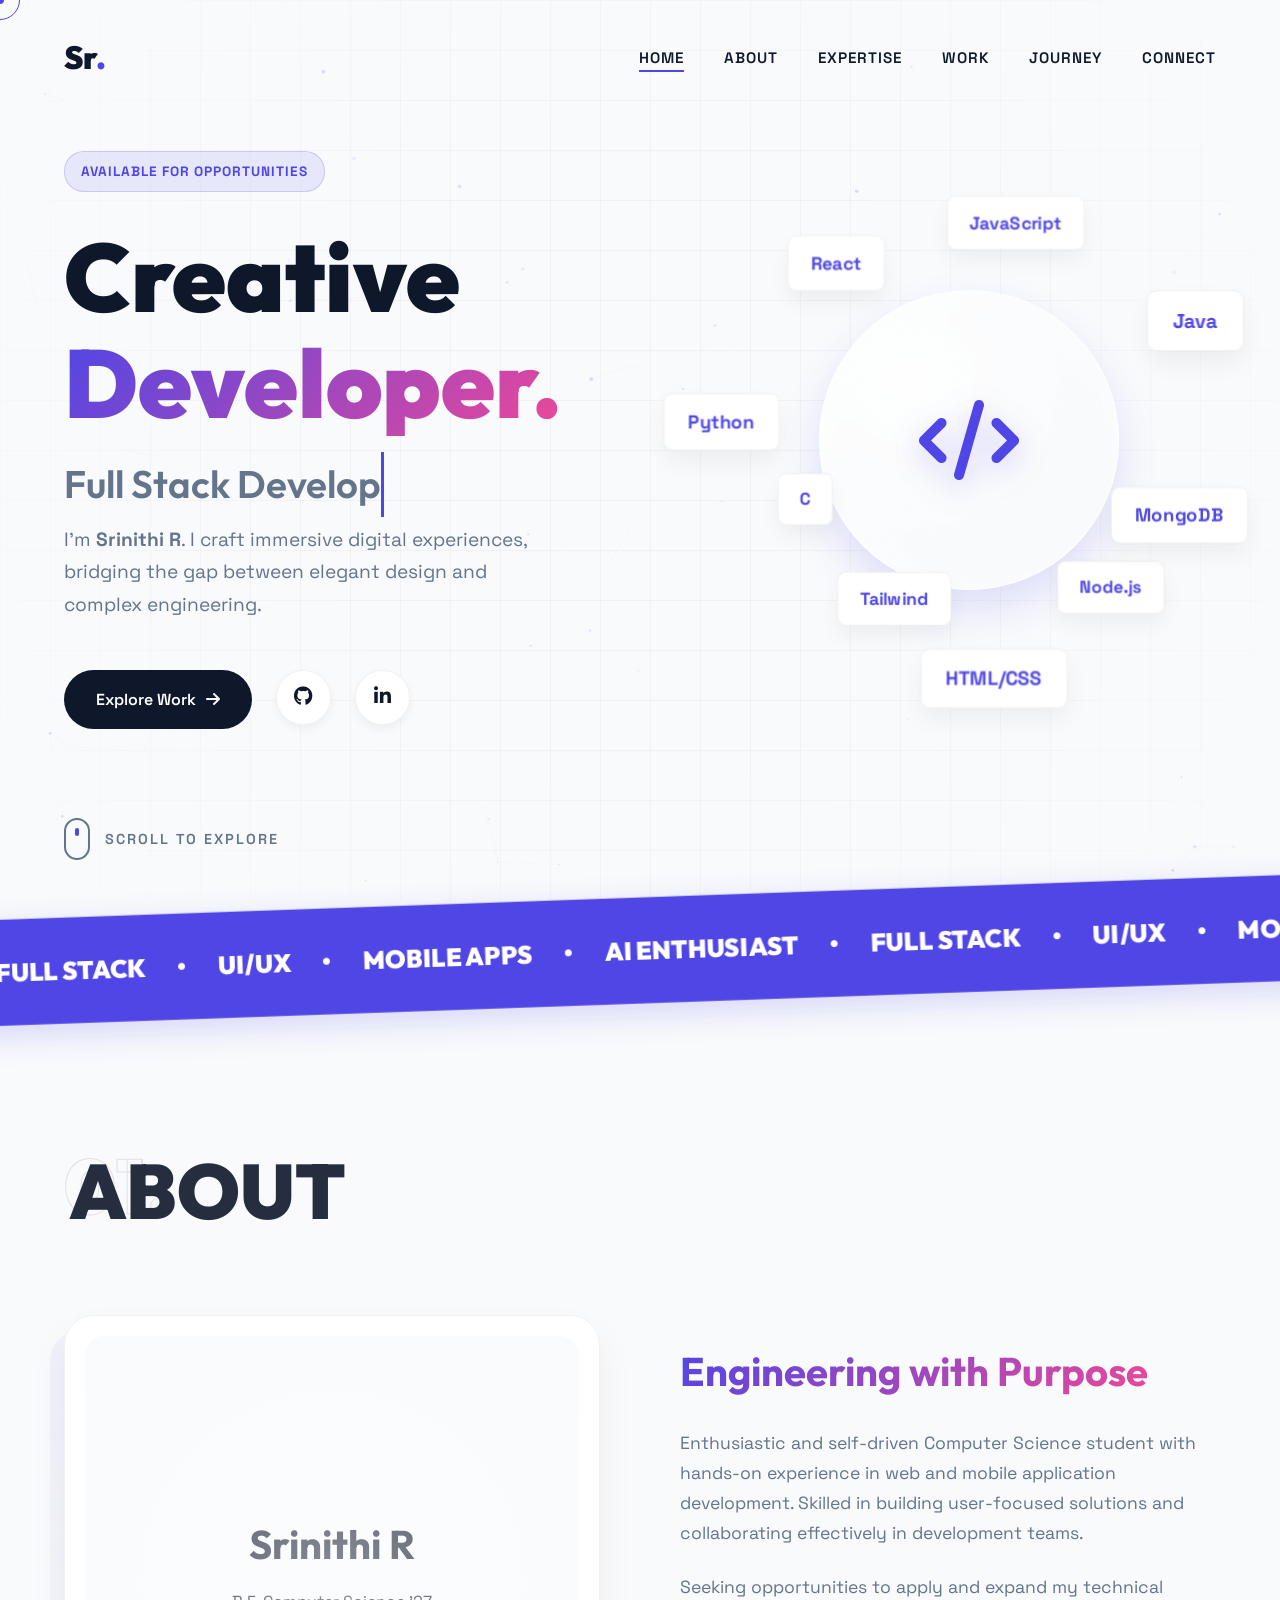
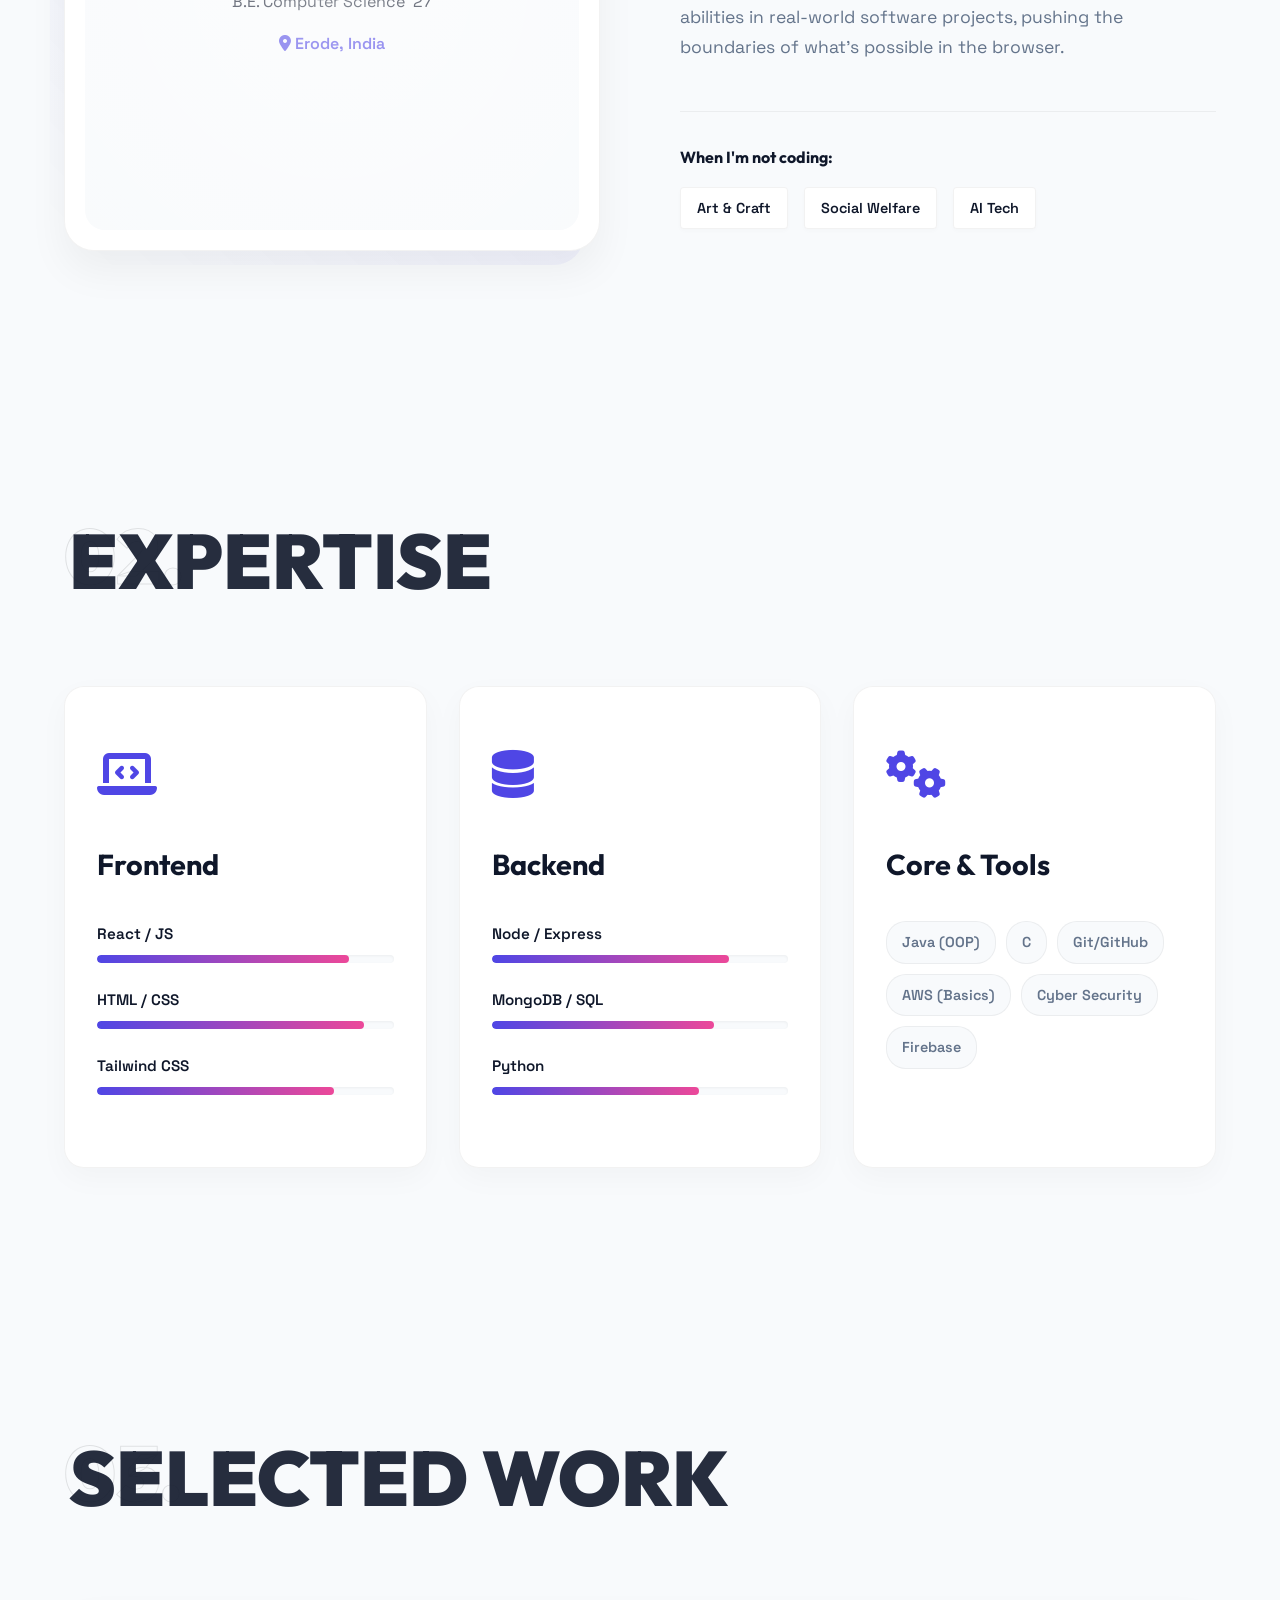
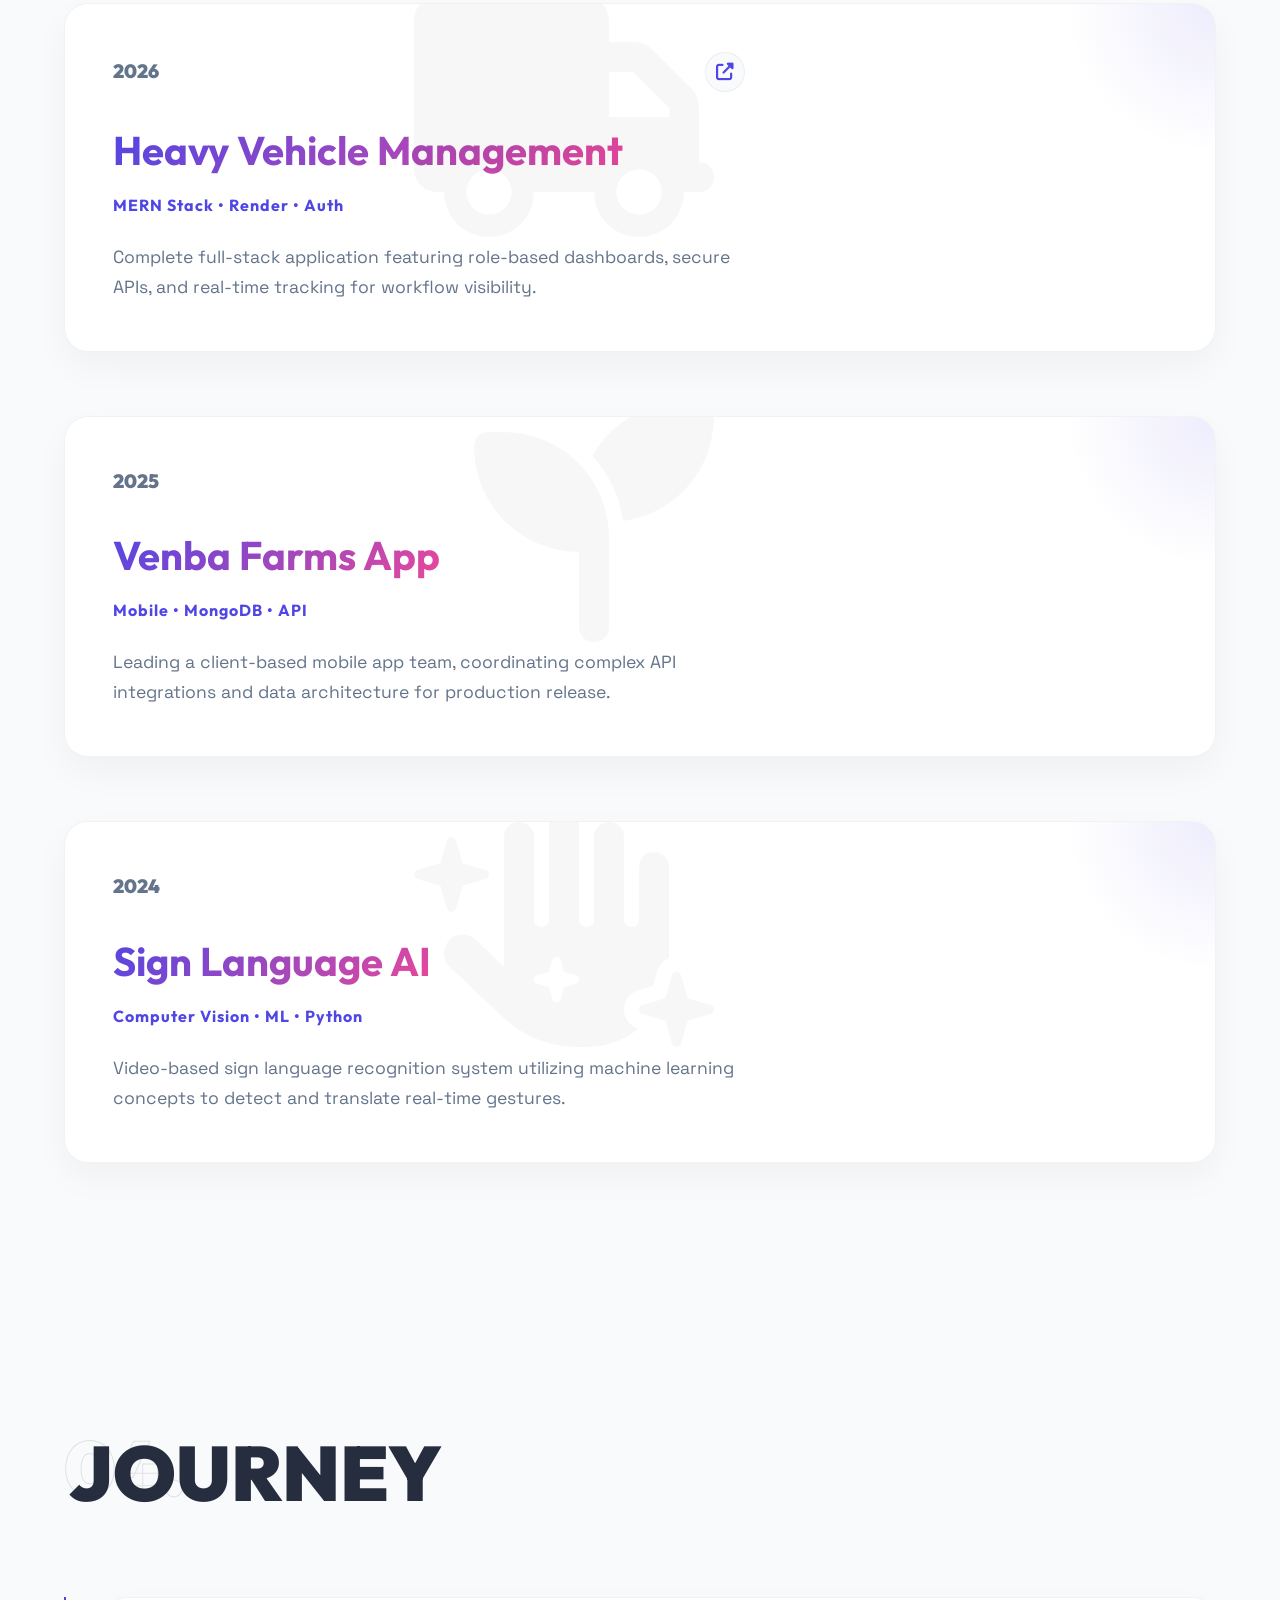
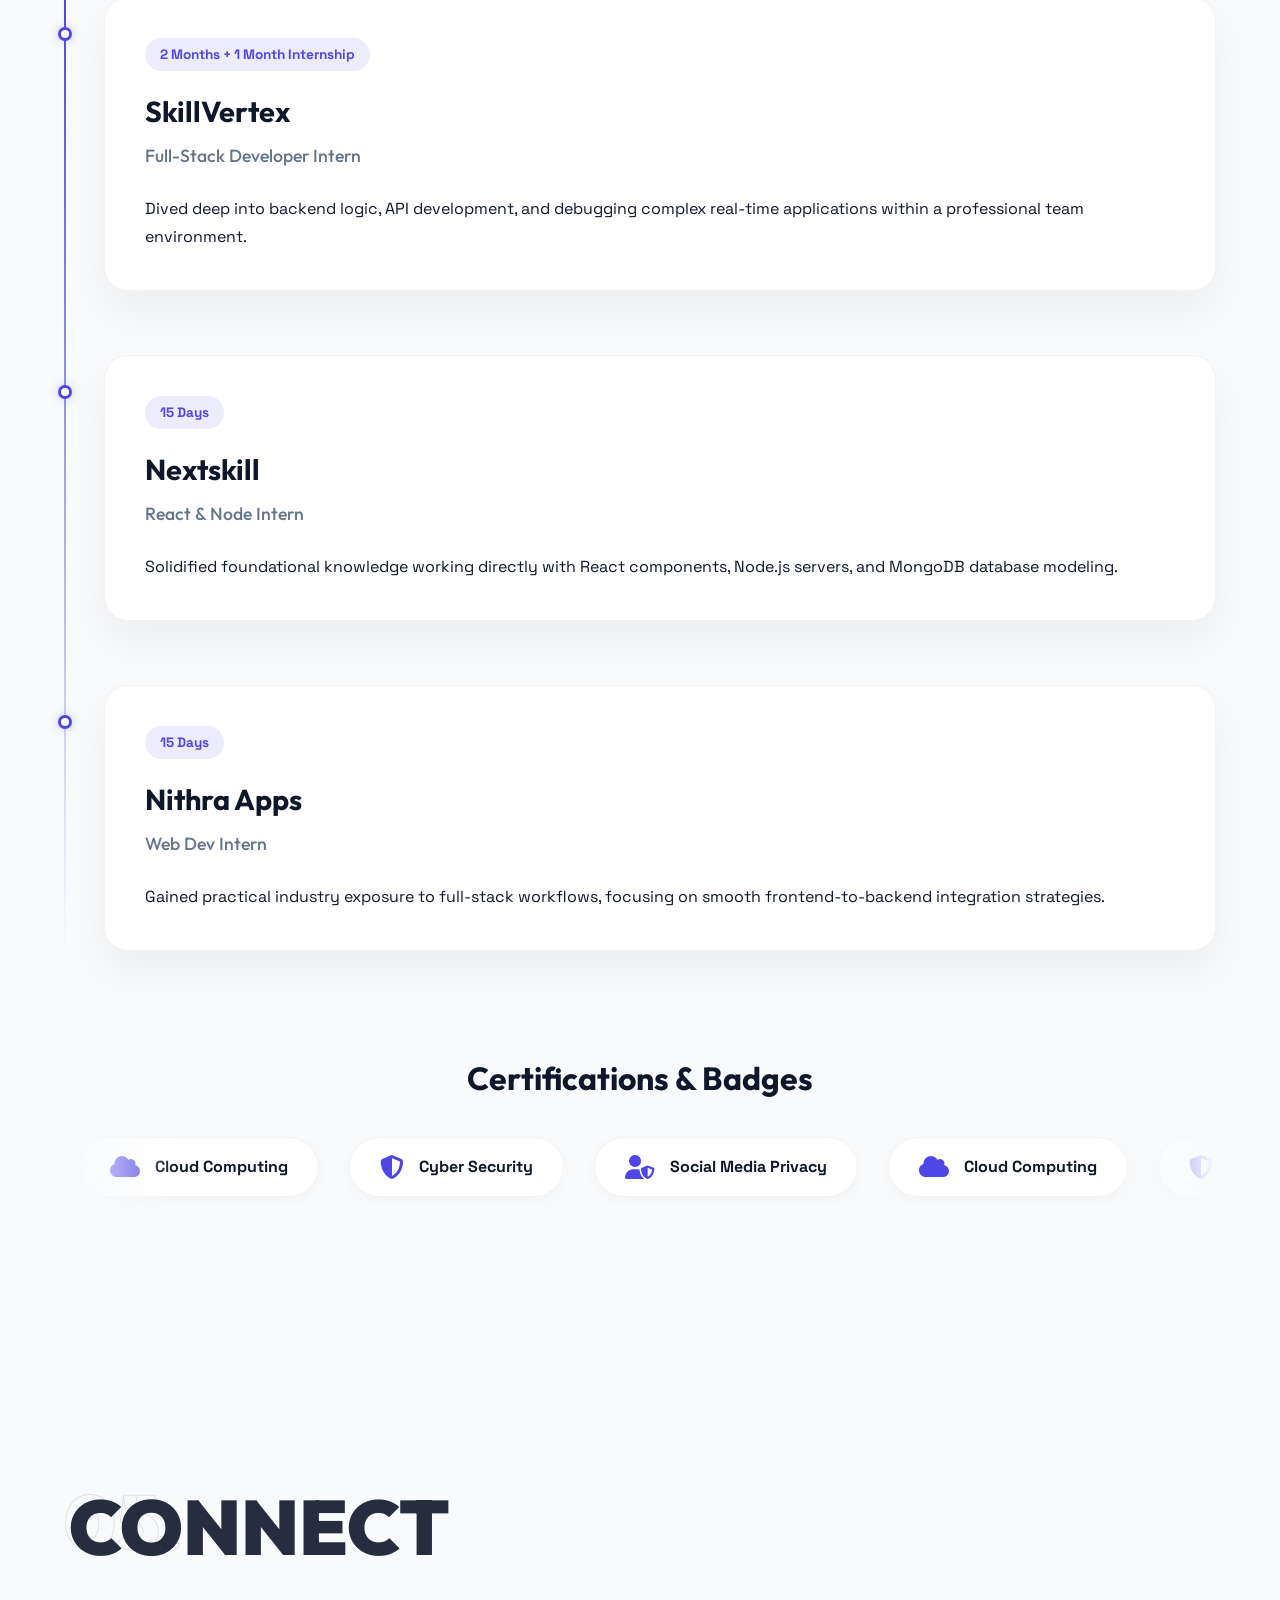
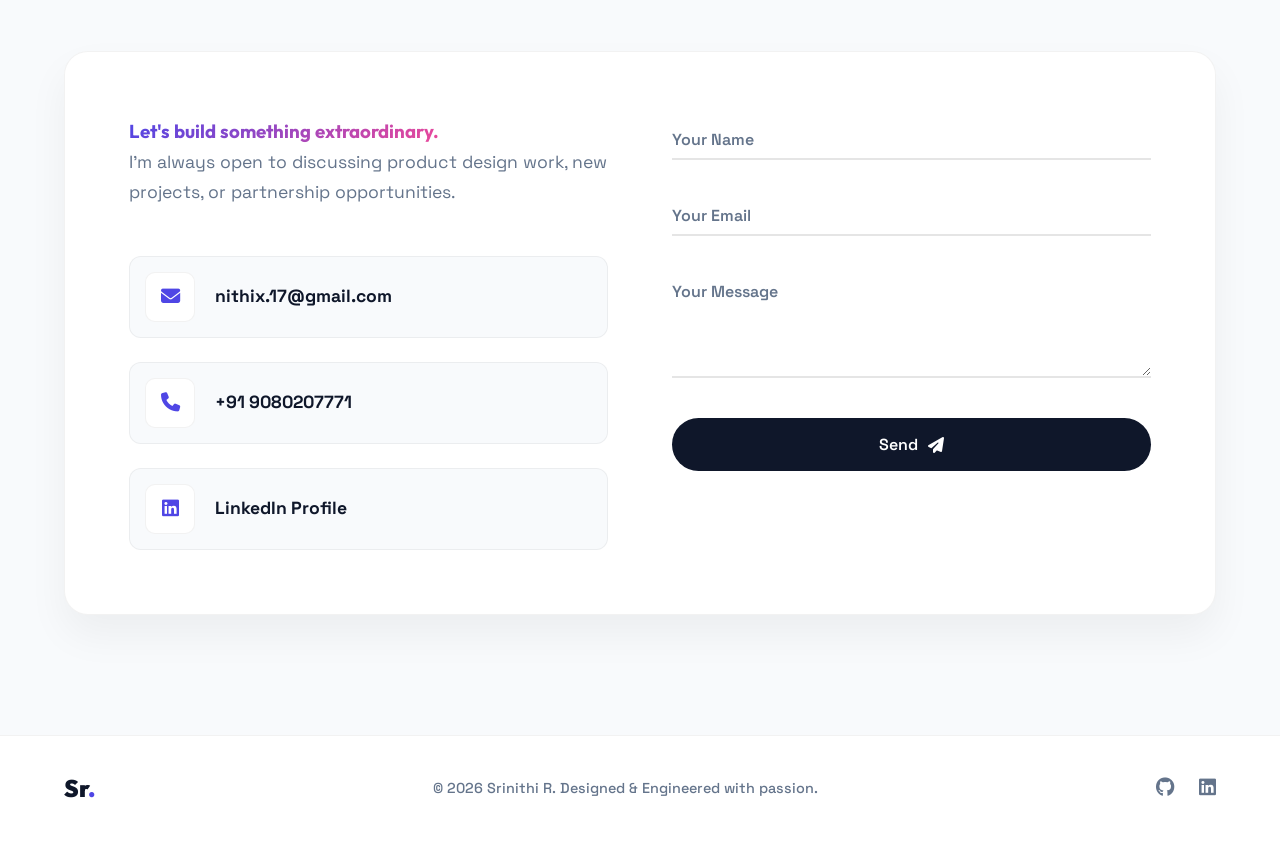
==== index.html @ f5ea515d "new" ====
<!DOCTYPE html>
<html lang="en">
<head>
    <meta charset="UTF-8">
    <meta name="viewport" content="width=device-width, initial-scale=1.0">
    <title>Srinithi R | Creative Developer</title>
    <meta name="description" content="Portfolio of Srinithi R, a Full Stack Developer & Computer Science Student.">
    <!-- Google Fonts -->
    <link rel="preconnect" href="https://fonts.googleapis.com">
    <link rel="preconnect" href="https://fonts.gstatic.com" crossorigin>
    <link href="https://fonts.googleapis.com/css2?family=Space+Grotesk:wght@300;400;600;700&family=Outfit:wght@300;400;700;900&display=swap" rel="stylesheet">
    <!-- FontAwesome -->
    <link rel="stylesheet" href="https://cdnjs.cloudflare.com/ajax/libs/font-awesome/6.4.0/css/all.min.css">
    <!-- Custom CSS -->
    <link rel="stylesheet" href="index.css">
</head>
<body>
    <!-- Custom Cursor -->
    <div class="cursor-dot"></div>
    <div class="cursor-outline"></div>

    <!-- Interactive Canvas Background -->
    <canvas id="bg-canvas"></canvas>

    <!-- Animated Grid Overlay -->
    <div class="grid-overlay"></div>

    <!-- Navigation -->
    <nav id="navbar">
        <div class="nav-container">
            <a href="#home" class="logo magnetic">Sr<span>.</span></a>
            <ul class="nav-links">
                <li><a href="#home" class="magnetic-text">Home</a></li>
                <li><a href="#about" class="magnetic-text">About</a></li>
                <li><a href="#skills" class="magnetic-text">Expertise</a></li>
                <li><a href="#projects" class="magnetic-text">Work</a></li>
                <li><a href="#experience" class="magnetic-text">Journey</a></li>
                <li><a href="#contact" class="magnetic-text">Connect</a></li>
            </ul>
            <div class="hamburger">
                <span class="bar"></span>
                <span class="bar"></span>
                <span class="bar"></span>
            </div>
        </div>
    </nav>

    <!-- Hero Section -->
    <section id="home" class="hero section">
        <div class="container hero-container">
            <div class="hero-content">
                <div class="badge reveal-up">Available for opportunities</div>
                <h1 class="name reveal-up" style="transition-delay: 0.1s;">
                    Creative<br>
                    <span class="gradient-text">Developer.</span>
                </h1>
                <h2 class="role reveal-up" style="transition-delay: 0.2s;">
                    <span class="typing-text"></span><span class="cursor-blink">&nbsp;</span>
                </h2>
                <p class="summary reveal-up" style="transition-delay: 0.3s;">I'm <strong>Srinithi R</strong>. I craft immersive digital experiences, bridging the gap between elegant design and complex engineering.</p>
                <div class="hero-btns reveal-up" style="transition-delay: 0.4s;">
                    <a href="#projects" class="btn primary-btn magnetic">Explore Work <i class="fas fa-arrow-right"></i></a>
                    <a href="https://github.com/Srinithi-29" target="_blank" class="btn icon-btn magnetic"><i class="fab fa-github"></i></a>
                    <a href="https://www.linkedin.com/in/srinithi-rathinam-415b652a2" target="_blank" class="btn icon-btn magnetic"><i class="fab fa-linkedin-in"></i></a>
                </div>
            </div>
            
            <!-- 3D Floating Element -->
            <div class="hero-visual reveal-right" style="transition-delay: 0.3s;">
                <div class="sphere-wrapper magnetic-area">
                    <div class="glass-sphere">
                        <div class="sphere-inner"><i class="fas fa-code"></i></div>
                    </div>
                    <div class="floating-tag tag-1">React</div>
                    <div class="floating-tag tag-2">Node.js</div>
                    <div class="floating-tag tag-3">Python</div>
                    <div class="floating-tag tag-4">Java</div>
                    <div class="floating-tag tag-5">C</div>
                    <div class="floating-tag tag-6">JavaScript</div>
                    <div class="floating-tag tag-7">HTML/CSS</div>
                    <div class="floating-tag tag-8">MongoDB</div>
                    <div class="floating-tag tag-9">Tailwind</div>
                </div>
            </div>
        </div>
        
        <div class="scroll-indicator">
            <div class="mouse">
                <div class="wheel"></div>
            </div>
            <p>Scroll to explore</p>
        </div>
    </section>

    <!-- Marquee Divider -->
    <div class="marquee-container">
        <div class="marquee">
            <span>FULL STACK</span> • <span>UI/UX</span> • <span>MOBILE APPS</span> • <span>AI ENTHUSIAST</span> • 
            <span>FULL STACK</span> • <span>UI/UX</span> • <span>MOBILE APPS</span> • <span>AI ENTHUSIAST</span> • 
            <span>FULL STACK</span> • <span>UI/UX</span> • <span>MOBILE APPS</span> • <span>AI ENTHUSIAST</span> • 
        </div>
    </div>

    <!-- About Section -->
    <section id="about" class="about section">
        <div class="container">
            <h2 class="section-title outline-title reveal-up">01. <span>About</span></h2>
            <div class="about-grid">
                <div class="about-visual reveal-left">
                    <div class="image-frame tilt-element">
                        <div class="frame-content">
                            <h2>Srinithi R</h2>
                            <p>B.E. Computer Science '27</p>
                            <p class="location"><i class="fas fa-map-marker-alt"></i> Erode, India</p>
                        </div>
                    </div>
                </div>
                <div class="about-text reveal-right">
                    <h3 class="gradient-text">Engineering with Purpose</h3>
                    <p>Enthusiastic and self-driven Computer Science student with hands-on experience in web and mobile application development. Skilled in building user-focused solutions and collaborating effectively in development teams.</p>
                    <p>Seeking opportunities to apply and expand my technical abilities in real-world software projects, pushing the boundaries of what's possible in the browser.</p>
                    
                    <div class="interests-container">
                        <h4>When I'm not coding:</h4>
                        <div class="interests-tags">
                            <span class="glitch-tag" data-text="Art & Craft">Art & Craft</span>
                            <span class="glitch-tag" data-text="Social Welfare">Social Welfare</span>
                            <span class="glitch-tag" data-text="AI Tech">AI Tech</span>
                        </div>
                    </div>
                </div>
            </div>
        </div>
    </section>

    <!-- Skills Section -->
    <section id="skills" class="skills section">
        <div class="container">
            <h2 class="section-title outline-title reveal-up">02. <span>Expertise</span></h2>
            
            <div class="skills-showcase">
                <div class="skill-pillar tilt-element reveal-up">
                    <div class="pillar-icon"><i class="fas fa-laptop-code"></i></div>
                    <h3>Frontend</h3>
                    <div class="skill-bar-container">
                        <div class="skill-label">React / JS</div>
                        <div class="skill-bar"><div class="skill-fill" style="width: 85%"></div></div>
                    </div>
                    <div class="skill-bar-container">
                        <div class="skill-label">HTML / CSS</div>
                        <div class="skill-bar"><div class="skill-fill" style="width: 90%"></div></div>
                    </div>
                    <div class="skill-bar-container">
                        <div class="skill-label">Tailwind CSS</div>
                        <div class="skill-bar"><div class="skill-fill" style="width: 80%"></div></div>
                    </div>
                </div>

                <div class="skill-pillar tilt-element reveal-up" style="transition-delay: 0.1s;">
                    <div class="pillar-icon"><i class="fas fa-database"></i></div>
                    <h3>Backend</h3>
                    <div class="skill-bar-container">
                        <div class="skill-label">Node / Express</div>
                        <div class="skill-bar"><div class="skill-fill" style="width: 80%"></div></div>
                    </div>
                    <div class="skill-bar-container">
                        <div class="skill-label">MongoDB / SQL</div>
                        <div class="skill-bar"><div class="skill-fill" style="width: 75%"></div></div>
                    </div>
                    <div class="skill-bar-container">
                        <div class="skill-label">Python</div>
                        <div class="skill-bar"><div class="skill-fill" style="width: 70%"></div></div>
                    </div>
                </div>

                <div class="skill-pillar tilt-element reveal-up" style="transition-delay: 0.2s;">
                    <div class="pillar-icon"><i class="fas fa-cogs"></i></div>
                    <h3>Core & Tools</h3>
                    <div class="skill-tags">
                        <span>Java (OOP)</span>
                        <span>C</span>
                        <span>Git/GitHub</span>
                        <span>AWS (Basics)</span>
                        <span>Cyber Security</span>
                        <span>Firebase</span>
                    </div>
                </div>
            </div>
        </div>
    </section>

    <!-- Projects Section -->
    <section id="projects" class="projects section">
        <div class="container">
            <h2 class="section-title outline-title reveal-up">03. <span>Selected Work</span></h2>
            
            <div class="creative-projects">
                <!-- Project 1 -->
                <div class="creative-card tilt-element reveal-up">
                    <div class="card-glow"></div>
                    <div class="card-content">
                        <div class="project-header">
                            <span class="project-year">2026</span>
                            <div class="project-links">
                                <a href="https://hvms-complete.onrender.com/" target="_blank" class="magnetic"><i class="fas fa-external-link-alt"></i></a>
                            </div>
                        </div>
                        <h3 class="gradient-text">Heavy Vehicle Management</h3>
                        <p class="tech-stack-creative">MERN Stack • Render • Auth</p>
                        <p class="desc">Complete full-stack application featuring role-based dashboards, secure APIs, and real-time tracking for workflow visibility.</p>
                        <div class="bg-icon"><i class="fas fa-truck"></i></div>
                    </div>
                </div>

                <!-- Project 2 -->
                <div class="creative-card tilt-element reveal-up" style="transition-delay: 0.1s;">
                    <div class="card-glow"></div>
                    <div class="card-content">
                        <div class="project-header">
                            <span class="project-year">2025</span>
                        </div>
                        <h3 class="gradient-text">Venba Farms App</h3>
                        <p class="tech-stack-creative">Mobile • MongoDB • API</p>
                        <p class="desc">Leading a client-based mobile app team, coordinating complex API integrations and data architecture for production release.</p>
                        <div class="bg-icon"><i class="fas fa-seedling"></i></div>
                    </div>
                </div>

                <!-- Project 3 -->
                <div class="creative-card tilt-element reveal-up" style="transition-delay: 0.2s;">
                    <div class="card-glow"></div>
                    <div class="card-content">
                        <div class="project-header">
                            <span class="project-year">2024</span>
                        </div>
                        <h3 class="gradient-text">Sign Language AI</h3>
                        <p class="tech-stack-creative">Computer Vision • ML • Python</p>
                        <p class="desc">Video-based sign language recognition system utilizing machine learning concepts to detect and translate real-time gestures.</p>
                        <div class="bg-icon"><i class="fas fa-hand-sparkles"></i></div>
                    </div>
                </div>
            </div>
        </div>
    </section>

    <!-- Journey Section -->
    <section id="experience" class="journey section">
        <div class="container">
            <h2 class="section-title outline-title reveal-up">04. <span>Journey</span></h2>
            
            <div class="journey-track">
                <div class="journey-node reveal-up">
                    <div class="node-point"></div>
                    <div class="node-content glass-panel tilt-element">
                        <div class="node-date">2 Months + 1 Month Internship</div>
                        <h3>SkillVertex</h3>
                        <h4>Full-Stack Developer Intern</h4>
                        <p>Dived deep into backend logic, API development, and debugging complex real-time applications within a professional team environment.</p>
                    </div>
                </div>
                
                <div class="journey-node reveal-up" style="transition-delay: 0.1s;">
                    <div class="node-point"></div>
                    <div class="node-content glass-panel tilt-element">
                        <div class="node-date">15 Days</div>
                        <h3>Nextskill</h3>
                        <h4>React & Node Intern</h4>
                        <p>Solidified foundational knowledge working directly with React components, Node.js servers, and MongoDB database modeling.</p>
                    </div>
                </div>

                <div class="journey-node reveal-up" style="transition-delay: 0.2s;">
                    <div class="node-point"></div>
                    <div class="node-content glass-panel tilt-element">
                        <div class="node-date">15 Days</div>
                        <h3>Nithra Apps</h3>
                        <h4>Web Dev Intern</h4>
                        <p>Gained practical industry exposure to full-stack workflows, focusing on smooth frontend-to-backend integration strategies.</p>
                    </div>
                </div>
            </div>
            
            <div class="cert-marquee-container reveal-up" style="margin-top: 5rem;">
                <h3 class="centered-heading">Certifications & Badges</h3>
                <div class="cert-marquee">
                    <div class="cert-item"><i class="fas fa-cloud"></i> Cloud Computing</div>
                    <div class="cert-item"><i class="fas fa-shield-alt"></i> Cyber Security</div>
                    <div class="cert-item"><i class="fas fa-user-shield"></i> Social Media Privacy</div>
                    <!-- Duplicate for infinite scroll -->
                    <div class="cert-item"><i class="fas fa-cloud"></i> Cloud Computing</div>
                    <div class="cert-item"><i class="fas fa-shield-alt"></i> Cyber Security</div>
                    <div class="cert-item"><i class="fas fa-user-shield"></i> Social Media Privacy</div>
                </div>
            </div>
        </div>
    </section>

    <!-- Contact Section -->
    <section id="contact" class="contact section">
        <div class="container">
            <h2 class="section-title outline-title reveal-up">05. <span>Connect</span></h2>
            
            <div class="contact-creative glass-panel reveal-up">
                <div class="contact-text">
                    <h3 class="gradient-text">Let's build something extraordinary.</h3>
                    <p>I'm always open to discussing product design work, new projects, or partnership opportunities.</p>
                    
                    <div class="contact-methods">
                        <a href="mailto:nithix.17@gmail.com" class="contact-link magnetic">
                            <span class="icon"><i class="fas fa-envelope"></i></span>
                            <span class="text">nithix.17@gmail.com</span>
                        </a>
                        <a href="tel:+919080207771" class="contact-link magnetic">
                            <span class="icon"><i class="fas fa-phone"></i></span>
                            <span class="text">+91 9080207771</span>
                        </a>
                        <a href="https://www.linkedin.com/in/srinithi-rathinam-415b652a2" target="_blank" class="contact-link magnetic">
                            <span class="icon"><i class="fab fa-linkedin"></i></span>
                            <span class="text">LinkedIn Profile</span>
                        </a>
                    </div>
                </div>
                
                <div class="contact-form-wrapper">
                    <form class="creative-form" onsubmit="event.preventDefault(); alert('Message feature coming soon! Please use email links.');">
                        <div class="input-group">
                            <input type="text" id="name" required>
                            <label for="name">Your Name</label>
                            <span class="focus-border"></span>
                        </div>
                        <div class="input-group">
                            <input type="email" id="email" required>
                            <label for="email">Your Email</label>
                            <span class="focus-border"></span>
                        </div>
                        <div class="input-group">
                            <textarea id="message" rows="4" required></textarea>
                            <label for="message">Your Message</label>
                            <span class="focus-border"></span>
                        </div>
                        <button type="submit" class="btn primary-btn magnetic" style="width: 100%;">Send <i class="fas fa-paper-plane"></i></button>
                    </form>
                </div>
            </div>
        </div>
    </section>

    <!-- Footer -->
    <footer>
        <div class="container footer-content">
            <div class="footer-logo">Sr<span>.</span></div>
            <p>&copy; 2026 Srinithi R. Designed & Engineered with passion.</p>
            <div class="footer-socials">
                <a href="https://github.com/Srinithi-29" target="_blank" class="magnetic"><i class="fab fa-github"></i></a>
                <a href="https://www.linkedin.com/in/srinithi-rathinam-415b652a2" target="_blank" class="magnetic"><i class="fab fa-linkedin"></i></a>
            </div>
        </div>
    </footer>

    <!-- Custom JS -->
    <script src="script.js"></script>
</body>
</html>
---- index.css ----
/* Variables & Core Theme - LIGHT MODE */
:root {
    --bg-dark: #f8fafc;
    --bg-lighter: #ffffff;
    --primary: #4f46e5;
    --primary-dim: rgba(79, 70, 229, 0.1);
    --secondary: #ec4899;
    --accent: #f59e0b;
    --text-main: #0f172a;
    --text-muted: #64748b;
    --glass-bg: rgba(255, 255, 255, 0.7);
    --glass-border: rgba(0, 0, 0, 0.05);
    --transition: all 0.4s cubic-bezier(0.16, 1, 0.3, 1);
}

/* Reset & Global */
* {
    margin: 0;
    padding: 0;
    box-sizing: border-box;
    cursor: none !important; /* Hide default cursor */
    scroll-behavior: smooth;
}

body {
    font-family: 'Space Grotesk', sans-serif;
    background-color: var(--bg-dark);
    color: var(--text-main);
    line-height: 1.7;
    overflow-x: hidden;
}

h1, h2, h3, h4, h5, h6, .logo {
    font-family: 'Outfit', sans-serif;
}

a {
    text-decoration: none;
    color: inherit;
}

.container {
    max-width: 1300px;
    margin: 0 auto;
    padding: 0 5%;
}

.section {
    padding: 120px 0;
    position: relative;
    z-index: 10;
}

/* Custom Cursor */
.cursor-dot {
    width: 8px;
    height: 8px;
    background-color: var(--primary);
    border-radius: 50%;
    position: fixed;
    top: 0;
    left: 0;
    transform: translate(-50%, -50%);
    pointer-events: none;
    z-index: 9999;
    transition: transform 0.1s;
}

.cursor-outline {
    width: 40px;
    height: 40px;
    border: 1px solid var(--primary);
    border-radius: 50%;
    position: fixed;
    top: 0;
    left: 0;
    transform: translate(-50%, -50%);
    pointer-events: none;
    z-index: 9998;
    transition: width 0.2s, height 0.2s, background-color 0.2s;
    /* Removed mix-blend-mode for better visibility on light theme */
}

/* Canvas & Grid Background */
#bg-canvas {
    position: fixed;
    top: 0;
    left: 0;
    width: 100vw;
    height: 100vh;
    z-index: 1;
    pointer-events: none;
    opacity: 0.6;
}

.grid-overlay {
    position: fixed;
    top: 0;
    left: 0;
    width: 100vw;
    height: 100vh;
    z-index: 2;
    pointer-events: none;
    background-image: 
        linear-gradient(rgba(0, 0, 0, 0.03) 1px, transparent 1px),
        linear-gradient(90deg, rgba(0, 0, 0, 0.03) 1px, transparent 1px);
    background-size: 50px 50px;
    mask-image: radial-gradient(circle at center, black 40%, transparent 100%);
    -webkit-mask-image: radial-gradient(circle at center, black 40%, transparent 100%);
}

/* Typography & Effects */
.gradient-text {
    background: linear-gradient(135deg, var(--primary), var(--secondary));
    -webkit-background-clip: text;
    -webkit-text-fill-color: transparent;
    display: inline-block;
}

.outline-title {
    font-size: clamp(3rem, 6vw, 5rem);
    color: transparent;
    -webkit-text-stroke: 1px rgba(0, 0, 0, 0.1);
    text-transform: uppercase;
    font-weight: 900;
    margin-bottom: 4rem;
    position: relative;
}

.outline-title span {
    color: var(--text-main);
    -webkit-text-stroke: 0;
    position: absolute;
    left: 5px;
    top: 5px;
    opacity: 0.9;
}

.glass-panel {
    background: var(--glass-bg);
    backdrop-filter: blur(20px);
    -webkit-backdrop-filter: blur(20px);
    border: 1px solid var(--glass-border);
    border-radius: 24px;
    box-shadow: 0 20px 40px rgba(0,0,0,0.05);
}

/* Buttons */
.btn {
    display: inline-flex;
    align-items: center;
    justify-content: center;
    gap: 10px;
    padding: 16px 32px;
    border-radius: 30px;
    font-weight: 600;
    font-size: 1rem;
    border: none;
    outline: none;
    position: relative;
    overflow: hidden;
    z-index: 1;
    font-family: 'Space Grotesk', sans-serif;
    cursor: none !important;
}

.primary-btn {
    background: var(--text-main);
    color: var(--bg-lighter);
}

.primary-btn::before {
    content: '';
    position: absolute;
    top: 100%;
    left: 0;
    width: 100%;
    height: 100%;
    background: var(--primary);
    transition: var(--transition);
    z-index: -1;
}

.primary-btn:hover::before {
    top: 0;
}

.icon-btn {
    width: 55px;
    height: 55px;
    padding: 0;
    border-radius: 50%;
    background: var(--bg-lighter);
    color: var(--text-main);
    border: 1px solid var(--glass-border);
    font-size: 1.2rem;
    box-shadow: 0 4px 10px rgba(0,0,0,0.05);
}

.icon-btn:hover {
    border-color: var(--primary);
    color: white;
    background: var(--primary);
}

/* Navigation */
nav {
    position: fixed;
    top: 0;
    left: 0;
    width: 100%;
    padding: 30px 0;
    z-index: 100;
    transition: var(--transition);
}

nav.scrolled {
    padding: 15px 0;
    background: rgba(255, 255, 255, 0.9);
    backdrop-filter: blur(10px);
    border-bottom: 1px solid var(--glass-border);
    box-shadow: 0 4px 20px rgba(0,0,0,0.03);
}

.nav-container {
    display: flex;
    justify-content: space-between;
    align-items: center;
    max-width: 1300px;
    margin: 0 auto;
    padding: 0 5%;
}

.logo {
    font-size: 2rem;
    font-weight: 900;
    color: var(--text-main);
}

.logo span {
    color: var(--primary);
}

.nav-links {
    display: flex;
    gap: 2.5rem;
    list-style: none;
}

.nav-links a {
    font-size: 0.95rem;
    font-weight: 600;
    text-transform: uppercase;
    letter-spacing: 1px;
    position: relative;
    padding: 5px 0;
}

.nav-links a::after {
    content: '';
    position: absolute;
    bottom: 0;
    left: 0;
    width: 0;
    height: 2px;
    background: var(--primary);
    transition: var(--transition);
}

.nav-links a:hover::after, .nav-links a.active::after {
    width: 100%;
}

.hamburger {
    display: none;
}

/* Hero Section */
.hero {
    min-height: 100vh;
    display: flex;
    align-items: center;
    padding-top: 100px;
}

.hero-container {
    display: flex;
    align-items: center;
    justify-content: space-between;
    width: 100%;
    gap: 4rem;
}

.hero-content {
    flex: 1.2;
}

.badge {
    display: inline-block;
    padding: 8px 16px;
    background: var(--primary-dim);
    color: var(--primary);
    border: 1px solid rgba(79, 70, 229, 0.2);
    border-radius: 20px;
    font-size: 0.85rem;
    font-weight: 700;
    margin-bottom: 2rem;
    text-transform: uppercase;
    letter-spacing: 1px;
}

.name {
    font-size: clamp(3.5rem, 8vw, 6rem);
    line-height: 1.1;
    margin-bottom: 1rem;
    font-weight: 900;
    color: var(--text-main);
}

.role {
    font-size: clamp(1.5rem, 3vw, 2.5rem);
    color: var(--text-muted);
    margin-bottom: 2rem;
    font-weight: 600;
    height: 40px;
}

.cursor-blink {
    display: inline-block;
    width: 3px;
    background-color: var(--primary);
    animation: blink 1s infinite;
}

@keyframes blink {
    0%, 100% { opacity: 1; }
    50% { opacity: 0; }
}

.summary {
    font-size: 1.2rem;
    color: var(--text-muted);
    max-width: 500px;
    margin-bottom: 3rem;
}

.hero-btns {
    display: flex;
    gap: 1.5rem;
}

/* 3D Visual Element */
.hero-visual {
    flex: 1;
    display: flex;
    justify-content: center;
    perspective: 1000px;
}

.sphere-wrapper {
    position: relative;
    width: 400px;
    height: 400px;
    transform-style: preserve-3d;
    animation: slow-spin 20s infinite linear;
}

@keyframes slow-spin {
    from { transform: rotateY(0) rotateX(10deg); }
    to { transform: rotateY(360deg) rotateX(10deg); }
}

.glass-sphere {
    width: 300px;
    height: 300px;
    position: absolute;
    top: 50%;
    left: 50%;
    transform: translate(-50%, -50%);
    background: radial-gradient(circle at 30% 30%, rgba(255,255,255,0.8), rgba(240,240,240,0.2));
    border-radius: 50%;
    border: 1px solid rgba(255,255,255,0.8);
    box-shadow: 0 20px 40px rgba(79, 70, 229, 0.15), inset 0 0 40px rgba(255,255,255,0.5);
    backdrop-filter: blur(10px);
    display: flex;
    align-items: center;
    justify-content: center;
}

.sphere-inner i {
    font-size: 5rem;
    color: var(--primary);
    filter: drop-shadow(0 10px 15px rgba(79, 70, 229, 0.3));
}

.floating-tag {
    position: absolute;
    padding: 10px 20px;
    background: var(--bg-lighter);
    border: 1px solid rgba(0,0,0,0.05);
    color: var(--primary);
    border-radius: 8px;
    font-weight: 700;
    box-shadow: 0 10px 20px rgba(0,0,0,0.05);
}

.tag-1 { top: 5%; left: 10%; transform: translateZ(120px); }
.tag-2 { bottom: 10%; right: 5%; transform: translateZ(80px); }
.tag-3 { top: 40%; left: -15%; transform: translateZ(150px); }
.tag-4 { top: 20%; right: -5%; transform: translateZ(200px); }
.tag-5 { bottom: 30%; left: 5%; transform: translateZ(60px); }
.tag-6 { top: -5%; left: 45%; transform: translateZ(100px); }
.tag-7 { bottom: -5%; left: 40%; transform: translateZ(180px); }
.tag-8 { top: 60%; right: -10%; transform: translateZ(140px); }
.tag-9 { top: 80%; left: 20%; transform: translateZ(90px); }

.scroll-indicator {
    position: absolute;
    bottom: 40px;
    left: 5%;
    display: flex;
    align-items: center;
    gap: 15px;
    color: var(--text-muted);
    font-size: 0.9rem;
    text-transform: uppercase;
    letter-spacing: 2px;
    font-weight: 600;
}

.mouse {
    width: 26px;
    height: 42px;
    border: 2px solid var(--text-muted);
    border-radius: 15px;
    position: relative;
}

.wheel {
    width: 4px;
    height: 8px;
    background: var(--primary);
    border-radius: 2px;
    position: absolute;
    top: 8px;
    left: 50%;
    transform: translateX(-50%);
    animation: scroll 1.5s infinite;
}

@keyframes scroll {
    0% { top: 8px; opacity: 1; }
    100% { top: 24px; opacity: 0; }
}

/* Marquee */
.marquee-container {
    padding: 30px 0;
    background: var(--primary);
    color: white;
    overflow: hidden;
    white-space: nowrap;
    position: relative;
    transform: rotate(-2deg) scale(1.05);
    z-index: 20;
    box-shadow: 0 10px 30px rgba(79, 70, 229, 0.2);
}

.marquee {
    display: inline-block;
    animation: marquee-scroll 20s linear infinite;
    font-family: 'Outfit', sans-serif;
    font-weight: 900;
    font-size: 1.5rem;
}

.marquee span {
    margin: 0 2vw;
}

@keyframes marquee-scroll {
    0% { transform: translateX(0); }
    100% { transform: translateX(-50%); }
}

/* About Section */
.about-grid {
    display: grid;
    grid-template-columns: 1fr 1fr;
    gap: 5rem;
    align-items: center;
}

.image-frame {
    width: 100%;
    aspect-ratio: 1;
    border: 1px solid rgba(0,0,0,0.05);
    border-radius: 30px;
    padding: 20px;
    position: relative;
    background: white;
    box-shadow: 0 20px 40px rgba(0,0,0,0.05);
}

.image-frame::before {
    content: '';
    position: absolute;
    inset: 0;
    background: linear-gradient(45deg, transparent, var(--primary-dim));
    border-radius: 30px;
    z-index: -1;
    transform: translate(-15px, 15px);
}

.frame-content {
    width: 100%;
    height: 100%;
    background: var(--bg-dark);
    border-radius: 20px;
    display: flex;
    flex-direction: column;
    justify-content: center;
    align-items: center;
    text-align: center;
    padding: 2rem;
    position: relative;
    overflow: hidden;
}

.frame-content::after {
    content: '';
    position: absolute;
    width: 200%;
    height: 200%;
    background: radial-gradient(circle, white 0%, transparent 70%);
    top: -50%;
    left: -50%;
    opacity: 0.5;
}

.frame-content h2 {
    font-size: 2.5rem;
    margin-bottom: 10px;
}

.location {
    color: var(--primary);
    margin-top: 15px;
    font-weight: 600;
}

.about-text h3 {
    font-size: 2.5rem;
    margin-bottom: 1.5rem;
}

.about-text p {
    font-size: 1.1rem;
    color: var(--text-muted);
    margin-bottom: 1.5rem;
}

.interests-container {
    margin-top: 3rem;
    padding-top: 2rem;
    border-top: 1px solid var(--glass-border);
}

.interests-container h4 {
    margin-bottom: 1rem;
    color: var(--text-main);
    font-weight: 700;
}

.interests-tags {
    display: flex;
    flex-wrap: wrap;
    gap: 1rem;
}

.glitch-tag {
    padding: 8px 16px;
    border: 1px solid var(--glass-border);
    background: white;
    border-radius: 4px;
    font-size: 0.9rem;
    font-weight: 600;
    position: relative;
    overflow: hidden;
    transition: var(--transition);
    box-shadow: 0 2px 5px rgba(0,0,0,0.02);
}

.glitch-tag:hover {
    border-color: var(--primary);
    color: var(--primary);
    background: var(--primary-dim);
    box-shadow: 0 4px 10px rgba(79, 70, 229, 0.1);
}

/* Skills */
.skills-showcase {
    display: grid;
    grid-template-columns: repeat(3, 1fr);
    gap: 2rem;
}

.skill-pillar {
    background: white;
    border: 1px solid var(--glass-border);
    border-radius: 20px;
    padding: 3rem 2rem;
    position: relative;
    overflow: hidden;
    box-shadow: 0 10px 30px rgba(0,0,0,0.03);
}

.skill-pillar::before {
    content: '';
    position: absolute;
    top: 0;
    left: 0;
    width: 100%;
    height: 4px;
    background: var(--primary);
    transform: scaleX(0);
    transform-origin: left;
    transition: var(--transition);
}

.skill-pillar:hover::before {
    transform: scaleX(1);
}
.skill-pillar:hover {
    box-shadow: 0 20px 40px rgba(0,0,0,0.08);
    transform: translateY(-5px);
}

.pillar-icon {
    font-size: 3rem;
    color: var(--primary);
    margin-bottom: 1.5rem;
}

.skill-pillar h3 {
    font-size: 1.8rem;
    margin-bottom: 2rem;
}

.skill-bar-container {
    margin-bottom: 1.5rem;
}

.skill-label {
    display: flex;
    justify-content: space-between;
    margin-bottom: 8px;
    font-size: 0.95rem;
    font-weight: 600;
}

.skill-bar {
    height: 8px;
    background: var(--bg-dark);
    border-radius: 4px;
    overflow: hidden;
    box-shadow: inset 0 1px 3px rgba(0,0,0,0.05);
}

.skill-fill {
    height: 100%;
    background: linear-gradient(90deg, var(--primary), var(--secondary));
    border-radius: 4px;
    transform: scaleX(0);
    transform-origin: left;
    transition: transform 1.5s cubic-bezier(0.16, 1, 0.3, 1) 0.5s;
}

.active .skill-fill {
    transform: scaleX(1);
}

.skill-tags {
    display: flex;
    flex-wrap: wrap;
    gap: 10px;
}

.skill-tags span {
    padding: 8px 15px;
    background: var(--bg-dark);
    color: var(--text-muted);
    border: 1px solid var(--glass-border);
    font-weight: 600;
    border-radius: 20px;
    font-size: 0.9rem;
}

/* Projects */
.creative-projects {
    display: flex;
    flex-direction: column;
    gap: 4rem;
}

.creative-card {
    position: relative;
    border-radius: 24px;
    background: white;
    border: 1px solid var(--glass-border);
    padding: 3rem;
    overflow: hidden;
    box-shadow: 0 15px 35px rgba(0,0,0,0.04);
}

.card-glow {
    position: absolute;
    width: 300px;
    height: 300px;
    background: radial-gradient(circle, var(--primary-dim) 0%, transparent 70%);
    top: -150px;
    right: -150px;
    border-radius: 50%;
    pointer-events: none;
    transition: var(--transition);
}

.creative-card:hover .card-glow {
    transform: scale(1.5);
}

.card-content {
    position: relative;
    z-index: 2;
    max-width: 60%;
}

.project-header {
    display: flex;
    justify-content: space-between;
    align-items: center;
    margin-bottom: 1.5rem;
}

.project-year {
    font-family: 'Outfit', sans-serif;
    font-weight: 900;
    font-size: 1.2rem;
    color: var(--text-muted);
}

.project-links a {
    display: inline-flex;
    align-items: center;
    justify-content: center;
    width: 40px;
    height: 40px;
    border-radius: 50%;
    background: var(--bg-dark);
    color: var(--primary);
    font-size: 1.1rem;
    border: 1px solid var(--glass-border);
    transition: var(--transition);
}
.project-links a:hover {
    background: var(--primary);
    color: white;
}

.creative-card h3 {
    font-size: 2.5rem;
    margin-bottom: 0.5rem;
}

.tech-stack-creative {
    color: var(--primary);
    font-family: 'Outfit', sans-serif;
    font-weight: 700;
    margin-bottom: 1.5rem;
    letter-spacing: 1px;
}

.desc {
    font-size: 1.1rem;
    color: var(--text-muted);
}

.bg-icon {
    position: absolute;
    bottom: -10%;
    right: 5%;
    font-size: 15rem;
    color: rgba(0,0,0,0.03);
    z-index: 0;
    transition: var(--transition);
}

.creative-card:hover .bg-icon {
    transform: scale(1.1) rotate(-5deg);
    color: var(--primary-dim);
}

/* Journey */
.journey-track {
    position: relative;
    padding-left: 40px;
}

.journey-track::before {
    content: '';
    position: absolute;
    top: 0;
    left: 0;
    width: 2px;
    height: 100%;
    background: linear-gradient(to bottom, var(--primary), transparent);
}

.journey-node {
    position: relative;
    margin-bottom: 4rem;
}

.node-point {
    position: absolute;
    left: -46px;
    top: 30px;
    width: 14px;
    height: 14px;
    background: white;
    border: 3px solid var(--primary);
    border-radius: 50%;
    box-shadow: 0 0 10px rgba(79, 70, 229, 0.3);
}

.node-content {
    padding: 2.5rem;
    background: white;
}

.node-date {
    display: inline-block;
    padding: 5px 15px;
    background: var(--primary-dim);
    color: var(--primary);
    border-radius: 20px;
    font-size: 0.85rem;
    font-weight: 700;
    margin-bottom: 1rem;
}

.node-content h3 {
    font-size: 1.8rem;
    margin-bottom: 5px;
}

.node-content h4 {
    font-size: 1.1rem;
    color: var(--text-muted);
    margin-bottom: 1.5rem;
    font-weight: 500;
}

/* Certifications Marquee */
.centered-heading {
    text-align: center;
    font-size: 2rem;
    margin-bottom: 2rem;
}

.cert-marquee-container {
    overflow: hidden;
    padding: 20px 0;
    mask-image: linear-gradient(to right, transparent, black 10%, black 90%, transparent);
    -webkit-mask-image: linear-gradient(to right, transparent, black 10%, black 90%, transparent);
}

.cert-marquee {
    display: flex;
    width: max-content;
    animation: scroll-left 20s linear infinite;
}

.cert-item {
    display: flex;
    align-items: center;
    gap: 15px;
    padding: 15px 30px;
    background: white;
    border: 1px solid var(--glass-border);
    border-radius: 30px;
    margin: 0 15px;
    font-weight: 700;
    white-space: nowrap;
    box-shadow: 0 4px 15px rgba(0,0,0,0.03);
}

.cert-item i {
    color: var(--primary);
    font-size: 1.5rem;
}

@keyframes scroll-left {
    0% { transform: translateX(0); }
    100% { transform: translateX(-50%); }
}

/* Contact */
.contact-creative {
    display: grid;
    grid-template-columns: 1fr 1fr;
    gap: 4rem;
    padding: 4rem;
    background: white;
}

.contact-text p {
    font-size: 1.1rem;
    color: var(--text-muted);
    margin-bottom: 3rem;
}

.contact-methods {
    display: flex;
    flex-direction: column;
    gap: 1.5rem;
}

.contact-link {
    display: flex;
    align-items: center;
    gap: 20px;
    padding: 15px;
    background: var(--bg-dark);
    border: 1px solid var(--glass-border);
    border-radius: 12px;
    transition: var(--transition);
}

.contact-link:hover {
    background: white;
    border-color: var(--primary);
    box-shadow: 0 10px 20px rgba(79, 70, 229, 0.1);
    transform: translateX(10px);
}

.contact-link .icon {
    width: 50px;
    height: 50px;
    background: white;
    border: 1px solid var(--glass-border);
    border-radius: 10px;
    display: flex;
    align-items: center;
    justify-content: center;
    font-size: 1.2rem;
    color: var(--primary);
}

.contact-link .text {
    font-size: 1.1rem;
    font-weight: 700;
}

.creative-form {
    display: flex;
    flex-direction: column;
    gap: 2rem;
}

.input-group {
    position: relative;
}

.input-group input,
.input-group textarea {
    width: 100%;
    background: transparent;
    border: none;
    border-bottom: 2px solid rgba(0,0,0,0.1);
    padding: 10px 0;
    color: var(--text-main);
    font-family: inherit;
    font-size: 1.1rem;
    font-weight: 500;
}

.input-group input:focus,
.input-group textarea:focus {
    outline: none;
}

.input-group label {
    position: absolute;
    top: 10px;
    left: 0;
    color: var(--text-muted);
    font-weight: 600;
    transition: var(--transition);
    pointer-events: none;
}

.input-group input:focus ~ label,
.input-group input:valid ~ label,
.input-group textarea:focus ~ label,
.input-group textarea:valid ~ label {
    top: -20px;
    font-size: 0.85rem;
    color: var(--primary);
}

.focus-border {
    position: absolute;
    bottom: 0;
    left: 0;
    width: 0;
    height: 2px;
    background: var(--primary);
    transition: var(--transition);
}

.input-group input:focus ~ .focus-border,
.input-group textarea:focus ~ .focus-border {
    width: 100%;
}

/* Footer */
footer {
    padding: 2rem 0;
    border-top: 1px solid var(--glass-border);
    background: white;
}

.footer-content {
    display: flex;
    justify-content: space-between;
    align-items: center;
}

.footer-logo {
    font-family: 'Outfit', sans-serif;
    font-weight: 900;
    font-size: 1.5rem;
}

.footer-logo span {
    color: var(--primary);
}

.footer-content p {
    color: var(--text-muted);
    font-size: 0.9rem;
    font-weight: 500;
}

.footer-socials {
    display: flex;
    gap: 1.5rem;
}

.footer-socials a {
    color: var(--text-muted);
    font-size: 1.2rem;
    transition: var(--transition);
}

.footer-socials a:hover {
    color: var(--primary);
}

/* Animations */
.reveal-up { opacity: 0; transform: translateY(60px); transition: 1s cubic-bezier(0.16, 1, 0.3, 1); }
.reveal-left { opacity: 0; transform: translateX(-60px); transition: 1s cubic-bezier(0.16, 1, 0.3, 1); }
.reveal-right { opacity: 0; transform: translateX(60px); transition: 1s cubic-bezier(0.16, 1, 0.3, 1); }

.active.reveal-up, .active.reveal-left, .active.reveal-right {
    opacity: 1;
    transform: translate(0);
}

/* Media Queries */
@media (max-width: 1024px) {
    .skills-showcase { grid-template-columns: 1fr; }
    .creative-projects { gap: 2rem; }
    .card-content { max-width: 100%; }
}

@media (max-width: 768px) {
    .cursor-dot, .cursor-outline { display: none; }
    * { cursor: auto !important; }
    
    .hero-container { flex-direction: column-reverse; text-align: center; padding-top: 2rem; }
    .hero-btns { justify-content: center; }
    .scroll-indicator { display: none; }
    
    .about-grid, .contact-creative { grid-template-columns: 1fr; }
    
    .hamburger {
        display: block;
        z-index: 1000;
    }
    
    .bar {
        display: block;
        width: 25px; height: 2px;
        margin: 5px auto;
        background: var(--text-main);
        transition: 0.3s;
    }
    
    .nav-links {
        position: fixed;
        top: 0; left: -100%;
        width: 100vw; height: 100vh;
        background: white;
        flex-direction: column;
        justify-content: center;
        align-items: center;
        transition: 0.5s cubic-bezier(0.77, 0, 0.175, 1);
    }
    
    .nav-links.active { left: 0; }
    .nav-links a { font-size: 2rem; }
    
    .hamburger.active .bar:nth-child(2) { opacity: 0; }
    .hamburger.active .bar:nth-child(1) { transform: translateY(7px) rotate(45deg); }
    .hamburger.active .bar:nth-child(3) { transform: translateY(-7px) rotate(-45deg); }

    .footer-content { flex-direction: column; gap: 1rem; text-align: center; }
}
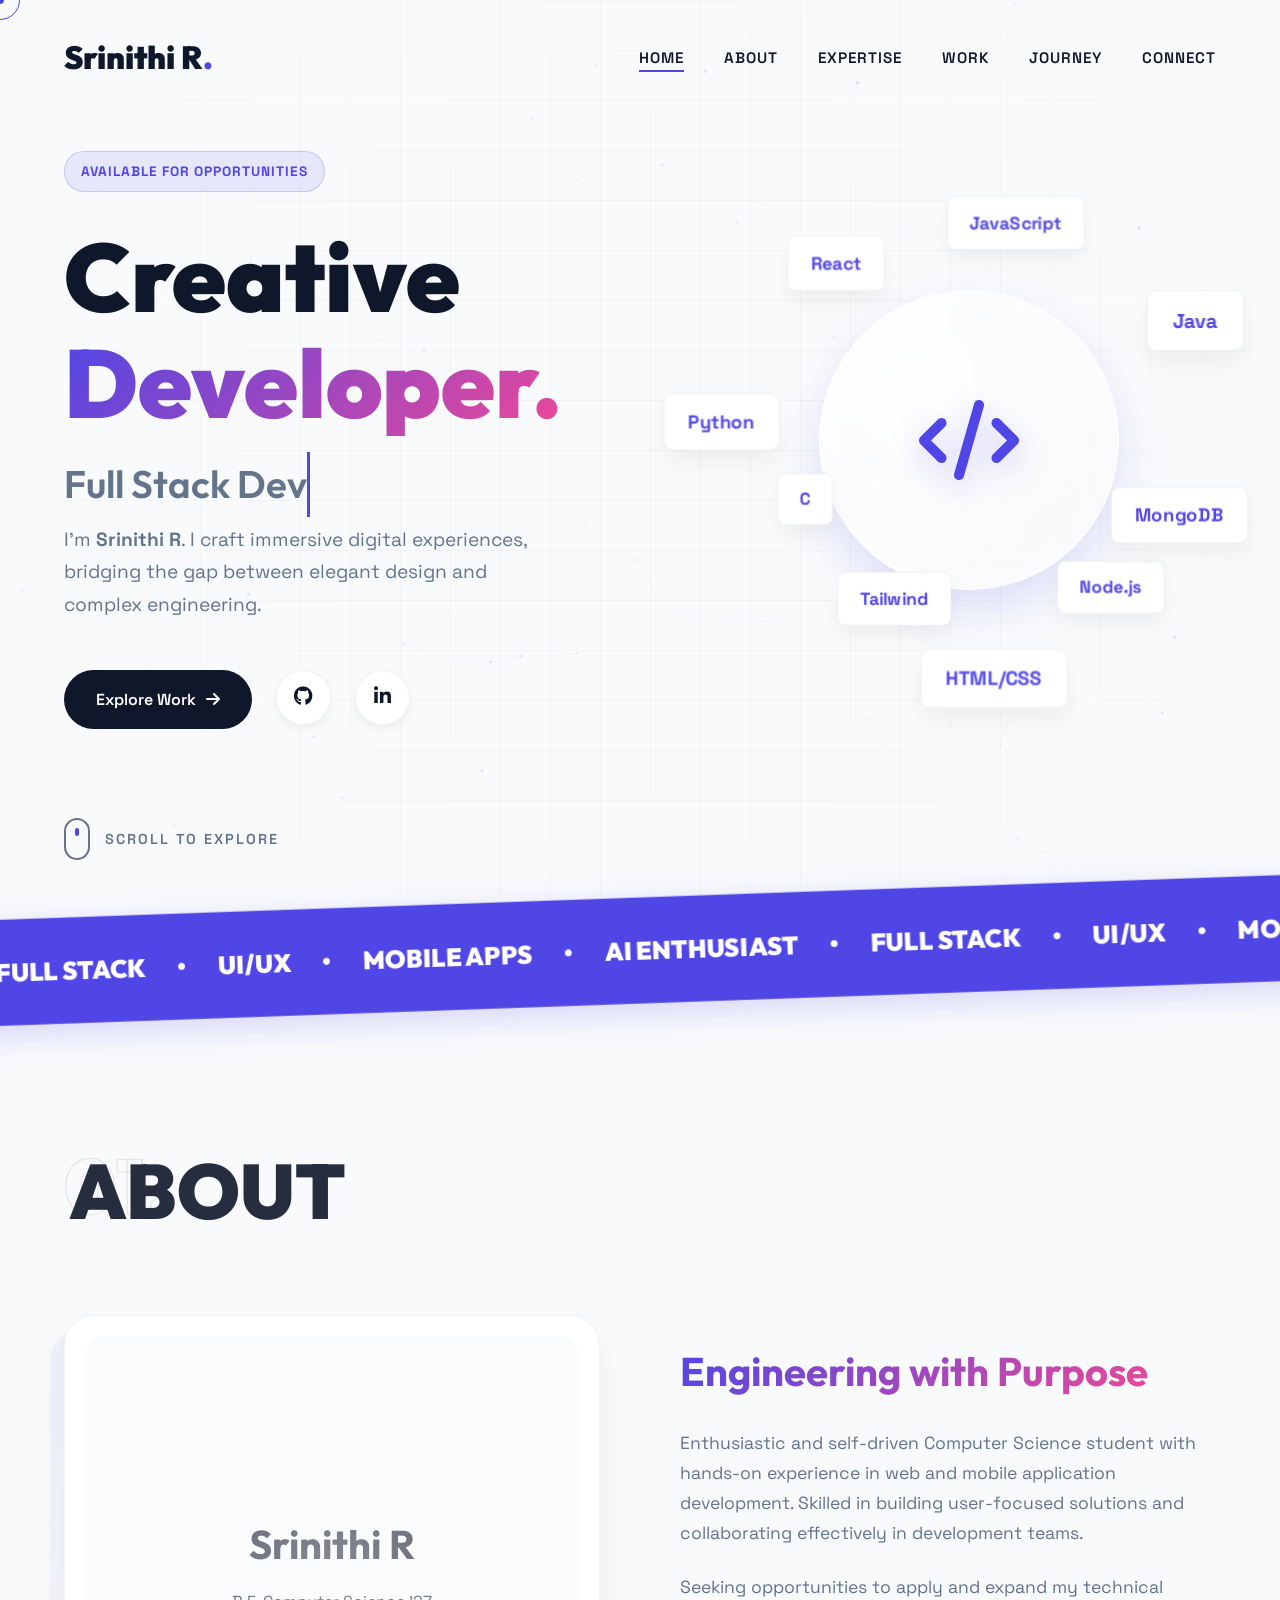
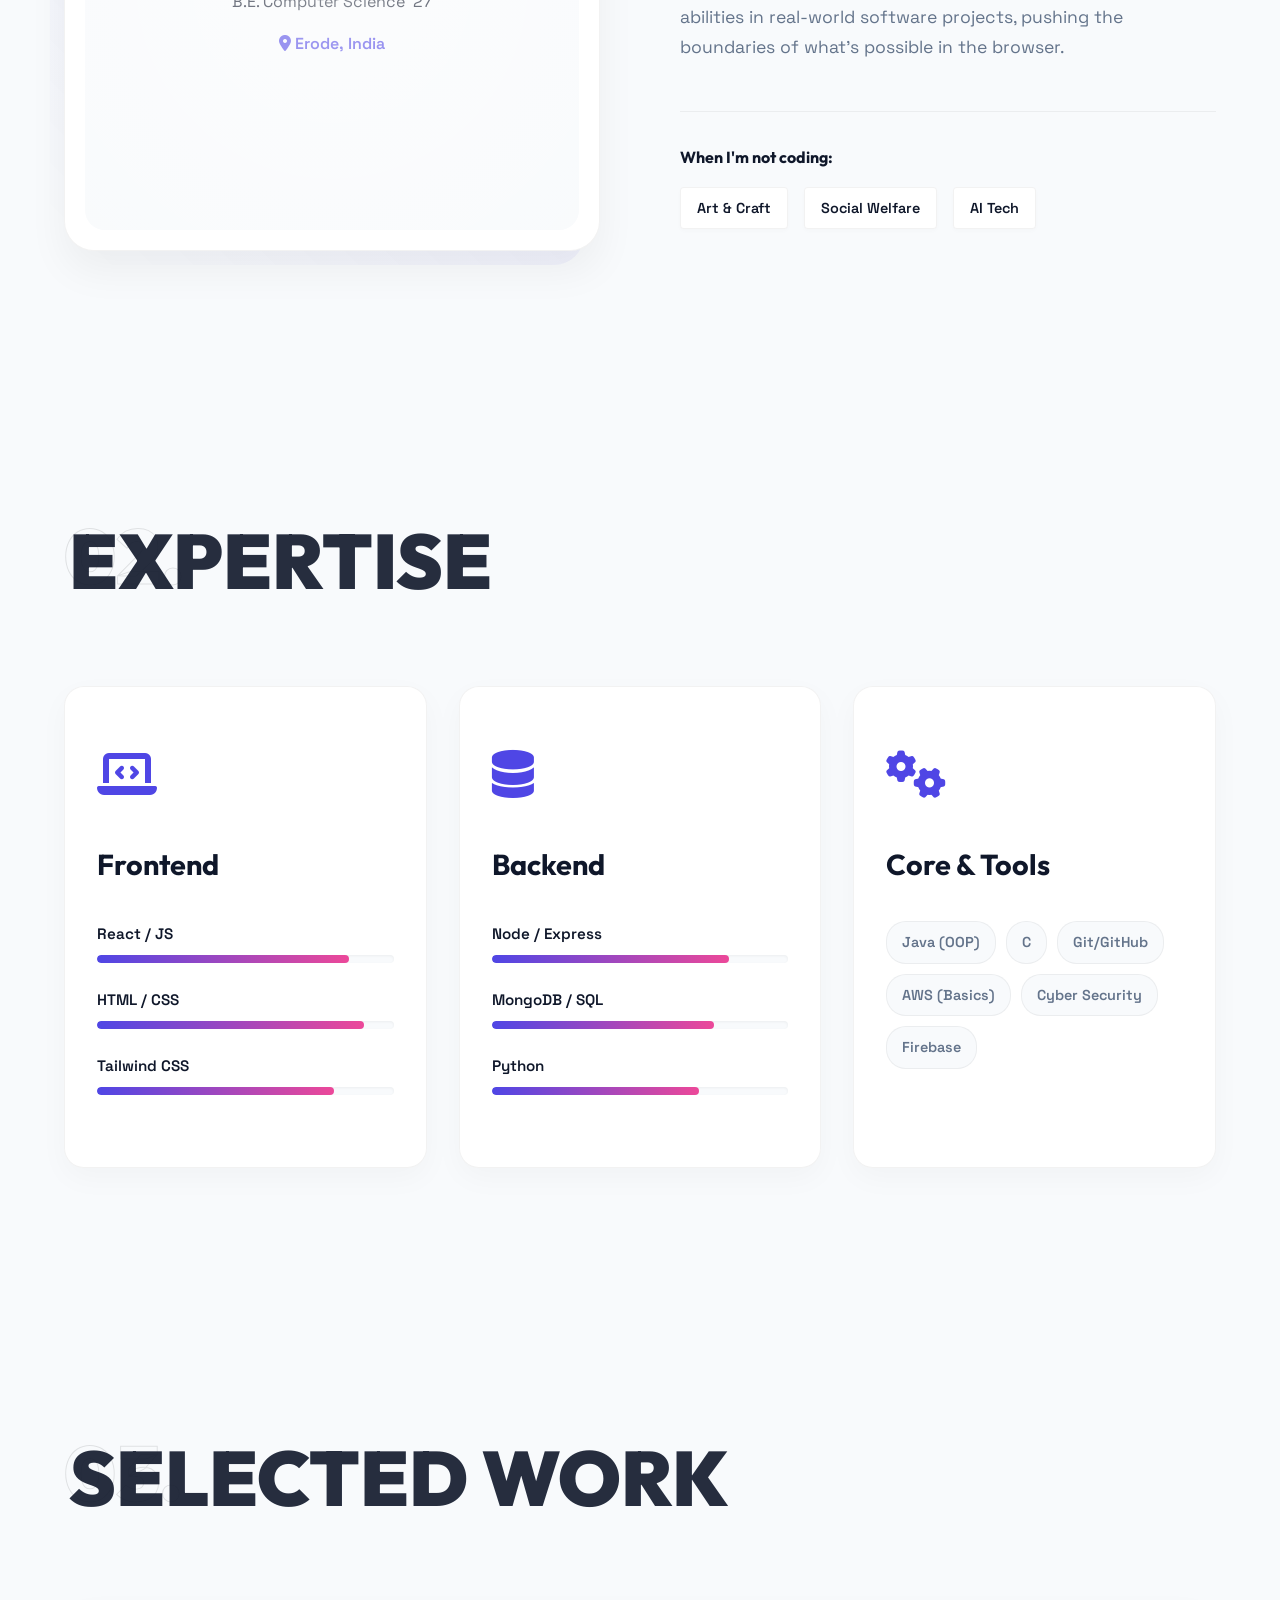
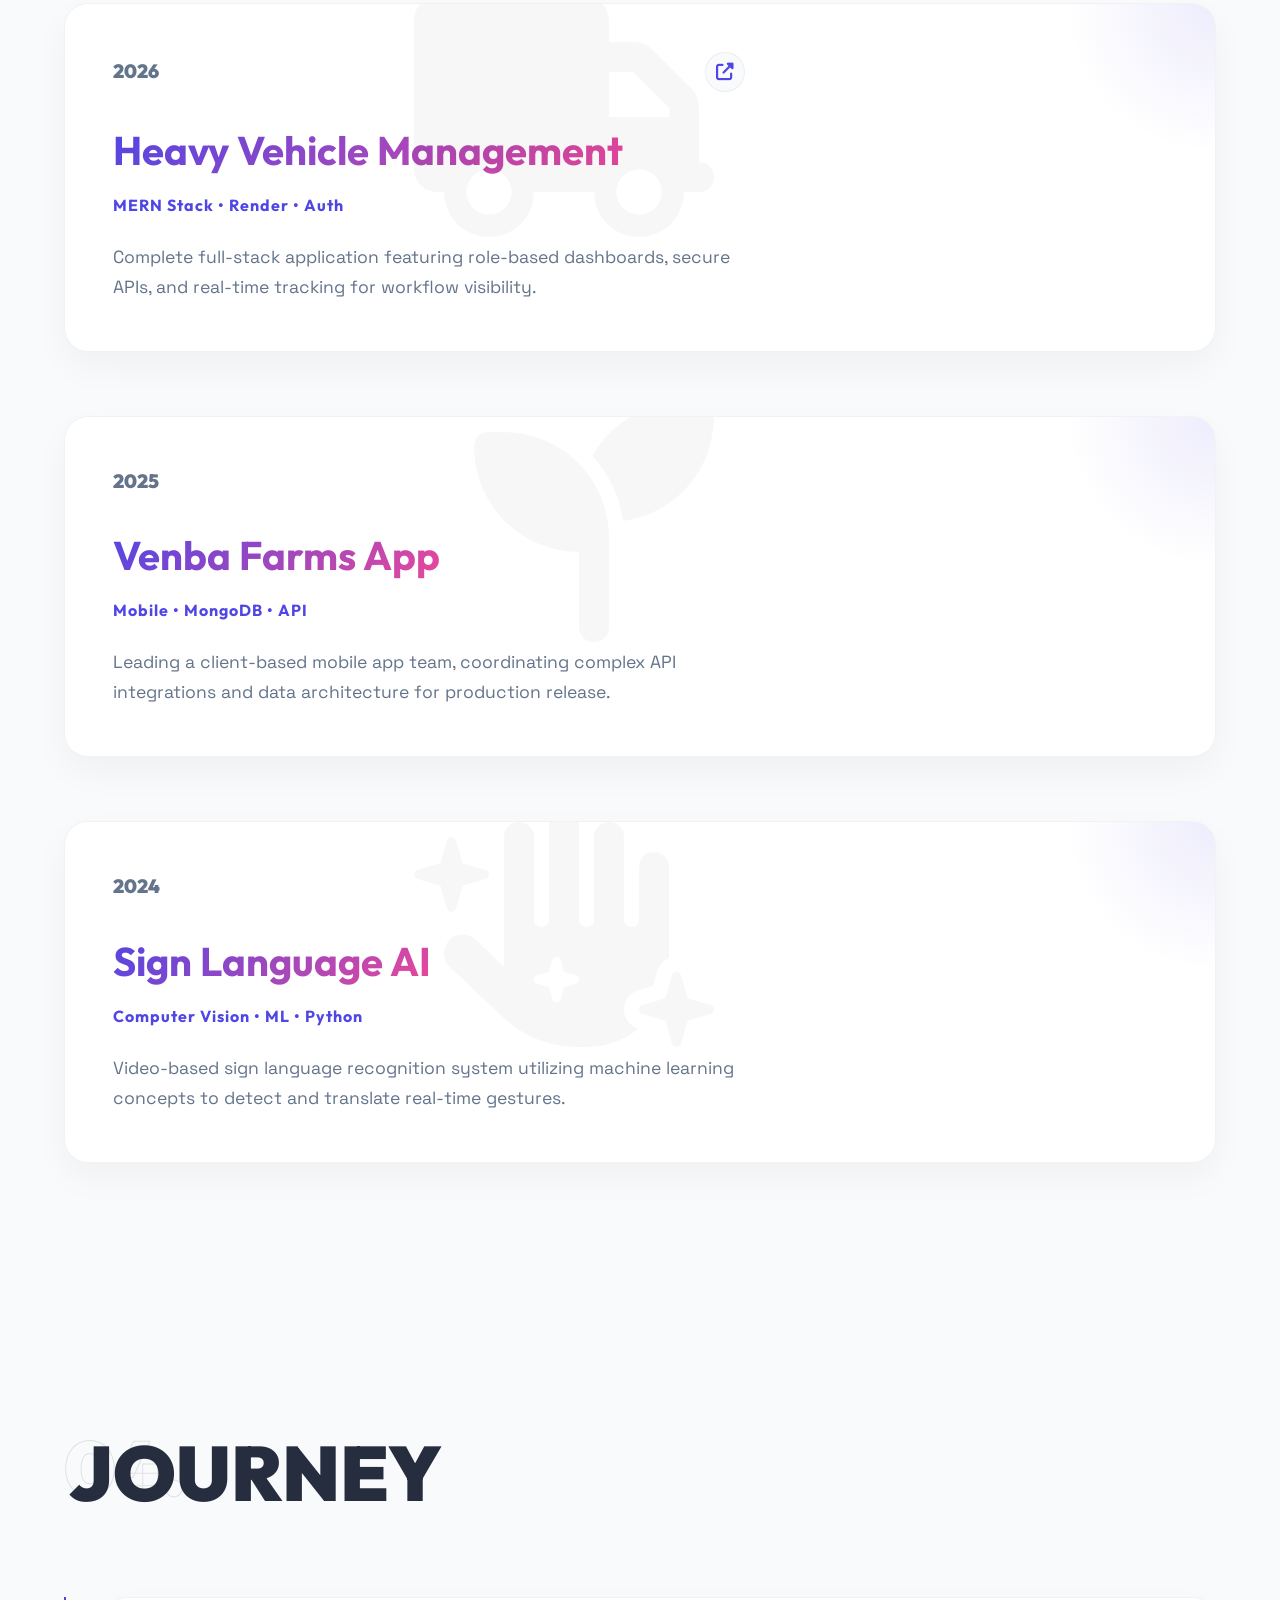
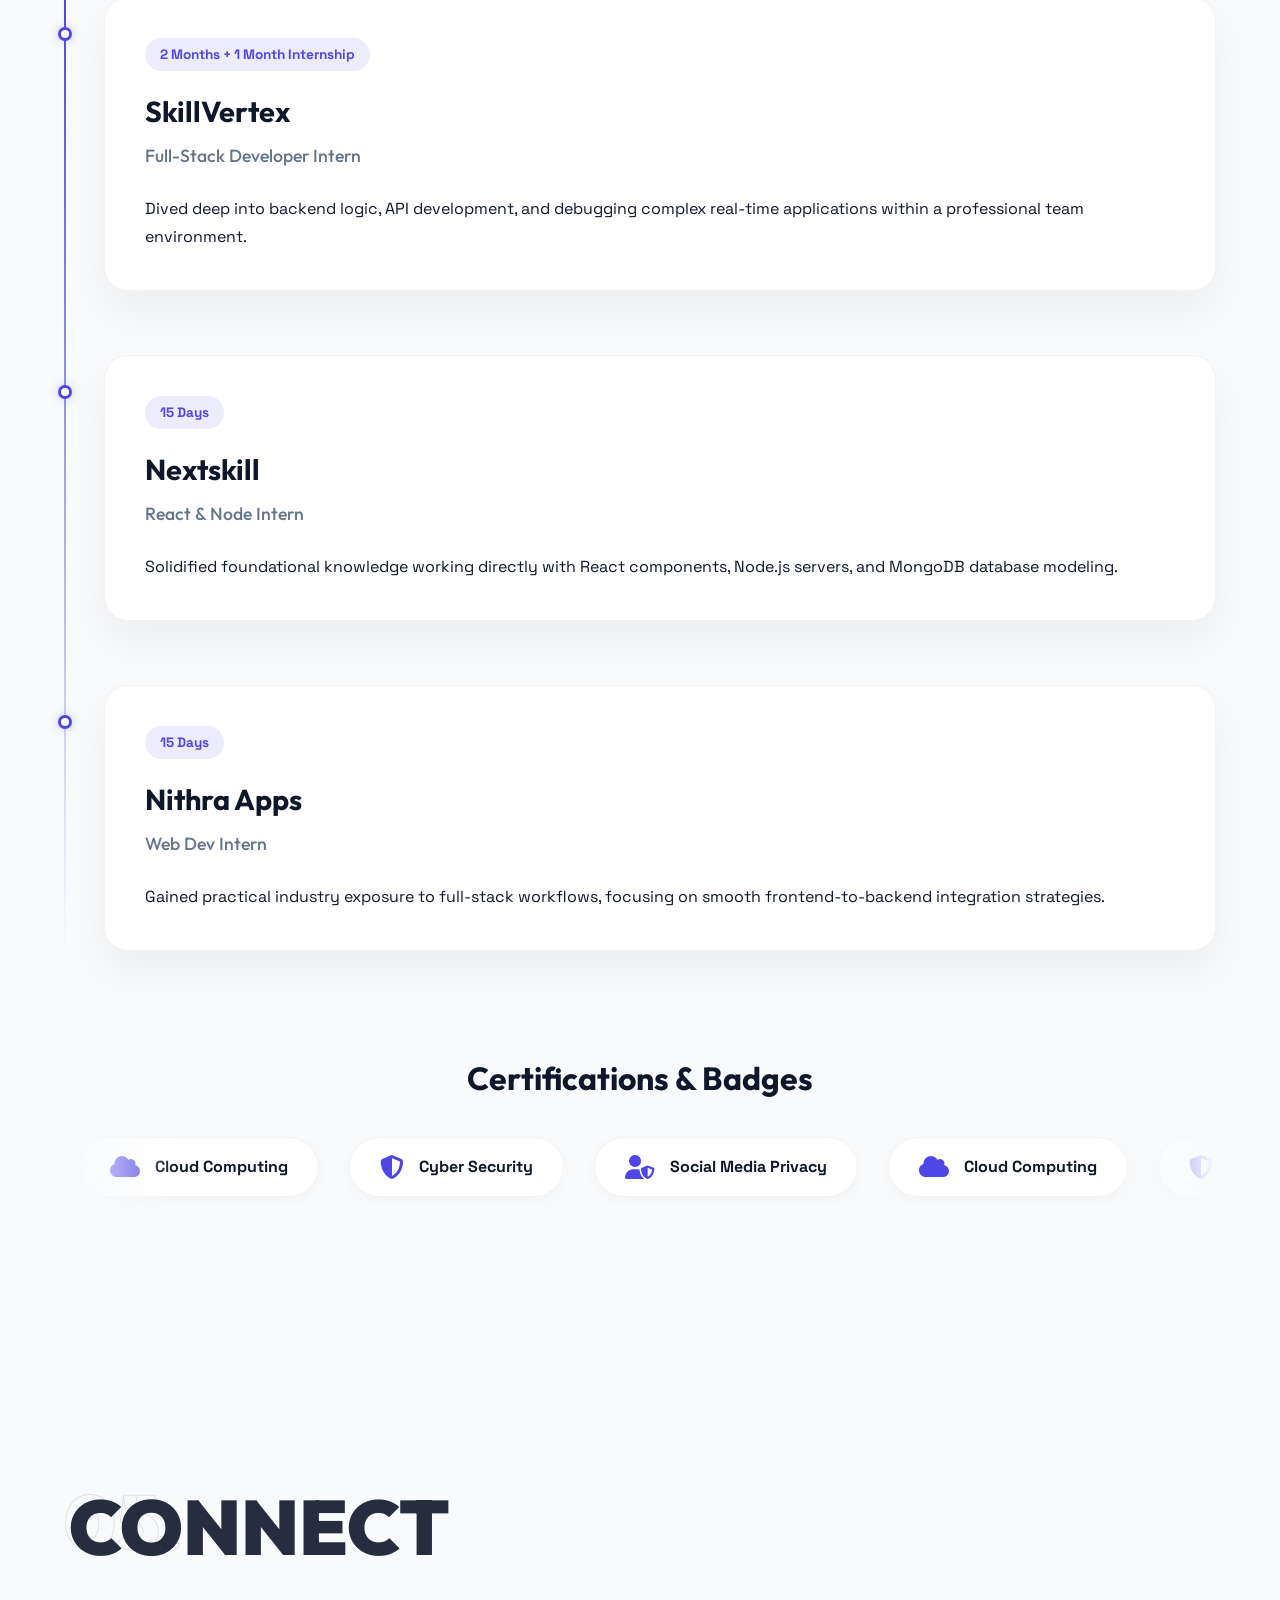
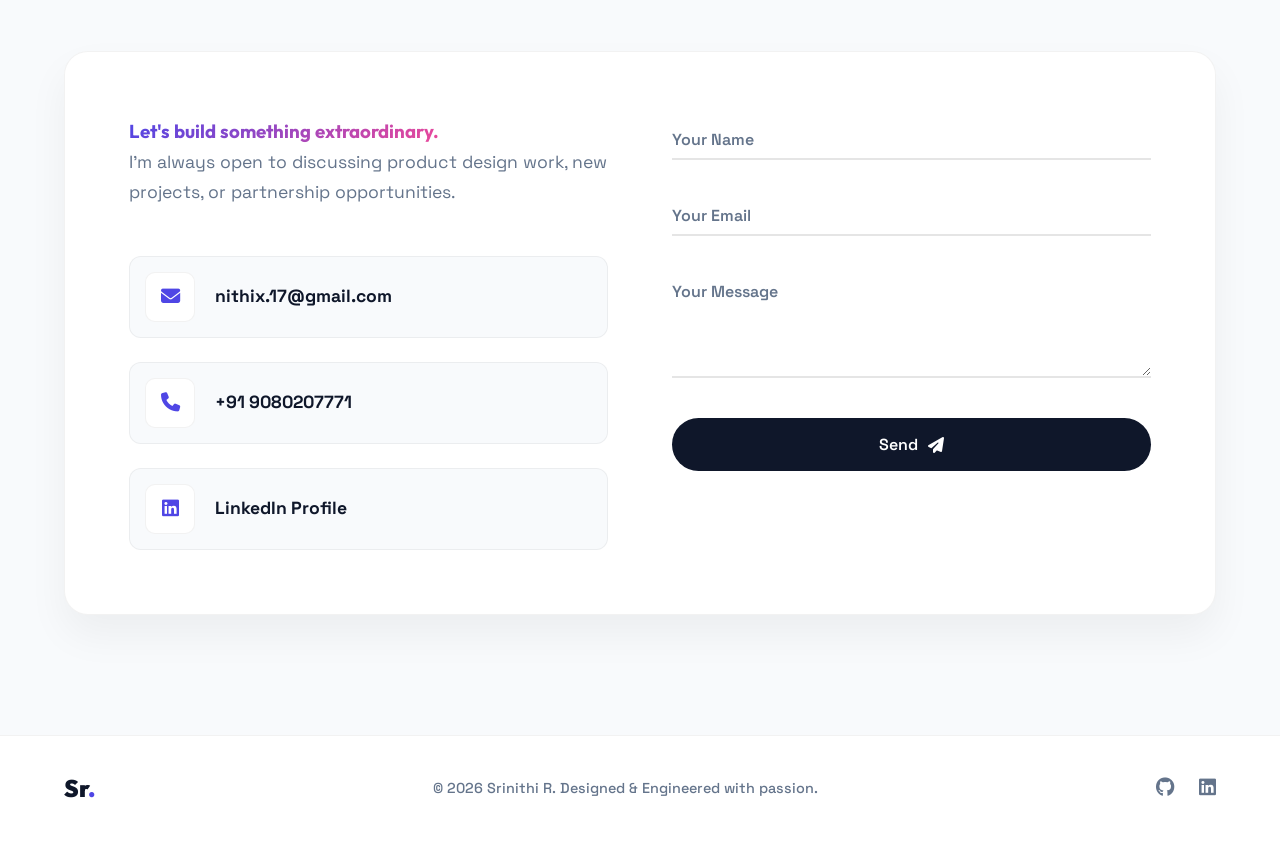
==== commit a6e242cc: "new" ====
--- a/index.html
+++ b/index.html
@@ -28,7 +28,7 @@
     <!-- Navigation -->
     <nav id="navbar">
         <div class="nav-container">
-            <a href="#home" class="logo magnetic">Sr<span>.</span></a>
+            <a href="#home" class="logo magnetic">Srinithi R<span>.</span></a>
             <ul class="nav-links">
                 <li><a href="#home" class="magnetic-text">Home</a></li>
                 <li><a href="#about" class="magnetic-text">About</a></li>
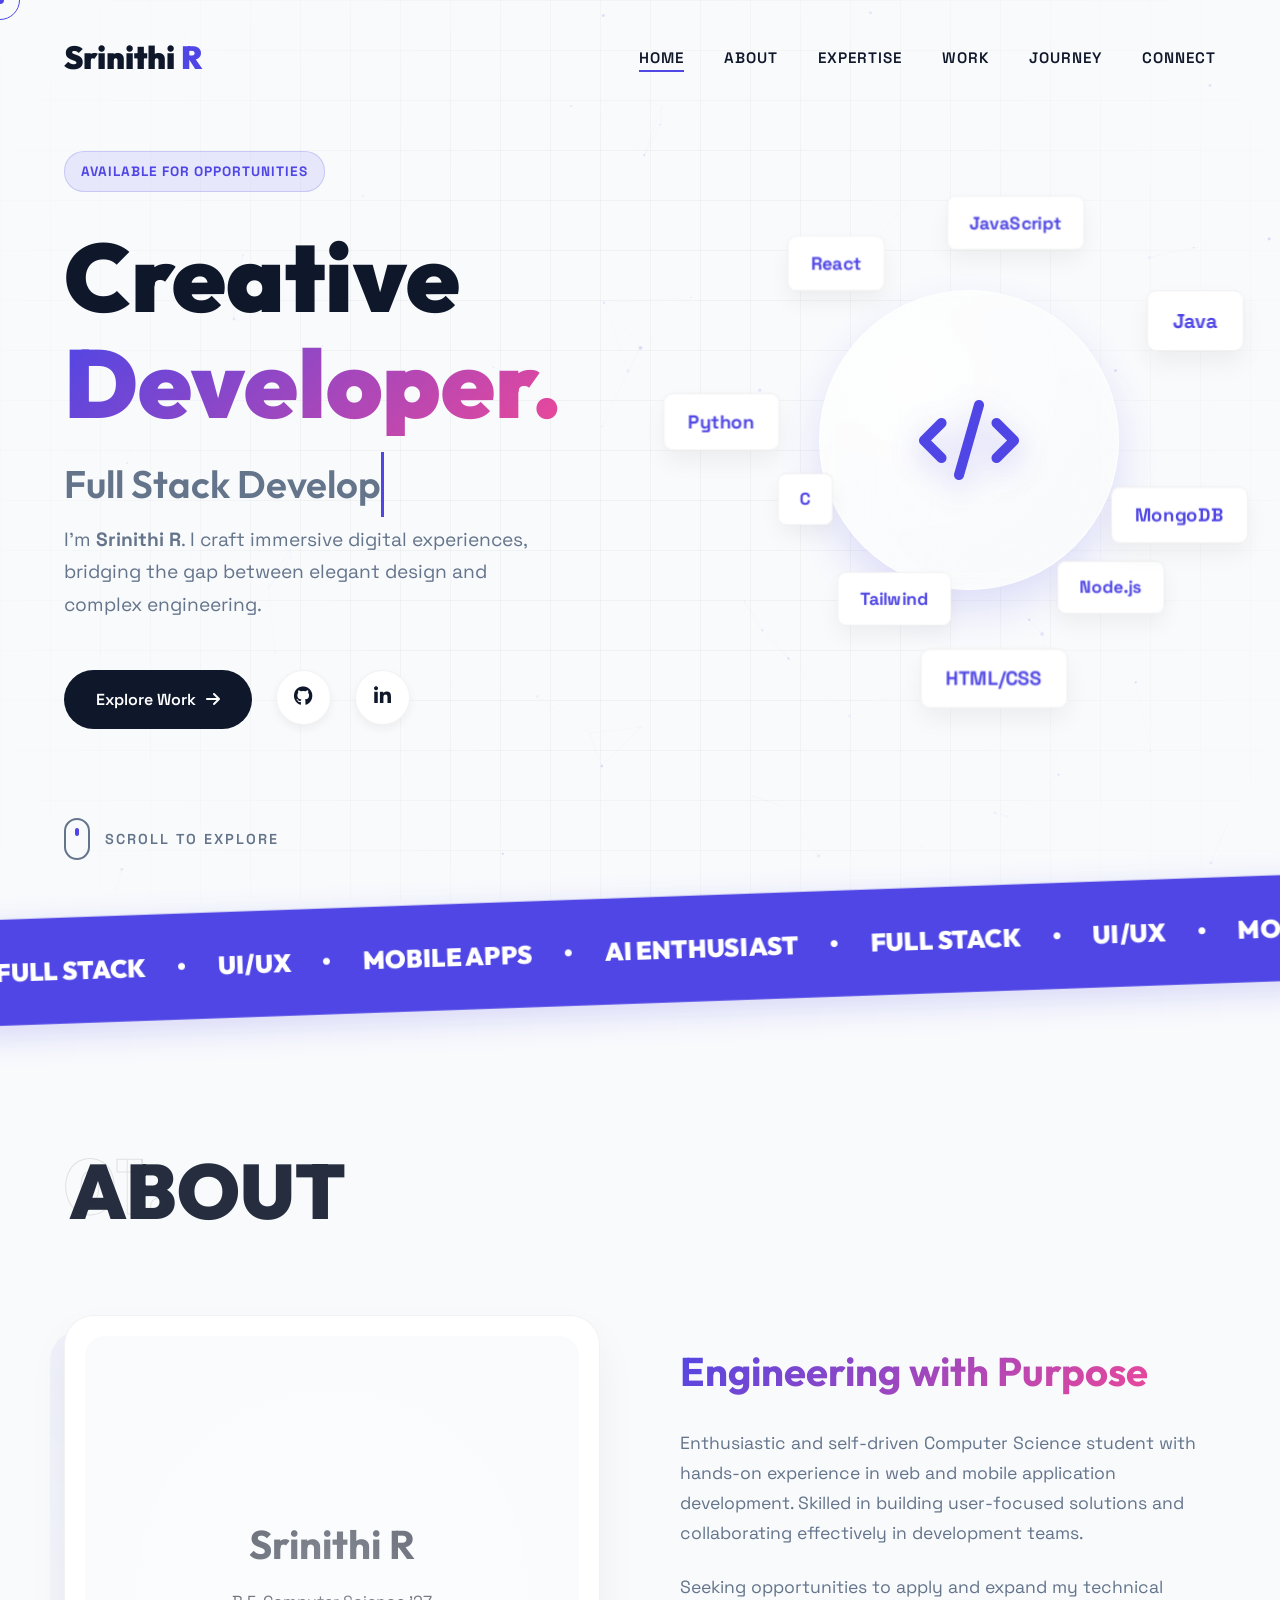
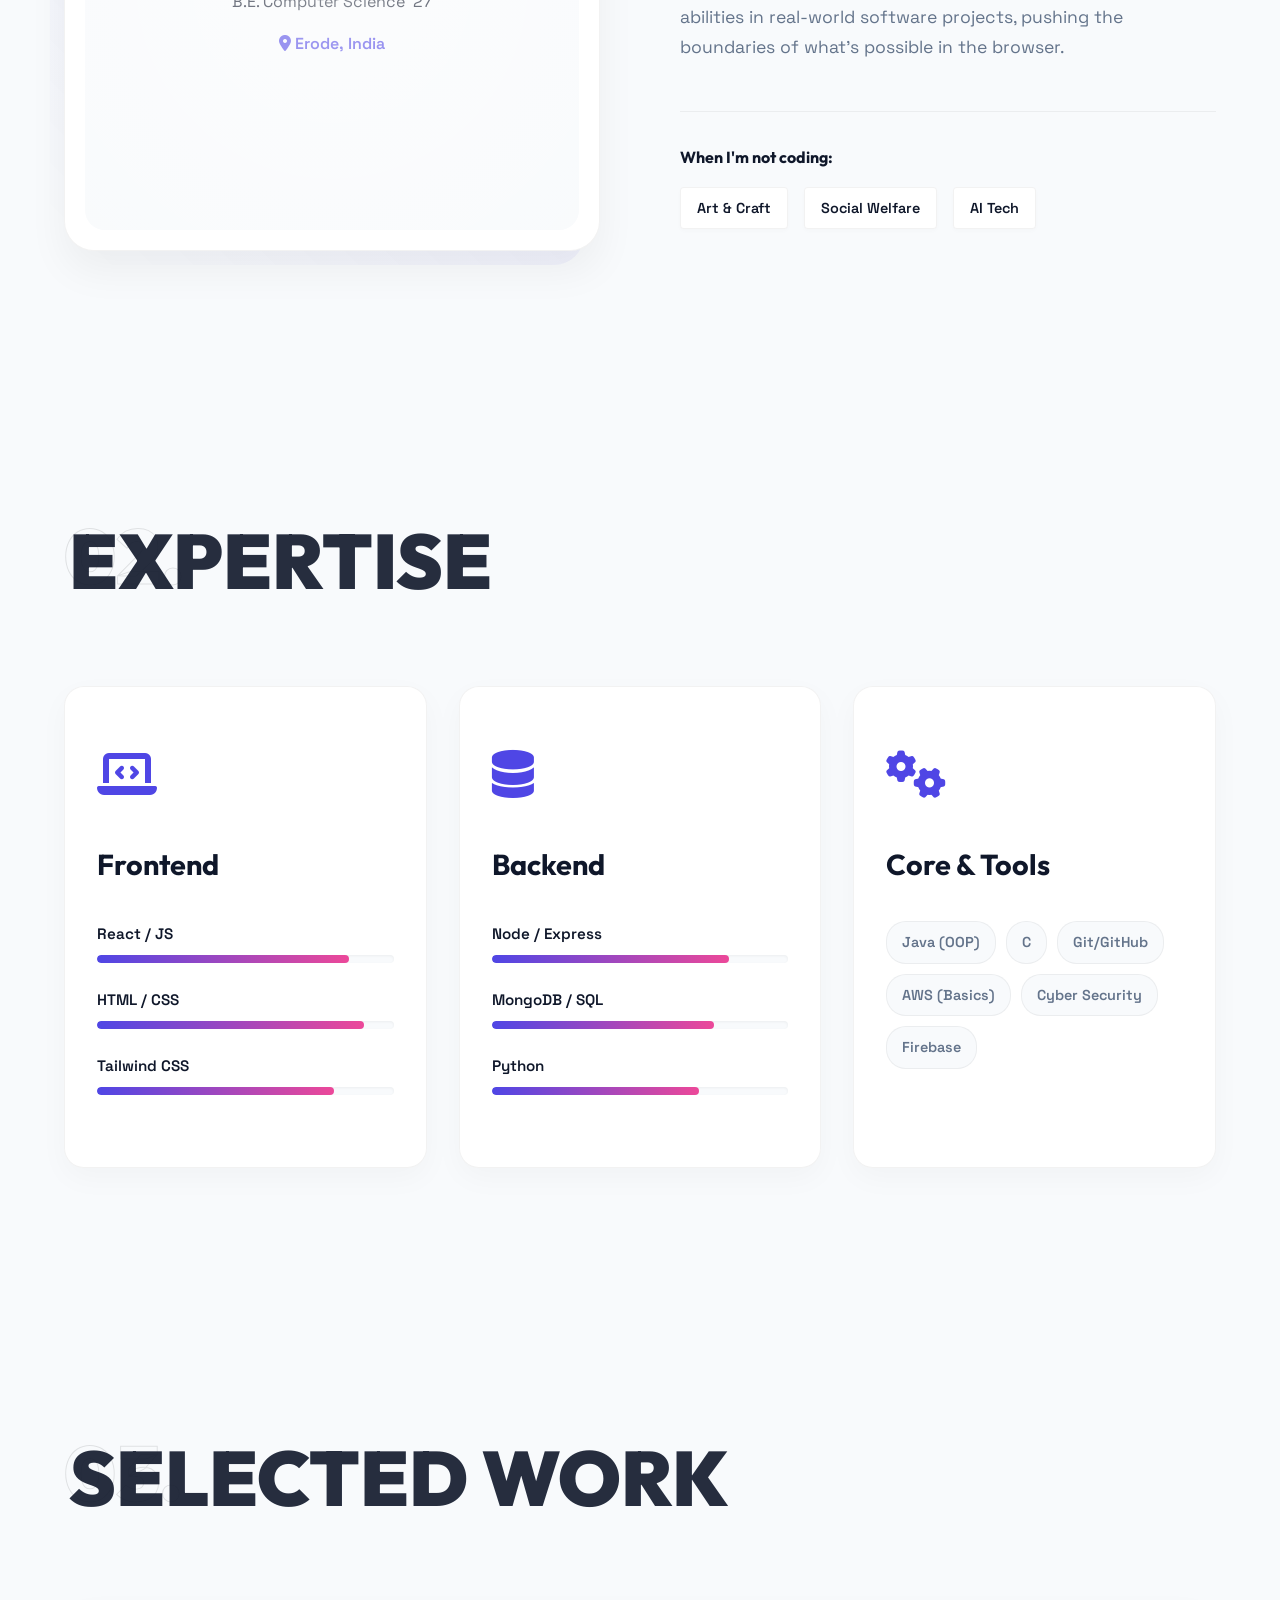
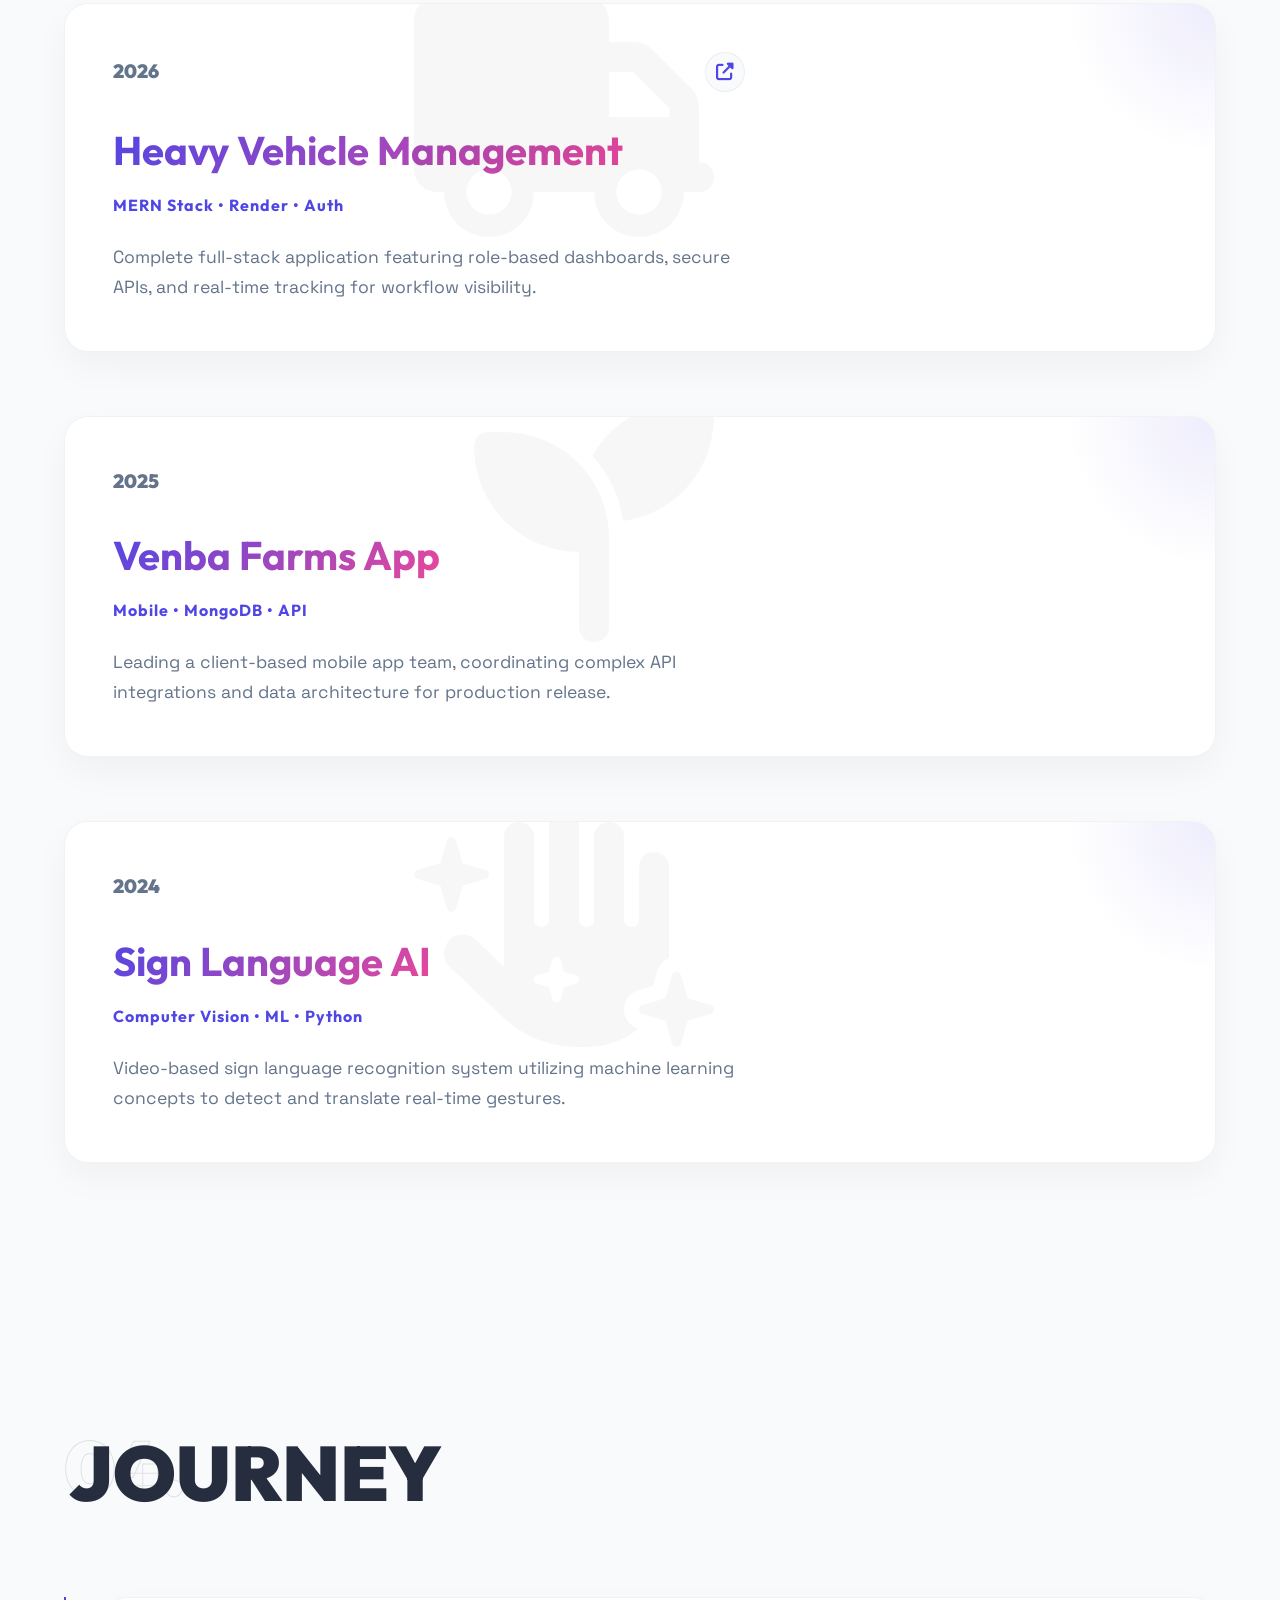
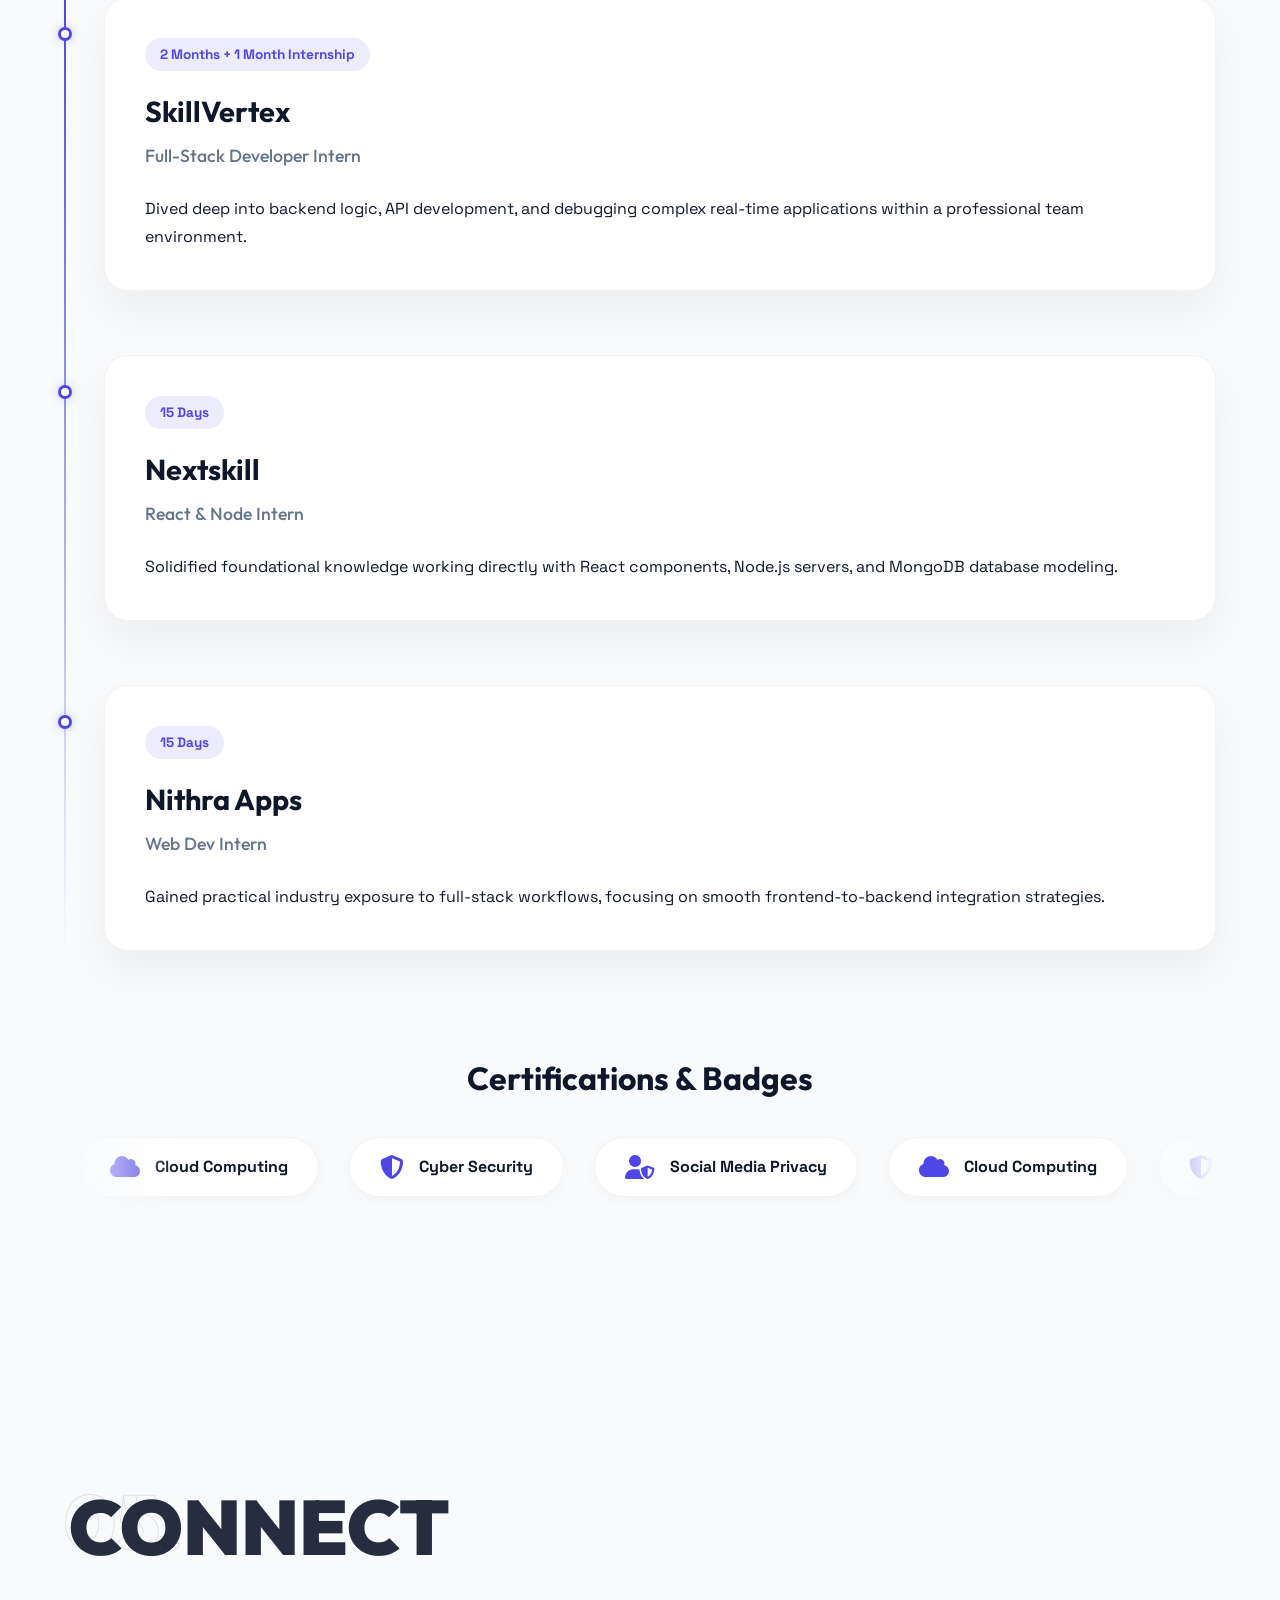
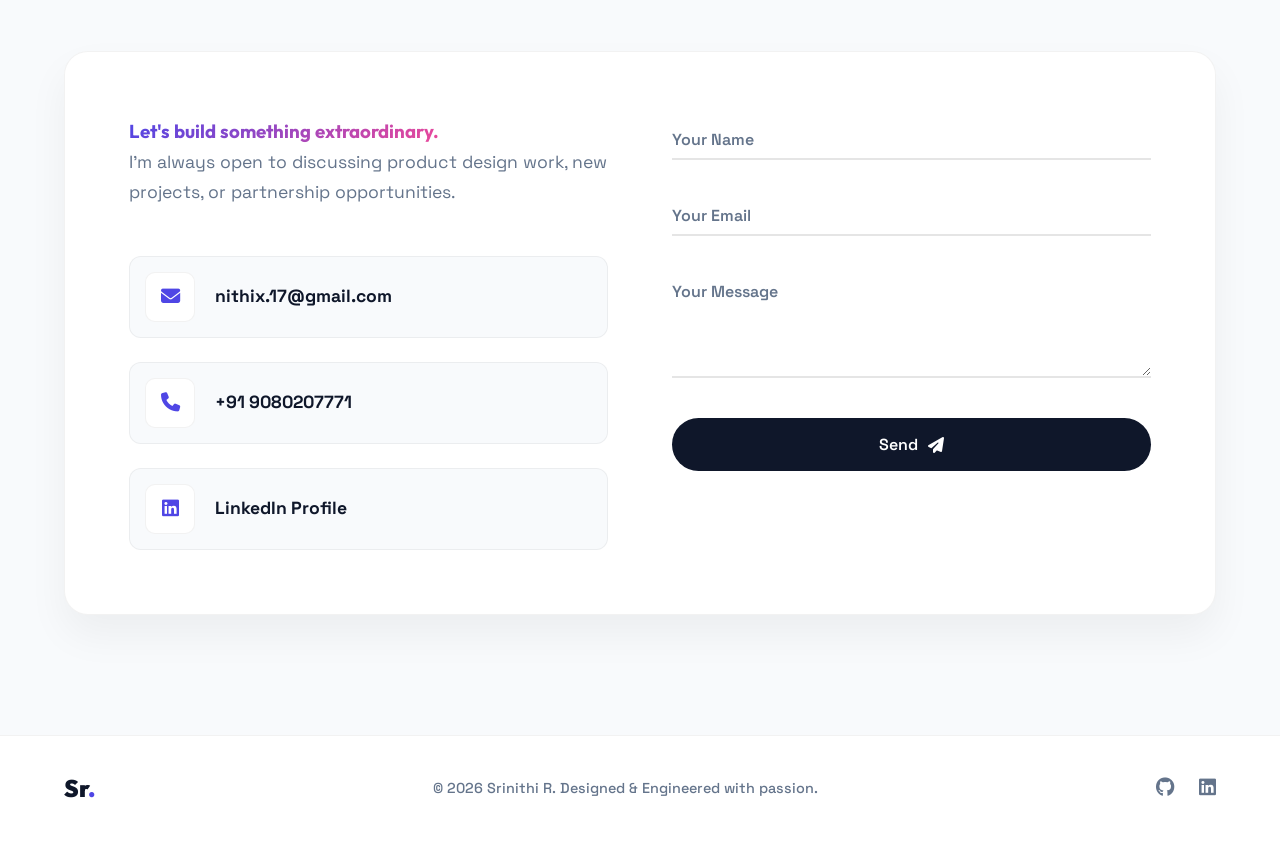
==== commit a30e3c81: "new" ====
--- a/index.html
+++ b/index.html
@@ -28,7 +28,7 @@
     <!-- Navigation -->
     <nav id="navbar">
         <div class="nav-container">
-            <a href="#home" class="logo magnetic">Srinithi R<span>.</span></a>
+            <a href="#home" class="logo magnetic">Srinithi <span>R</span></a>
             <ul class="nav-links">
                 <li><a href="#home" class="magnetic-text">Home</a></li>
                 <li><a href="#about" class="magnetic-text">About</a></li>
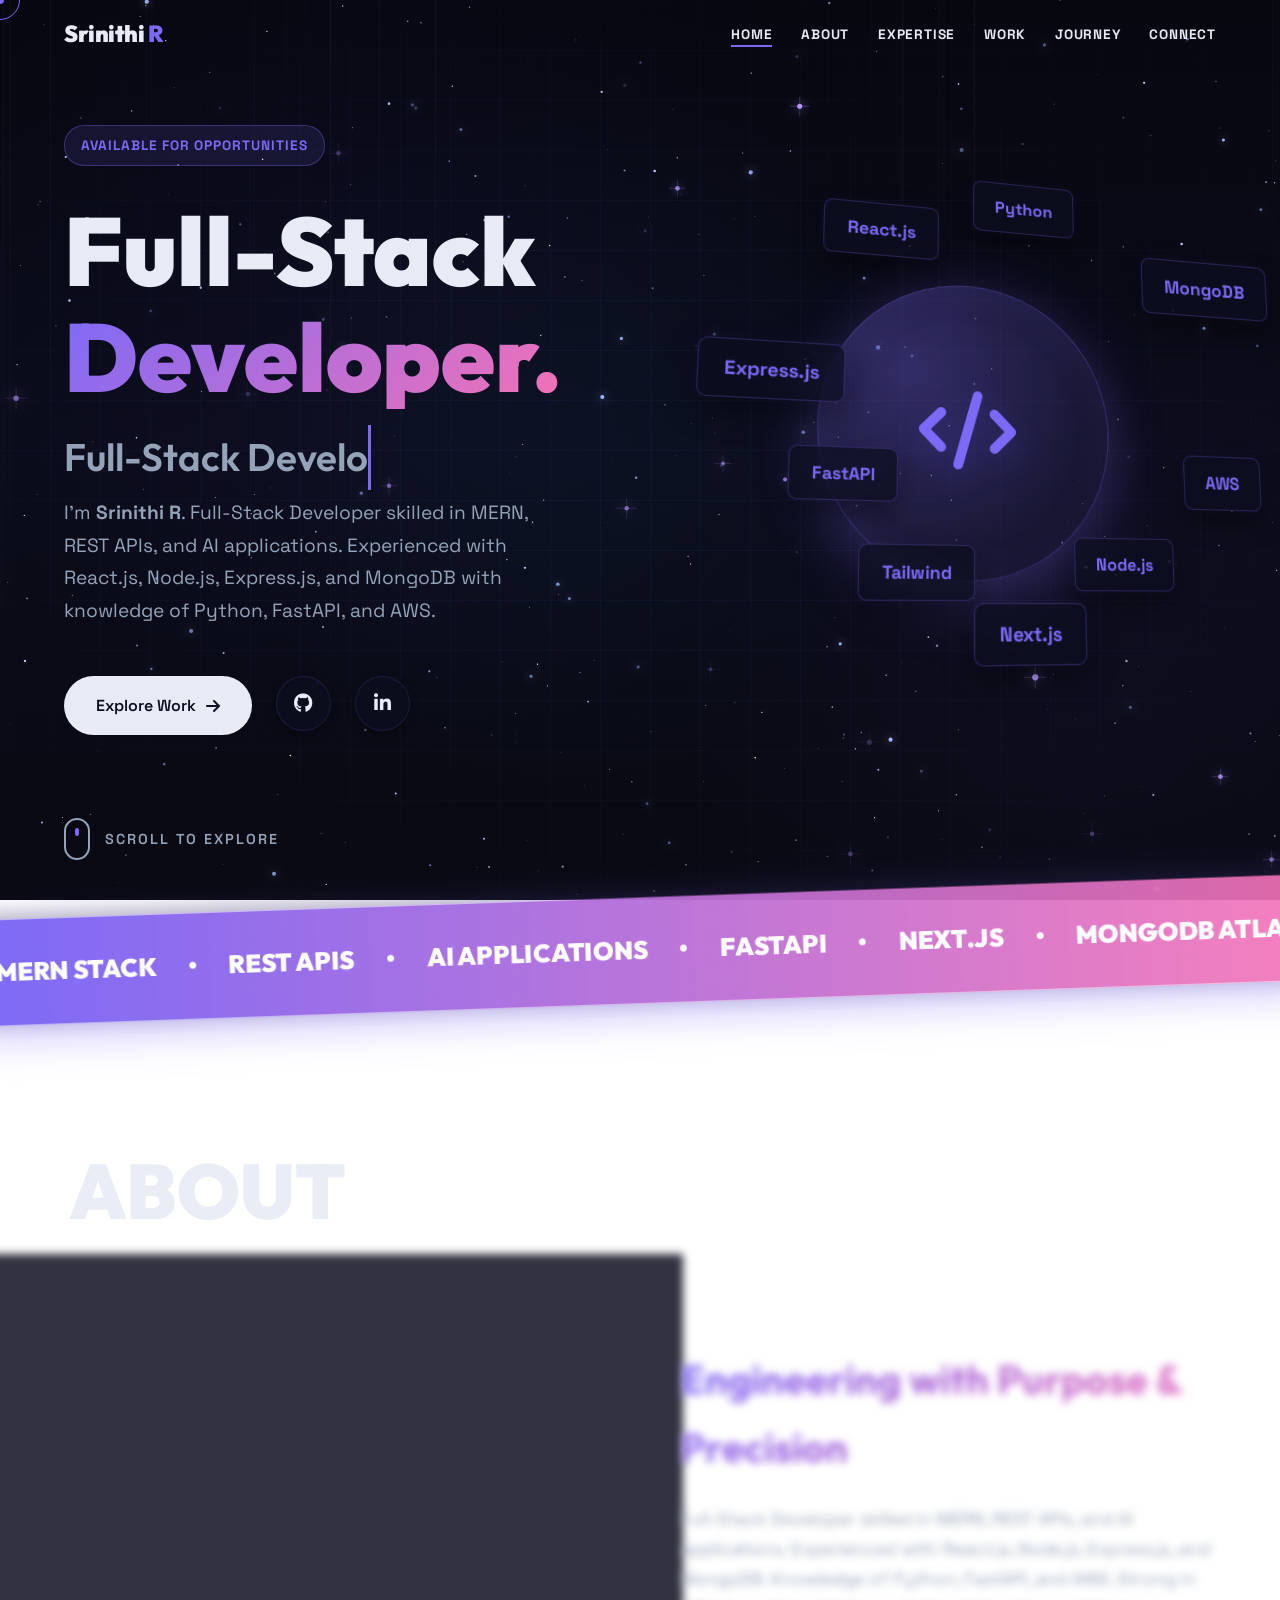
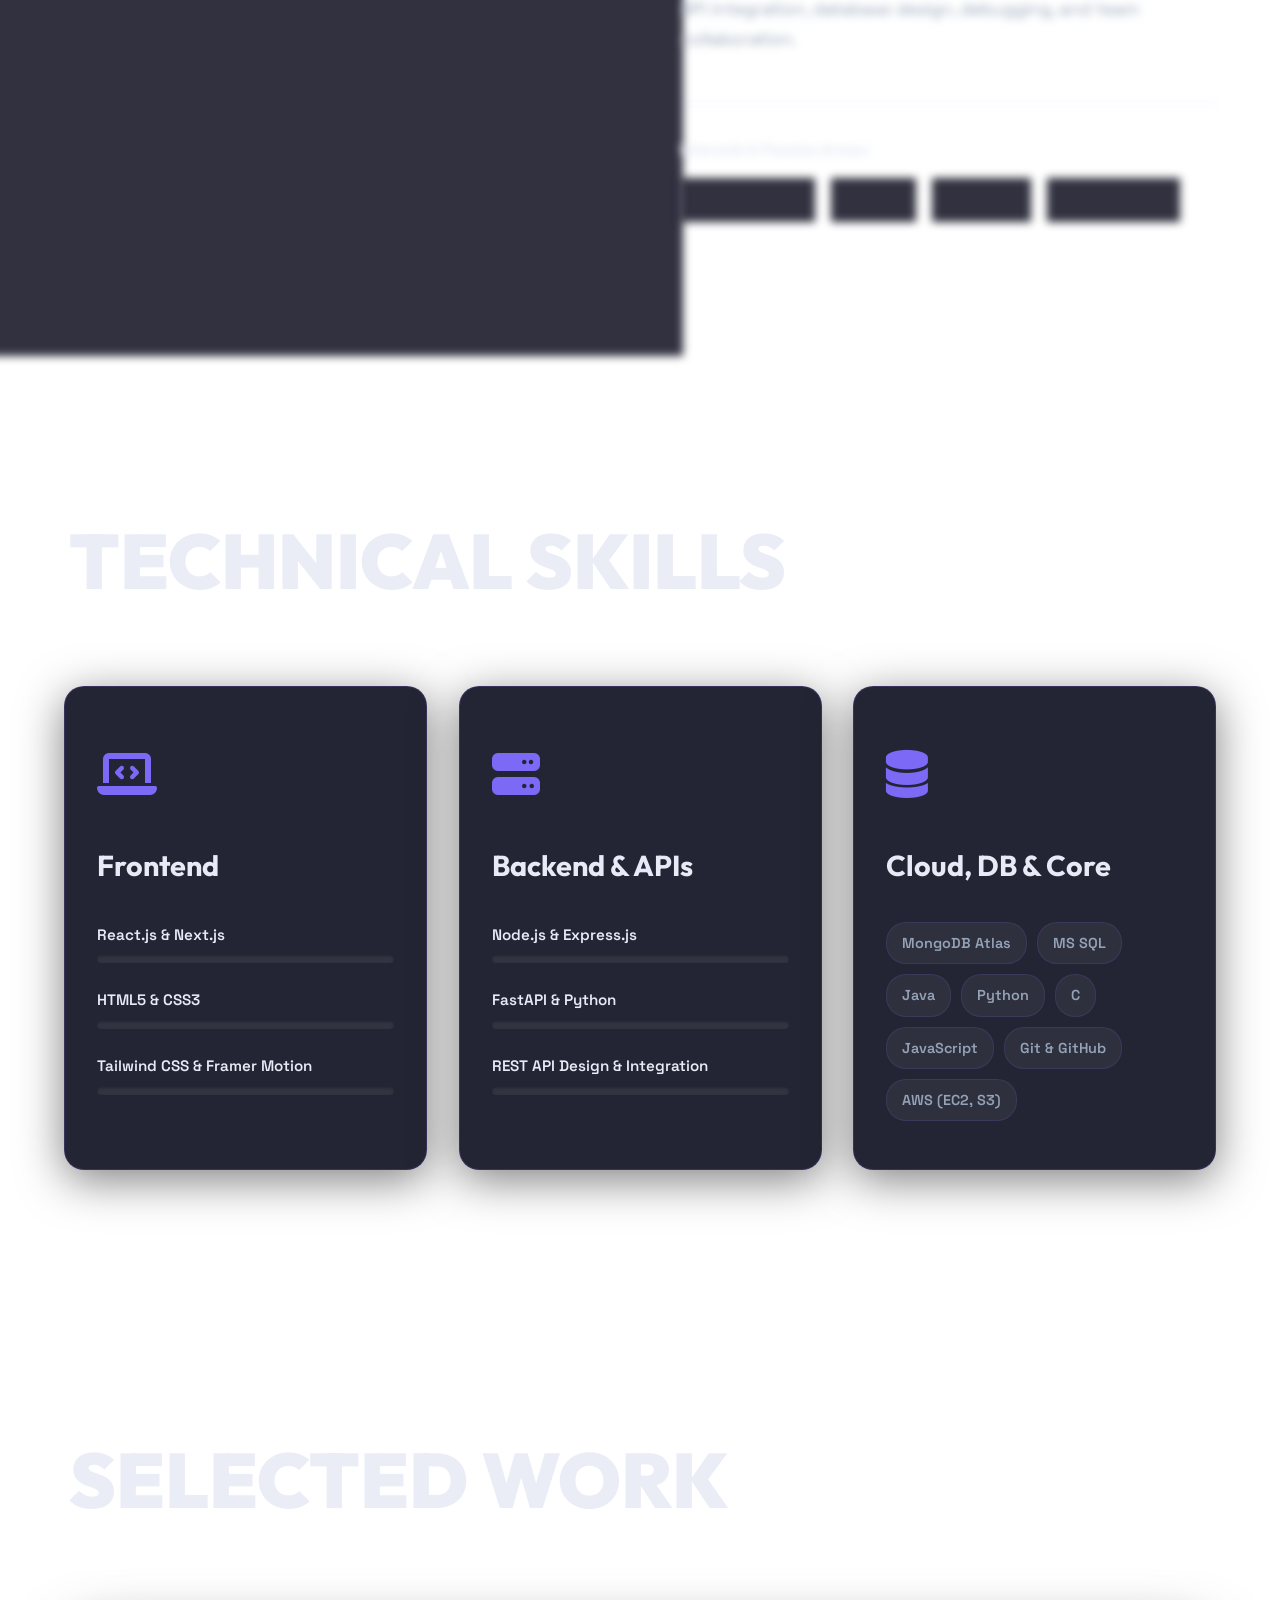
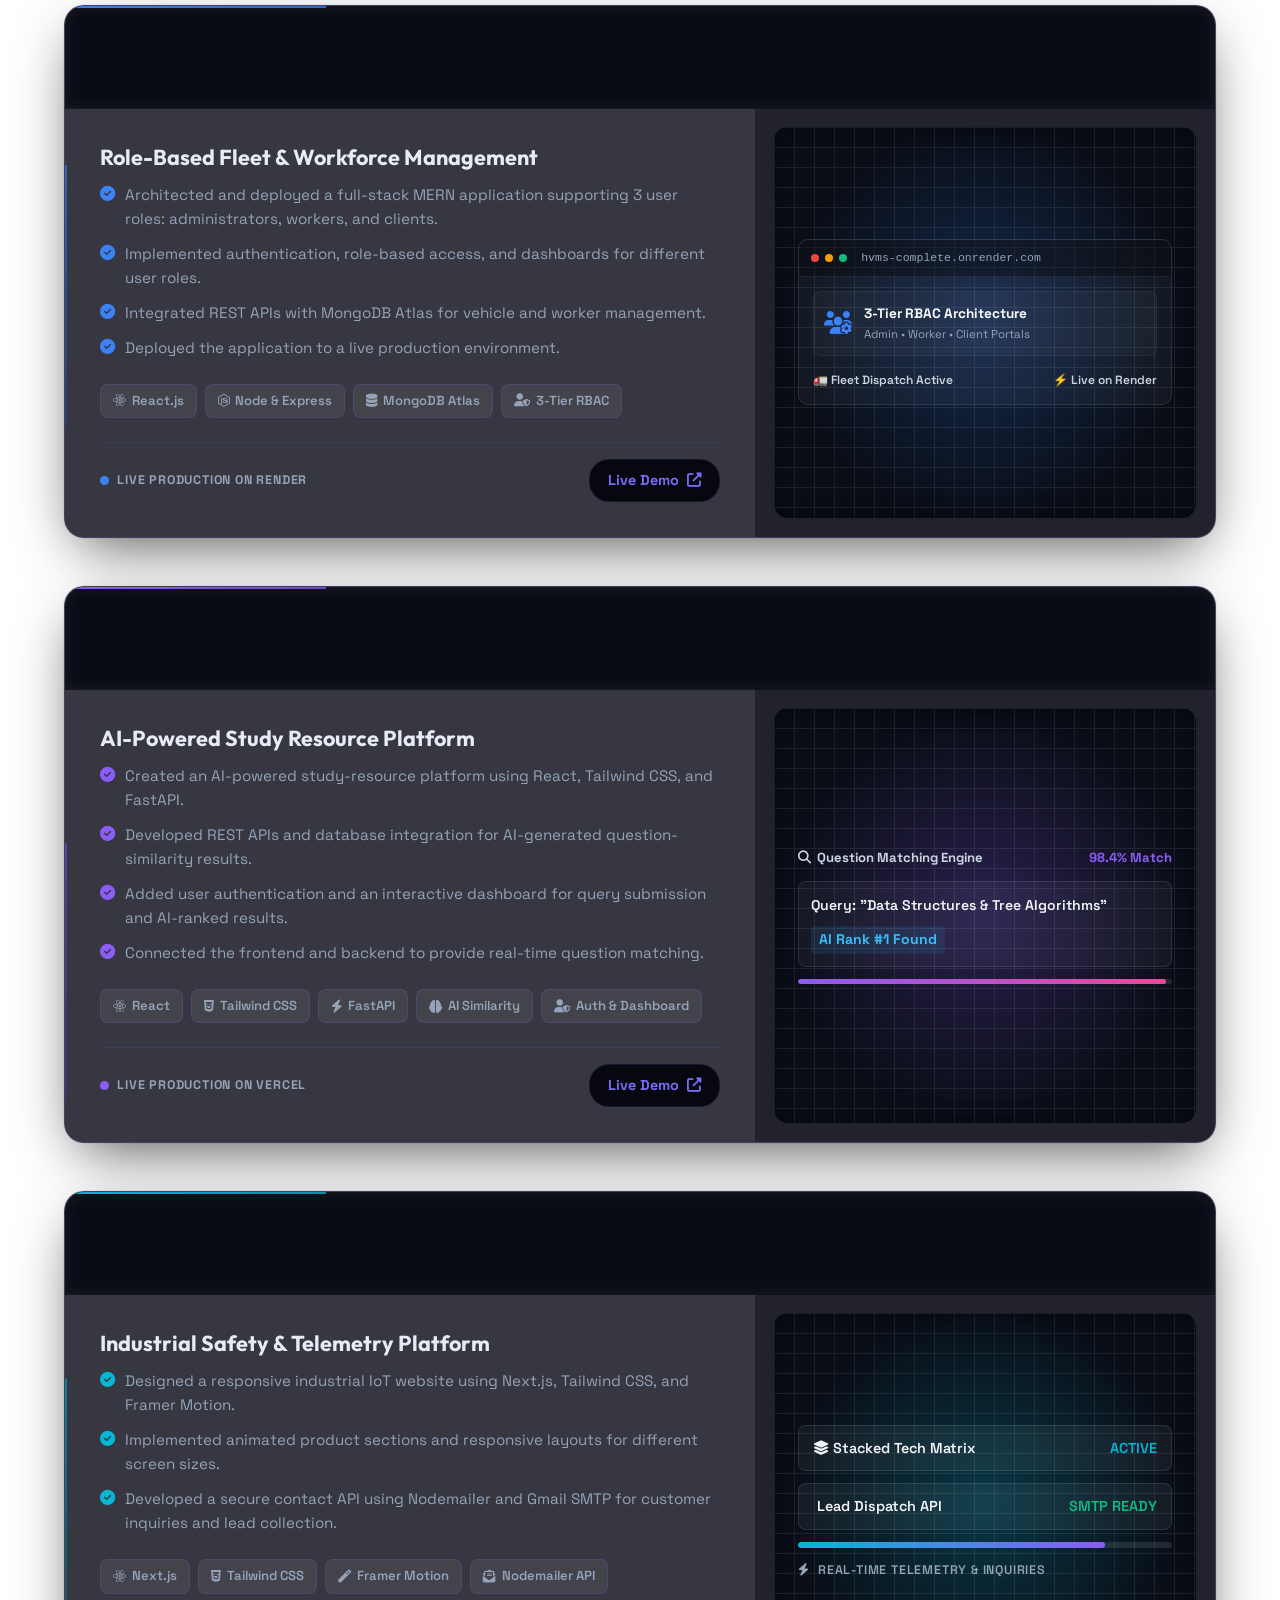
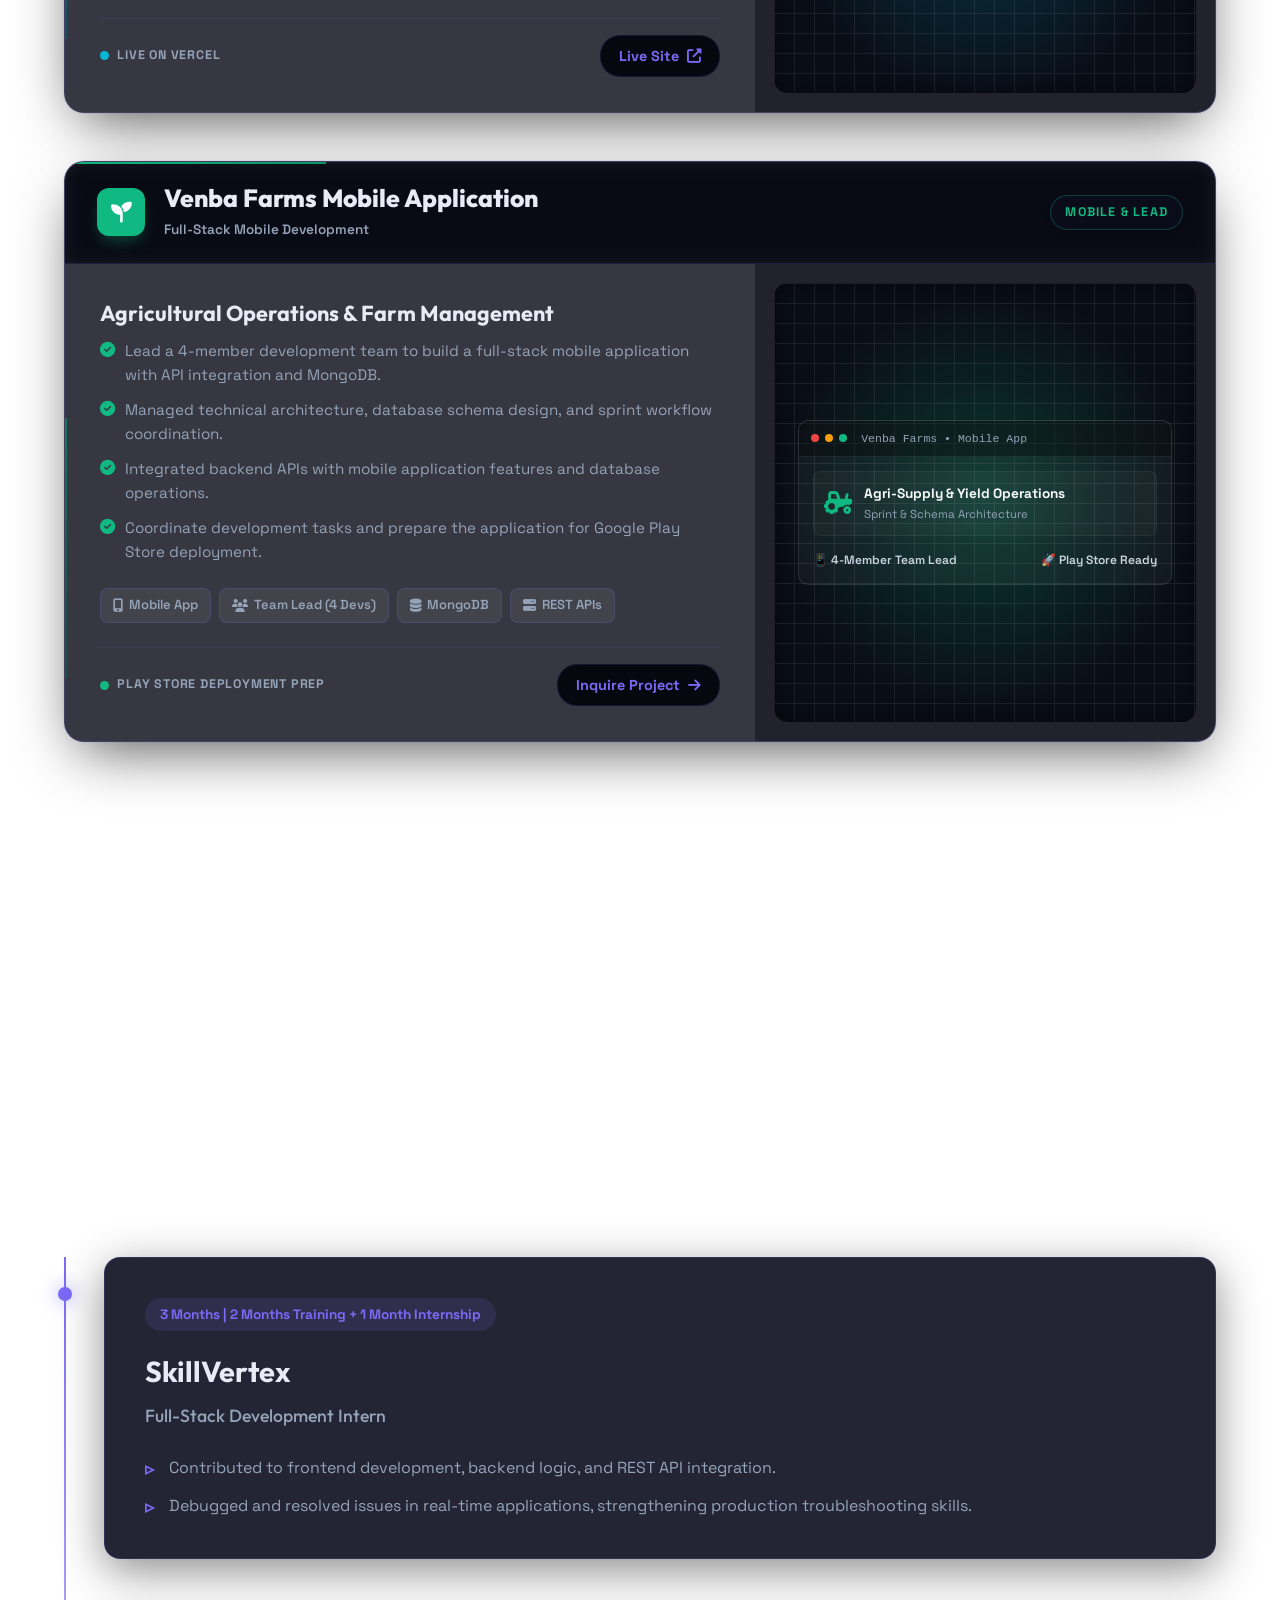
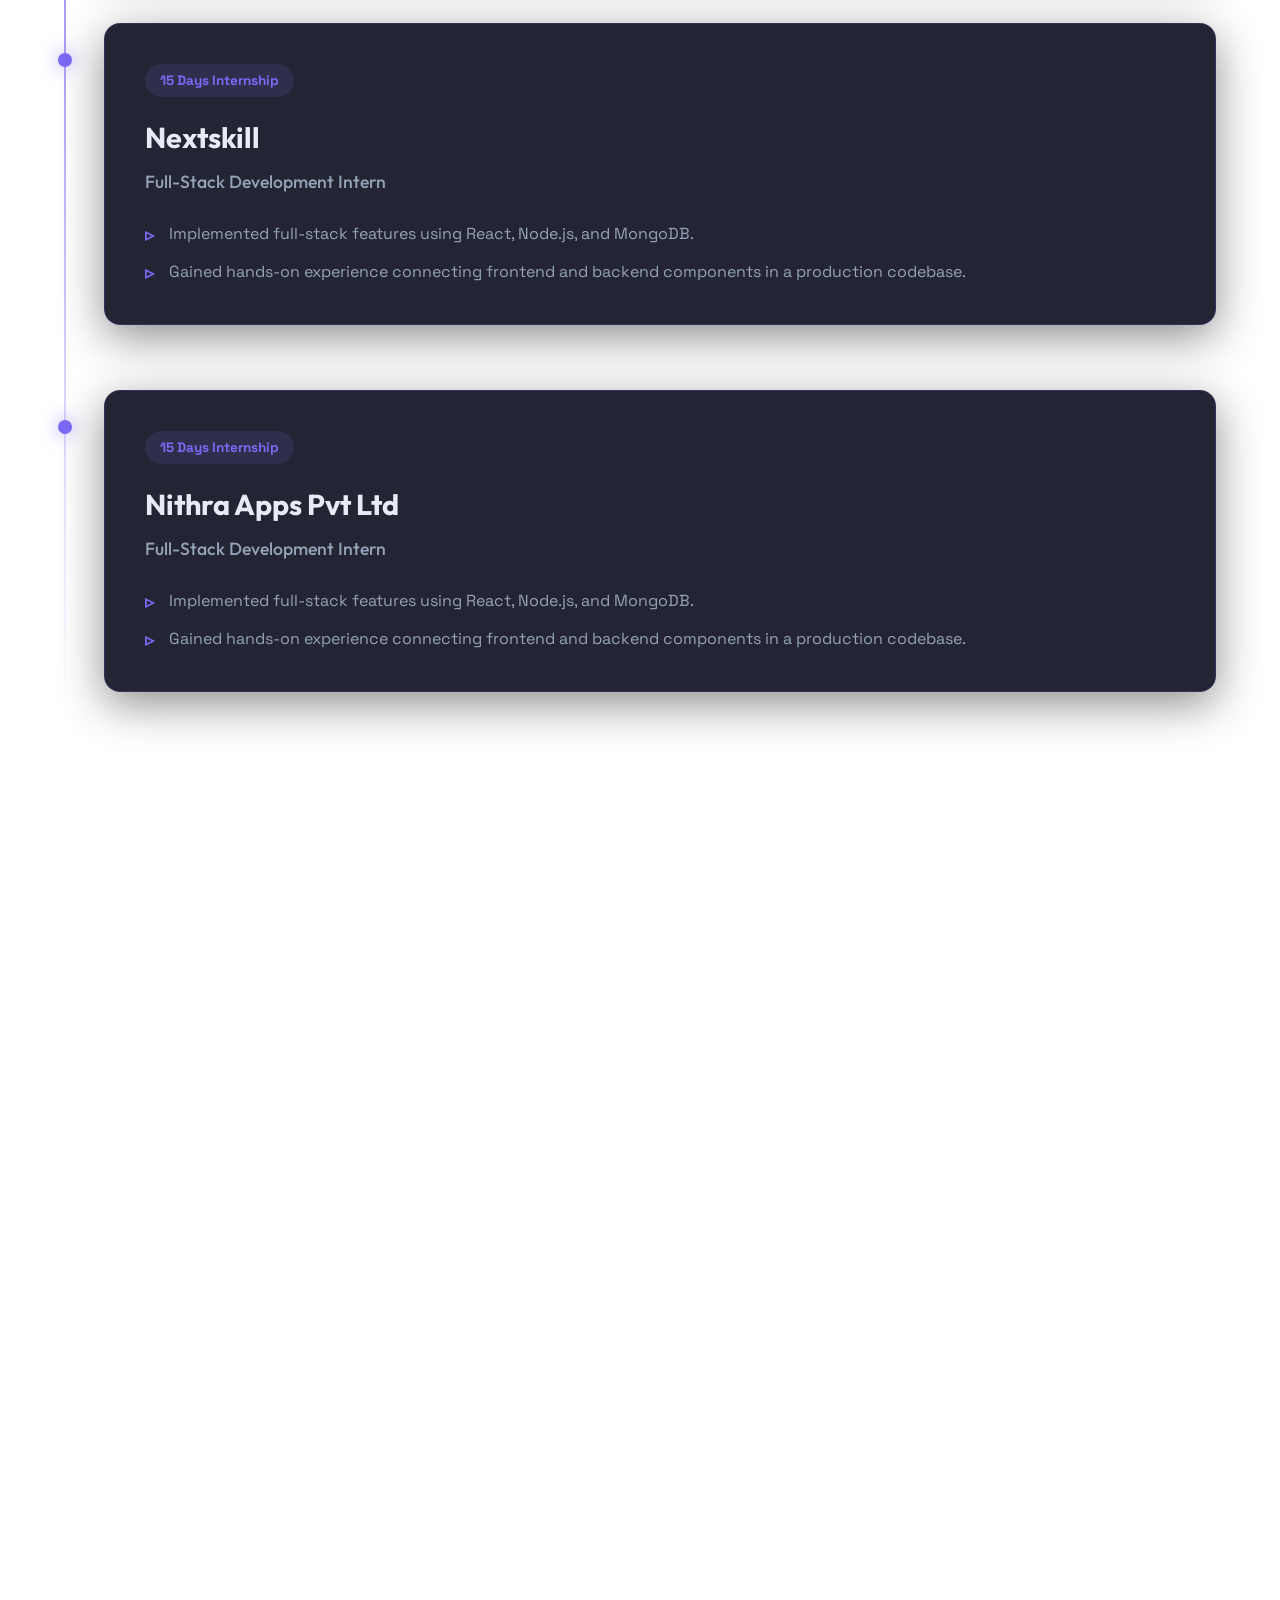
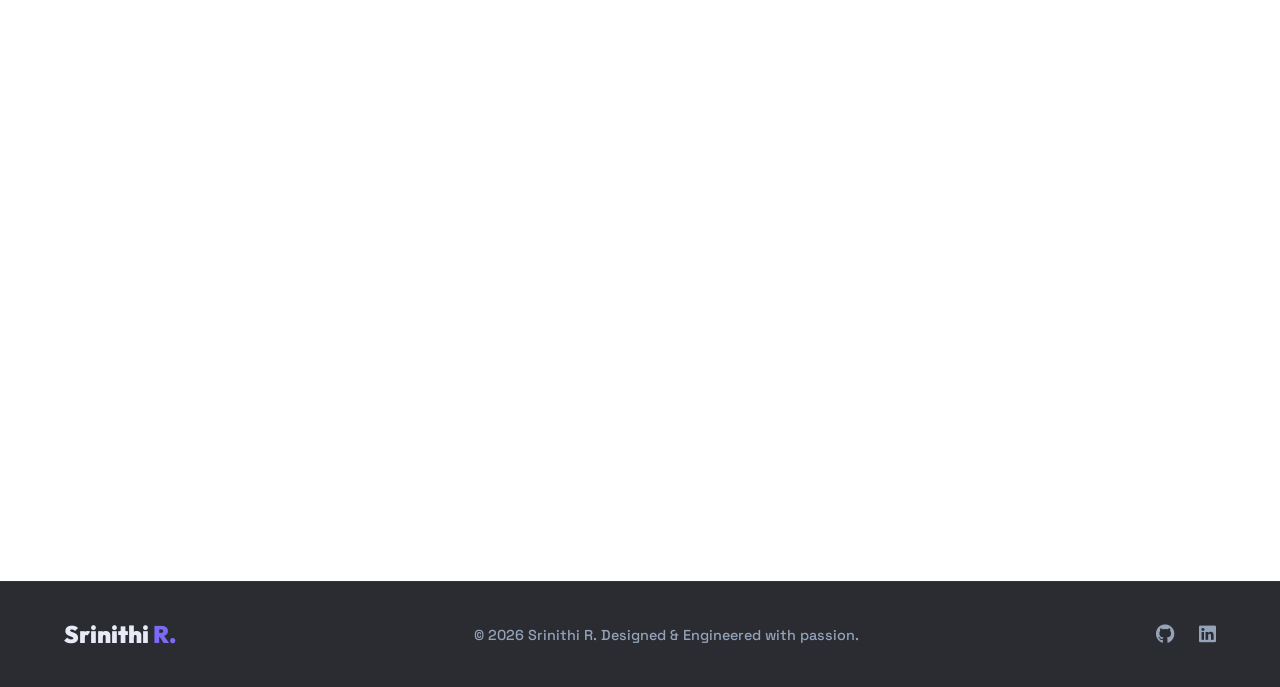
==== commit 5975a20b: "new" ====
--- a/index.html
+++ b/index.html
@@ -3,8 +3,8 @@
 <head>
     <meta charset="UTF-8">
     <meta name="viewport" content="width=device-width, initial-scale=1.0">
-    <title>Srinithi R | Creative Developer</title>
-    <meta name="description" content="Portfolio of Srinithi R, a Full Stack Developer & Computer Science Student.">
+    <title>Srinithi R | Full-Stack Developer</title>
+    <meta name="description" content="Portfolio of Srinithi R, a Full-Stack Developer skilled in MERN, REST APIs, and AI applications.">
     <!-- Google Fonts -->
     <link rel="preconnect" href="https://fonts.googleapis.com">
     <link rel="preconnect" href="https://fonts.gstatic.com" crossorigin>
@@ -51,13 +51,13 @@
             <div class="hero-content">
                 <div class="badge reveal-up">Available for opportunities</div>
                 <h1 class="name reveal-up" style="transition-delay: 0.1s;">
-                    Creative<br>
+                    Full-Stack<br>
                     <span class="gradient-text">Developer.</span>
                 </h1>
                 <h2 class="role reveal-up" style="transition-delay: 0.2s;">
                     <span class="typing-text"></span><span class="cursor-blink">&nbsp;</span>
                 </h2>
-                <p class="summary reveal-up" style="transition-delay: 0.3s;">I'm <strong>Srinithi R</strong>. I craft immersive digital experiences, bridging the gap between elegant design and complex engineering.</p>
+                <p class="summary reveal-up" style="transition-delay: 0.3s;">I'm <strong>Srinithi R</strong>. Full-Stack Developer skilled in MERN, REST APIs, and AI applications. Experienced with React.js, Node.js, Express.js, and MongoDB with knowledge of Python, FastAPI, and AWS.</p>
                 <div class="hero-btns reveal-up" style="transition-delay: 0.4s;">
                     <a href="#projects" class="btn primary-btn magnetic">Explore Work <i class="fas fa-arrow-right"></i></a>
                     <a href="https://github.com/Srinithi-29" target="_blank" class="btn icon-btn magnetic"><i class="fab fa-github"></i></a>
@@ -71,14 +71,14 @@
                     <div class="glass-sphere">
                         <div class="sphere-inner"><i class="fas fa-code"></i></div>
                     </div>
-                    <div class="floating-tag tag-1">React</div>
+                    <div class="floating-tag tag-1">React.js</div>
                     <div class="floating-tag tag-2">Node.js</div>
-                    <div class="floating-tag tag-3">Python</div>
-                    <div class="floating-tag tag-4">Java</div>
-                    <div class="floating-tag tag-5">C</div>
-                    <div class="floating-tag tag-6">JavaScript</div>
-                    <div class="floating-tag tag-7">HTML/CSS</div>
-                    <div class="floating-tag tag-8">MongoDB</div>
+                    <div class="floating-tag tag-3">Express.js</div>
+                    <div class="floating-tag tag-4">MongoDB</div>
+                    <div class="floating-tag tag-5">FastAPI</div>
+                    <div class="floating-tag tag-6">Python</div>
+                    <div class="floating-tag tag-7">Next.js</div>
+                    <div class="floating-tag tag-8">AWS</div>
                     <div class="floating-tag tag-9">Tailwind</div>
                 </div>
             </div>
@@ -95,9 +95,8 @@
     <!-- Marquee Divider -->
     <div class="marquee-container">
         <div class="marquee">
-            <span>FULL STACK</span> • <span>UI/UX</span> • <span>MOBILE APPS</span> • <span>AI ENTHUSIAST</span> • 
-            <span>FULL STACK</span> • <span>UI/UX</span> • <span>MOBILE APPS</span> • <span>AI ENTHUSIAST</span> • 
-            <span>FULL STACK</span> • <span>UI/UX</span> • <span>MOBILE APPS</span> • <span>AI ENTHUSIAST</span> • 
+            <span>MERN STACK</span> • <span>REST APIS</span> • <span>AI APPLICATIONS</span> • <span>FASTAPI</span> • <span>NEXT.JS</span> • <span>MONGODB ATLAS</span> • 
+            <span>MERN STACK</span> • <span>REST APIS</span> • <span>AI APPLICATIONS</span> • <span>FASTAPI</span> • <span>NEXT.JS</span> • <span>MONGODB ATLAS</span> • 
         </div>
     </div>
 
@@ -111,21 +110,22 @@
                         <div class="frame-content">
                             <h2>Srinithi R</h2>
                             <p>B.E. Computer Science '27</p>
-                            <p class="location"><i class="fas fa-map-marker-alt"></i> Erode, India</p>
+                            <p class="college-sub">Nandha Engineering College</p>
+                            <p class="location"><i class="fas fa-map-marker-alt"></i> Erode, Tamil Nadu, India</p>
                         </div>
                     </div>
                 </div>
                 <div class="about-text reveal-right">
-                    <h3 class="gradient-text">Engineering with Purpose</h3>
-                    <p>Enthusiastic and self-driven Computer Science student with hands-on experience in web and mobile application development. Skilled in building user-focused solutions and collaborating effectively in development teams.</p>
-                    <p>Seeking opportunities to apply and expand my technical abilities in real-world software projects, pushing the boundaries of what's possible in the browser.</p>
+                    <h3 class="gradient-text">Engineering with Purpose & Precision</h3>
+                    <p>Full-Stack Developer skilled in MERN, REST APIs, and AI applications. Experienced with React.js, Node.js, Express.js, and MongoDB. Knowledge of Python, FastAPI, and AWS. Strong in API integration, database design, debugging, and team collaboration.</p>
                     
                     <div class="interests-container">
-                        <h4>When I'm not coding:</h4>
+                        <h4>Interests & Passion Areas:</h4>
                         <div class="interests-tags">
-                            <span class="glitch-tag" data-text="Art & Craft">Art & Craft</span>
+                            <span class="glitch-tag" data-text="Full-Stack Dev">Full-Stack Dev</span>
+                            <span class="glitch-tag" data-text="AI & ML">AI & ML</span>
+                            <span class="glitch-tag" data-text="New Tech">New Tech</span>
                             <span class="glitch-tag" data-text="Social Welfare">Social Welfare</span>
-                            <span class="glitch-tag" data-text="AI Tech">AI Tech</span>
                         </div>
                     </div>
                 </div>
@@ -136,53 +136,59 @@
     <!-- Skills Section -->
     <section id="skills" class="skills section">
         <div class="container">
-            <h2 class="section-title outline-title reveal-up">02. <span>Expertise</span></h2>
+            <h2 class="section-title outline-title reveal-up">02. <span>Technical Skills</span></h2>
             
             <div class="skills-showcase">
+                <!-- Frontend -->
                 <div class="skill-pillar tilt-element reveal-up">
                     <div class="pillar-icon"><i class="fas fa-laptop-code"></i></div>
                     <h3>Frontend</h3>
                     <div class="skill-bar-container">
-                        <div class="skill-label">React / JS</div>
-                        <div class="skill-bar"><div class="skill-fill" style="width: 85%"></div></div>
+                        <div class="skill-label">React.js & Next.js</div>
+                        <div class="skill-bar"><div class="skill-fill" style="width: 90%"></div></div>
                     </div>
                     <div class="skill-bar-container">
-                        <div class="skill-label">HTML / CSS</div>
+                        <div class="skill-label">HTML5 & CSS3</div>
+                        <div class="skill-bar"><div class="skill-fill" style="width: 92%"></div></div>
+                    </div>
+                    <div class="skill-bar-container">
+                        <div class="skill-label">Tailwind CSS & Framer Motion</div>
+                        <div class="skill-bar"><div class="skill-fill" style="width: 88%"></div></div>
+                    </div>
+                </div>
+
+                <!-- Backend & APIs -->
+                <div class="skill-pillar tilt-element reveal-up" style="transition-delay: 0.1s;">
+                    <div class="pillar-icon"><i class="fas fa-server"></i></div>
+                    <h3>Backend & APIs</h3>
+                    <div class="skill-bar-container">
+                        <div class="skill-label">Node.js & Express.js</div>
+                        <div class="skill-bar"><div class="skill-fill" style="width: 88%"></div></div>
+                    </div>
+                    <div class="skill-bar-container">
+                        <div class="skill-label">FastAPI & Python</div>
+                        <div class="skill-bar"><div class="skill-fill" style="width: 82%"></div></div>
+                    </div>
+                    <div class="skill-bar-container">
+                        <div class="skill-label">REST API Design & Integration</div>
                         <div class="skill-bar"><div class="skill-fill" style="width: 90%"></div></div>
                     </div>
-                    <div class="skill-bar-container">
-                        <div class="skill-label">Tailwind CSS</div>
-                        <div class="skill-bar"><div class="skill-fill" style="width: 80%"></div></div>
-                    </div>
-                </div>
-
-                <div class="skill-pillar tilt-element reveal-up" style="transition-delay: 0.1s;">
+                </div>
+
+                <!-- Databases, Cloud & Core -->
+                <div class="skill-pillar tilt-element reveal-up" style="transition-delay: 0.2s;">
                     <div class="pillar-icon"><i class="fas fa-database"></i></div>
-                    <h3>Backend</h3>
-                    <div class="skill-bar-container">
-                        <div class="skill-label">Node / Express</div>
-                        <div class="skill-bar"><div class="skill-fill" style="width: 80%"></div></div>
-                    </div>
-                    <div class="skill-bar-container">
-                        <div class="skill-label">MongoDB / SQL</div>
-                        <div class="skill-bar"><div class="skill-fill" style="width: 75%"></div></div>
-                    </div>
-                    <div class="skill-bar-container">
-                        <div class="skill-label">Python</div>
-                        <div class="skill-bar"><div class="skill-fill" style="width: 70%"></div></div>
-                    </div>
-                </div>
-
-                <div class="skill-pillar tilt-element reveal-up" style="transition-delay: 0.2s;">
-                    <div class="pillar-icon"><i class="fas fa-cogs"></i></div>
-                    <h3>Core & Tools</h3>
+                    <h3>Cloud, DB & Core</h3>
                     <div class="skill-tags">
-                        <span>Java (OOP)</span>
+                        <span>MongoDB Atlas</span>
+                        <span>MS SQL</span>
+                        <span>Java</span>
+                        <span>Python</span>
                         <span>C</span>
-                        <span>Git/GitHub</span>
-                        <span>AWS (Basics)</span>
-                        <span>Cyber Security</span>
-                        <span>Firebase</span>
+                        <span>JavaScript</span>
+                        <span>Git & GitHub</span>
+                        <span>AWS (EC2, S3)</span>
+
                     </div>
                 </div>
             </div>
@@ -194,49 +200,361 @@
         <div class="container">
             <h2 class="section-title outline-title reveal-up">03. <span>Selected Work</span></h2>
             
-            <div class="creative-projects">
-                <!-- Project 1 -->
-                <div class="creative-card tilt-element reveal-up">
-                    <div class="card-glow"></div>
-                    <div class="card-content">
-                        <div class="project-header">
-                            <span class="project-year">2026</span>
-                            <div class="project-links">
-                                <a href="https://hvms-complete.onrender.com/" target="_blank" class="magnetic"><i class="fas fa-external-link-alt"></i></a>
-                            </div>
-                        </div>
-                        <h3 class="gradient-text">Heavy Vehicle Management</h3>
-                        <p class="tech-stack-creative">MERN Stack • Render • Auth</p>
-                        <p class="desc">Complete full-stack application featuring role-based dashboards, secure APIs, and real-time tracking for workflow visibility.</p>
-                        <div class="bg-icon"><i class="fas fa-truck"></i></div>
-                    </div>
-                </div>
-
-                <!-- Project 2 -->
-                <div class="creative-card tilt-element reveal-up" style="transition-delay: 0.1s;">
-                    <div class="card-glow"></div>
-                    <div class="card-content">
-                        <div class="project-header">
-                            <span class="project-year">2025</span>
-                        </div>
-                        <h3 class="gradient-text">Venba Farms App</h3>
-                        <p class="tech-stack-creative">Mobile • MongoDB • API</p>
-                        <p class="desc">Leading a client-based mobile app team, coordinating complex API integrations and data architecture for production release.</p>
-                        <div class="bg-icon"><i class="fas fa-seedling"></i></div>
-                    </div>
-                </div>
-
-                <!-- Project 3 -->
-                <div class="creative-card tilt-element reveal-up" style="transition-delay: 0.2s;">
-                    <div class="card-glow"></div>
-                    <div class="card-content">
-                        <div class="project-header">
-                            <span class="project-year">2024</span>
-                        </div>
-                        <h3 class="gradient-text">Sign Language AI</h3>
-                        <p class="tech-stack-creative">Computer Vision • ML • Python</p>
-                        <p class="desc">Video-based sign language recognition system utilizing machine learning concepts to detect and translate real-time gestures.</p>
-                        <div class="bg-icon"><i class="fas fa-hand-sparkles"></i></div>
+            <div class="creative-projects stacked-cards-container">
+                <!-- Project 1: Heavy Vehicle Management System -->
+                <div class="project-card-sticky" style="--card-index: 0; --card-accent: #3b82f6; --card-shadow: rgba(59, 130, 246, 0.22);">
+                    <!-- Glowing Sharp Border Trace SVG Animation -->
+                    <svg class="card-border-svg" fill="none">
+                        <defs>
+                            <linearGradient id="proj-grad-0" x1="0%" y1="0%" x2="100%" y2="100%">
+                                <stop offset="0%" stop-color="#3b82f6" />
+                                <stop offset="100%" stop-color="transparent" />
+                            </linearGradient>
+                        </defs>
+                        <rect x="1" y="1" width="calc(100% - 2px)" height="calc(100% - 2px)" rx="0" stroke="url(#proj-grad-0)" stroke-width="2" class="border-trace-rect" />
+                    </svg>
+
+                    <!-- Header -->
+                    <div class="project-card-header">
+                        <div class="project-header-left">
+                            <span class="project-icon-box" style="background-color: #3b82f6; box-shadow: 0 8px 16px -4px rgba(59, 130, 246, 0.35);">
+                                <i class="fas fa-truck-moving"></i>
+                            </span>
+                            <div>
+                                <h3 class="project-title">Heavy Vehicle Management System</h3>
+                                <span class="project-year-label">MERN Stack Application</span>
+                            </div>
+                        </div>
+                        <span class="project-tag-badge" style="color: #3b82f6; border-color: rgba(59, 130, 246, 0.3);">
+                            Full Stack • MERN
+                        </span>
+                    </div>
+
+                    <!-- Body -->
+                    <div class="project-card-body">
+                        <!-- Left: Info -->
+                        <div class="project-info-col">
+                            <div class="project-info-content">
+                                <h4 class="project-subtitle">Role-Based Fleet & Workforce Management</h4>
+                                <ul class="project-bullets">
+                                    <li><i class="fas fa-check-circle" style="color: #3b82f6;"></i> Architected and deployed a full-stack MERN application supporting 3 user roles: administrators, workers, and clients.</li>
+                                    <li><i class="fas fa-check-circle" style="color: #3b82f6;"></i> Implemented authentication, role-based access, and dashboards for different user roles.</li>
+                                    <li><i class="fas fa-check-circle" style="color: #3b82f6;"></i> Integrated REST APIs with MongoDB Atlas for vehicle and worker management.</li>
+                                    <li><i class="fas fa-check-circle" style="color: #3b82f6;"></i> Deployed the application to a live production environment.</li>
+                                </ul>
+                                <div class="project-tech-pills">
+                                    <span><i class="fab fa-react"></i> React.js</span>
+                                    <span><i class="fab fa-node-js"></i> Node & Express</span>
+                                    <span><i class="fas fa-database"></i> MongoDB Atlas</span>
+                                    <span><i class="fas fa-user-shield"></i> 3-Tier RBAC</span>
+                                </div>
+                            </div>
+                            <div class="project-meta-footer">
+                                <div class="project-status">
+                                    <span class="status-pulse-dot" style="background-color: #3b82f6;"></span>
+                                    <span class="status-text">Live Production on Render</span>
+                                </div>
+                                <div class="project-links-group">
+                                    <a href="https://hvms-complete.onrender.com/" target="_blank" class="btn-card-action magnetic">Live Demo <i class="fas fa-external-link-alt"></i></a>
+                                </div>
+                            </div>
+                        </div>
+
+                        <!-- Right: Visual Preview Showcase -->
+                        <div class="project-visual-col">
+                            <div class="project-visual-box">
+                                <div class="visual-glow-radial" style="background: radial-gradient(circle at center, rgba(59, 130, 246, 0.25) 0%, transparent 70%);"></div>
+                                <div class="visual-grid-overlay"></div>
+                                <div class="visual-inner-content">
+                                    <div class="ecommerce-preview-card">
+                                        <div class="mockup-header-bar">
+                                            <span class="dot-red"></span>
+                                            <span class="dot-yellow"></span>
+                                            <span class="dot-green"></span>
+                                            <span class="mockup-url">hvms-complete.onrender.com</span>
+                                        </div>
+                                        <div class="mockup-body-items">
+                                            <div class="mockup-product-item">
+                                                <i class="fas fa-users-cog" style="color: #3b82f6;"></i>
+                                                <div class="mockup-product-info">
+                                                    <span>3-Tier RBAC Architecture</span>
+                                                    <small>Admin • Worker • Client Portals</small>
+                                                </div>
+                                            </div>
+                                            <div class="mockup-stats-row">
+                                                <span>🚛 Fleet Dispatch Active</span>
+                                                <span>⚡ Live on Render</span>
+                                            </div>
+                                        </div>
+                                    </div>
+                                </div>
+                            </div>
+                        </div>
+                    </div>
+                </div>
+
+                <!-- Project 2: StudyFinder -->
+                <div class="project-card-sticky" style="--card-index: 1; --card-accent: #8b5cf6; --card-shadow: rgba(139, 92, 246, 0.22);">
+                    <!-- Glowing Sharp Border Trace SVG Animation -->
+                    <svg class="card-border-svg" fill="none">
+                        <defs>
+                            <linearGradient id="proj-grad-1" x1="0%" y1="0%" x2="100%" y2="100%">
+                                <stop offset="0%" stop-color="#8b5cf6" />
+                                <stop offset="100%" stop-color="transparent" />
+                            </linearGradient>
+                        </defs>
+                        <rect x="1" y="1" width="calc(100% - 2px)" height="calc(100% - 2px)" rx="0" stroke="url(#proj-grad-1)" stroke-width="2" class="border-trace-rect" />
+                    </svg>
+
+                    <!-- Header -->
+                    <div class="project-card-header">
+                        <div class="project-header-left">
+                            <span class="project-icon-box" style="background-color: #8b5cf6; box-shadow: 0 8px 16px -4px rgba(139, 92, 246, 0.35);">
+                                <i class="fas fa-brain"></i>
+                            </span>
+                            <div>
+                                <h3 class="project-title">StudyFinder</h3>
+                                <span class="project-year-label">Full-Stack AI Application</span>
+                            </div>
+                        </div>
+                        <span class="project-tag-badge" style="color: #8b5cf6; border-color: rgba(139, 92, 246, 0.3);">
+                            AI & FastAPI
+                        </span>
+                    </div>
+
+                    <!-- Body -->
+                    <div class="project-card-body">
+                        <!-- Left: Info -->
+                        <div class="project-info-col">
+                            <div class="project-info-content">
+                                <h4 class="project-subtitle">AI-Powered Study Resource Platform</h4>
+                                <ul class="project-bullets">
+                                    <li><i class="fas fa-check-circle" style="color: #8b5cf6;"></i> Created an AI-powered study-resource platform using React, Tailwind CSS, and FastAPI.</li>
+                                    <li><i class="fas fa-check-circle" style="color: #8b5cf6;"></i> Developed REST APIs and database integration for AI-generated question-similarity results.</li>
+                                    <li><i class="fas fa-check-circle" style="color: #8b5cf6;"></i> Added user authentication and an interactive dashboard for query submission and AI-ranked results.</li>
+                                    <li><i class="fas fa-check-circle" style="color: #8b5cf6;"></i> Connected the frontend and backend to provide real-time question matching.</li>
+                                </ul>
+                                <div class="project-tech-pills">
+                                    <span><i class="fab fa-react"></i> React</span>
+                                    <span><i class="fab fa-css3-alt"></i> Tailwind CSS</span>
+                                    <span><i class="fas fa-bolt"></i> FastAPI</span>
+                                    <span><i class="fas fa-brain"></i> AI Similarity</span>
+                                    <span><i class="fas fa-user-shield"></i> Auth & Dashboard</span>
+                                </div>
+                            </div>
+                            <div class="project-meta-footer">
+                                <div class="project-status">
+                                    <span class="status-pulse-dot" style="background-color: #8b5cf6;"></span>
+                                    <span class="status-text">Live Production on Vercel</span>
+                                </div>
+                                <div class="project-links-group">
+                                    <a href="https://question-finder-six.vercel.app/" target="_blank" class="btn-card-action magnetic">Live Demo <i class="fas fa-external-link-alt"></i></a>
+                                </div>
+                            </div>
+                        </div>
+
+                        <!-- Right: Visual Preview Showcase -->
+                        <div class="project-visual-col">
+                            <div class="project-visual-box">
+                                <div class="visual-glow-radial" style="background: radial-gradient(circle at center, rgba(139, 92, 246, 0.25) 0%, transparent 70%);"></div>
+                                <div class="visual-grid-overlay"></div>
+                                <div class="visual-inner-content">
+                                    <div class="ai-inference-preview">
+                                        <div class="ai-scan-header">
+                                            <span class="ai-badge"><i class="fas fa-search"></i> Question Matching Engine</span>
+                                            <span class="ai-confidence" style="color: #8b5cf6;">98.4% Match</span>
+                                        </div>
+                                        <div class="ai-scan-body">
+                                            <div class="manuscript-sample">
+                                                <span>Query: "Data Structures & Tree Algorithms"</span>
+                                                <span class="output-text">AI Rank #1 Found</span>
+                                            </div>
+                                        </div>
+                                        <div class="ai-progress-track">
+                                            <div class="ai-progress-fill" style="background: linear-gradient(90deg, #8b5cf6, #ec4899); width: 98.4%;"></div>
+                                        </div>
+                                    </div>
+                                </div>
+                            </div>
+                        </div>
+                    </div>
+                </div>
+
+                <!-- Project 3: NeuraSafe -->
+                <div class="project-card-sticky" style="--card-index: 2; --card-accent: #06b6d4; --card-shadow: rgba(6, 182, 212, 0.22);">
+                    <!-- Glowing Sharp Border Trace SVG Animation -->
+                    <svg class="card-border-svg" fill="none">
+                        <defs>
+                            <linearGradient id="proj-grad-2" x1="0%" y1="0%" x2="100%" y2="100%">
+                                <stop offset="0%" stop-color="#06b6d4" />
+                                <stop offset="100%" stop-color="transparent" />
+                            </linearGradient>
+                        </defs>
+                        <rect x="1" y="1" width="calc(100% - 2px)" height="calc(100% - 2px)" rx="0" stroke="url(#proj-grad-2)" stroke-width="2" class="border-trace-rect" />
+                    </svg>
+
+                    <!-- Header -->
+                    <div class="project-card-header">
+                        <div class="project-header-left">
+                            <span class="project-icon-box" style="background-color: #06b6d4; box-shadow: 0 8px 16px -4px rgba(6, 182, 212, 0.35);">
+                                <i class="fas fa-shield-alt"></i>
+                            </span>
+                            <div>
+                                <h3 class="project-title">NeuraSafe</h3>
+                                <span class="project-year-label">Full-Stack Web Application</span>
+                            </div>
+                        </div>
+                        <span class="project-tag-badge" style="color: #06b6d4; border-color: rgba(6, 182, 212, 0.3);">
+                            Next.js & IoT
+                        </span>
+                    </div>
+
+                    <!-- Body -->
+                    <div class="project-card-body">
+                        <!-- Left: Info -->
+                        <div class="project-info-col">
+                            <div class="project-info-content">
+                                <h4 class="project-subtitle">Industrial Safety & Telemetry Platform</h4>
+                                <ul class="project-bullets">
+                                    <li><i class="fas fa-check-circle" style="color: #06b6d4;"></i> Designed a responsive industrial IoT website using Next.js, Tailwind CSS, and Framer Motion.</li>
+                                    <li><i class="fas fa-check-circle" style="color: #06b6d4;"></i> Implemented animated product sections and responsive layouts for different screen sizes.</li>
+                                    <li><i class="fas fa-check-circle" style="color: #06b6d4;"></i> Developed a secure contact API using Nodemailer and Gmail SMTP for customer inquiries and lead collection.</li>
+                                </ul>
+                                <div class="project-tech-pills">
+                                    <span><i class="fab fa-react"></i> Next.js</span>
+                                    <span><i class="fab fa-css3-alt"></i> Tailwind CSS</span>
+                                    <span><i class="fas fa-magic"></i> Framer Motion</span>
+                                    <span><i class="fas fa-envelope-open-text"></i> Nodemailer API</span>
+                                </div>
+                            </div>
+                            <div class="project-meta-footer">
+                                <div class="project-status">
+                                    <span class="status-pulse-dot" style="background-color: #06b6d4;"></span>
+                                    <span class="status-text">Live on Vercel</span>
+                                </div>
+                                <div class="project-links-group">
+                                    <a href="https://neura-safe.vercel.app/" target="_blank" class="btn-card-action magnetic">Live Site <i class="fas fa-external-link-alt"></i></a>
+                                </div>
+                            </div>
+                        </div>
+
+                        <!-- Right: Visual Preview Showcase -->
+                        <div class="project-visual-col">
+                            <div class="project-visual-box">
+                                <div class="visual-glow-radial" style="background: radial-gradient(circle at center, rgba(6, 182, 212, 0.25) 0%, transparent 70%);"></div>
+                                <div class="visual-grid-overlay"></div>
+                                <div class="visual-inner-content">
+                                    <div class="sensor-dashboard-preview">
+                                        <div class="telemetry-chip">
+                                            <span class="telemetry-label"><i class="fas fa-layer-group"></i> Stacked Tech Matrix</span>
+                                            <span class="telemetry-val" style="color: #06b6d4;">ACTIVE</span>
+                                        </div>
+                                        <div class="telemetry-chip">
+                                            <span class="telemetry-label"><i class="fas fa-envelope-check"></i> Lead Dispatch API</span>
+                                            <span class="telemetry-val" style="color: #10b981;">SMTP READY</span>
+                                        </div>
+                                        <div class="telemetry-graph-bar">
+                                            <div class="graph-line" style="background: linear-gradient(90deg, #06b6d4, #8b5cf6);"></div>
+                                        </div>
+                                        <div class="telemetry-badge-alert">
+                                            <i class="fas fa-bolt"></i> Real-time Telemetry & Inquiries
+                                        </div>
+                                    </div>
+                                </div>
+                            </div>
+                        </div>
+                    </div>
+                </div>
+
+                <!-- Project 4: Venba Farms Mobile Application -->
+                <div class="project-card-sticky" style="--card-index: 3; --card-accent: #10b981; --card-shadow: rgba(16, 185, 129, 0.22);">
+                    <!-- Glowing Sharp Border Trace SVG Animation -->
+                    <svg class="card-border-svg" fill="none">
+                        <defs>
+                            <linearGradient id="proj-grad-3" x1="0%" y1="0%" x2="100%" y2="100%">
+                                <stop offset="0%" stop-color="#10b981" />
+                                <stop offset="100%" stop-color="transparent" />
+                            </linearGradient>
+                        </defs>
+                        <rect x="1" y="1" width="calc(100% - 2px)" height="calc(100% - 2px)" rx="0" stroke="url(#proj-grad-3)" stroke-width="2" class="border-trace-rect" />
+                    </svg>
+
+                    <!-- Header -->
+                    <div class="project-card-header">
+                        <div class="project-header-left">
+                            <span class="project-icon-box" style="background-color: #10b981; box-shadow: 0 8px 16px -4px rgba(16, 185, 129, 0.35);">
+                                <i class="fas fa-seedling"></i>
+                            </span>
+                            <div>
+                                <h3 class="project-title">Venba Farms Mobile Application</h3>
+                                <span class="project-year-label">Full-Stack Mobile Development</span>
+                            </div>
+                        </div>
+                        <span class="project-tag-badge" style="color: #10b981; border-color: rgba(16, 185, 129, 0.3);">
+                            Mobile & Lead
+                        </span>
+                    </div>
+
+                    <!-- Body -->
+                    <div class="project-card-body">
+                        <!-- Left: Info -->
+                        <div class="project-info-col">
+                            <div class="project-info-content">
+                                <h4 class="project-subtitle">Agricultural Operations & Farm Management</h4>
+                                <ul class="project-bullets">
+                                    <li><i class="fas fa-check-circle" style="color: #10b981;"></i> Lead a 4-member development team to build a full-stack mobile application with API integration and MongoDB.</li>
+                                    <li><i class="fas fa-check-circle" style="color: #10b981;"></i> Managed technical architecture, database schema design, and sprint workflow coordination.</li>
+                                    <li><i class="fas fa-check-circle" style="color: #10b981;"></i> Integrated backend APIs with mobile application features and database operations.</li>
+                                    <li><i class="fas fa-check-circle" style="color: #10b981;"></i> Coordinate development tasks and prepare the application for Google Play Store deployment.</li>
+                                </ul>
+                                <div class="project-tech-pills">
+                                    <span><i class="fas fa-mobile-alt"></i> Mobile App</span>
+                                    <span><i class="fas fa-users"></i> Team Lead (4 Devs)</span>
+                                    <span><i class="fas fa-database"></i> MongoDB</span>
+                                    <span><i class="fas fa-server"></i> REST APIs</span>
+                                </div>
+                            </div>
+                            <div class="project-meta-footer">
+                                <div class="project-status">
+                                    <span class="status-pulse-dot" style="background-color: #10b981;"></span>
+                                    <span class="status-text">Play Store Deployment Prep</span>
+                                </div>
+                                <div class="project-links-group">
+                                    <a href="#contact" class="btn-card-action magnetic">Inquire Project <i class="fas fa-arrow-right"></i></a>
+                                </div>
+                            </div>
+                        </div>
+
+                        <!-- Right: Visual Preview Showcase -->
+                        <div class="project-visual-col">
+                            <div class="project-visual-box">
+                                <div class="visual-glow-radial" style="background: radial-gradient(circle at center, rgba(16, 185, 129, 0.25) 0%, transparent 70%);"></div>
+                                <div class="visual-grid-overlay"></div>
+                                <div class="visual-inner-content">
+                                    <div class="ecommerce-preview-card">
+                                        <div class="mockup-header-bar">
+                                            <span class="dot-red"></span>
+                                            <span class="dot-yellow"></span>
+                                            <span class="dot-green"></span>
+                                            <span class="mockup-url">Venba Farms • Mobile App</span>
+                                        </div>
+                                        <div class="mockup-body-items">
+                                            <div class="mockup-product-item">
+                                                <i class="fas fa-tractor" style="color: #10b981;"></i>
+                                                <div class="mockup-product-info">
+                                                    <span>Agri-Supply & Yield Operations</span>
+                                                    <small>Sprint & Schema Architecture</small>
+                                                </div>
+                                            </div>
+                                            <div class="mockup-stats-row">
+                                                <span>📱 4-Member Team Lead</span>
+                                                <span>🚀 Play Store Ready</span>
+                                            </div>
+                                        </div>
+                                    </div>
+                                </div>
+                            </div>
+                        </div>
                     </div>
                 </div>
             </div>
@@ -246,50 +564,60 @@
     <!-- Journey Section -->
     <section id="experience" class="journey section">
         <div class="container">
-            <h2 class="section-title outline-title reveal-up">04. <span>Journey</span></h2>
+            <h2 class="section-title outline-title reveal-up">04. <span>Internship Experience</span></h2>
             
             <div class="journey-track">
+                <!-- Internship 1: SkillVertex -->
                 <div class="journey-node reveal-up">
                     <div class="node-point"></div>
                     <div class="node-content glass-panel tilt-element">
-                        <div class="node-date">2 Months + 1 Month Internship</div>
+                        <div class="node-date">3 Months | 2 Months Training + 1 Month Internship</div>
                         <h3>SkillVertex</h3>
-                        <h4>Full-Stack Developer Intern</h4>
-                        <p>Dived deep into backend logic, API development, and debugging complex real-time applications within a professional team environment.</p>
-                    </div>
-                </div>
-                
-                <div class="journey-node reveal-up" style="transition-delay: 0.1s;">
+                        <h4>Full-Stack Development Intern</h4>
+                        <ul class="journey-bullets">
+                            <li>Contributed to frontend development, backend logic, and REST API integration.</li>
+                            <li>Debugged and resolved issues in real-time applications, strengthening production troubleshooting skills.</li>
+                        </ul>
+                    </div>
+                </div>
+
+                <!-- Internship 2: Nextskill -->
+                <div class="journey-node reveal-up" style="transition-delay: 0.15s;">
                     <div class="node-point"></div>
                     <div class="node-content glass-panel tilt-element">
-                        <div class="node-date">15 Days</div>
+                        <div class="node-date">15 Days Internship</div>
                         <h3>Nextskill</h3>
-                        <h4>React & Node Intern</h4>
-                        <p>Solidified foundational knowledge working directly with React components, Node.js servers, and MongoDB database modeling.</p>
-                    </div>
-                </div>
-
-                <div class="journey-node reveal-up" style="transition-delay: 0.2s;">
+                        <h4>Full-Stack Development Intern</h4>
+                        <ul class="journey-bullets">
+                            <li>Implemented full-stack features using React, Node.js, and MongoDB.</li>
+                            <li>Gained hands-on experience connecting frontend and backend components in a production codebase.</li>
+                        </ul>
+                    </div>
+                </div>
+
+                <!-- Internship 3: Nithra Apps Pvt Ltd -->
+                <div class="journey-node reveal-up" style="transition-delay: 0.3s;">
                     <div class="node-point"></div>
                     <div class="node-content glass-panel tilt-element">
-                        <div class="node-date">15 Days</div>
-                        <h3>Nithra Apps</h3>
-                        <h4>Web Dev Intern</h4>
-                        <p>Gained practical industry exposure to full-stack workflows, focusing on smooth frontend-to-backend integration strategies.</p>
+                        <div class="node-date">15 Days Internship</div>
+                        <h3>Nithra Apps Pvt Ltd</h3>
+                        <h4>Full-Stack Development Intern</h4>
+                        <ul class="journey-bullets">
+                            <li>Implemented full-stack features using React, Node.js, and MongoDB.</li>
+                            <li>Gained hands-on experience connecting frontend and backend components in a production codebase.</li>
+                        </ul>
                     </div>
                 </div>
             </div>
             
             <div class="cert-marquee-container reveal-up" style="margin-top: 5rem;">
-                <h3 class="centered-heading">Certifications & Badges</h3>
+                <h3 class="centered-heading">Certifications</h3>
                 <div class="cert-marquee">
-                    <div class="cert-item"><i class="fas fa-cloud"></i> Cloud Computing</div>
-                    <div class="cert-item"><i class="fas fa-shield-alt"></i> Cyber Security</div>
-                    <div class="cert-item"><i class="fas fa-user-shield"></i> Social Media Privacy</div>
+                    <div class="cert-item"><i class="fas fa-cloud"></i> Cloud Computing Certification</div>
+                    <div class="cert-item"><i class="fas fa-user-shield"></i> Privacy & Security in Online Social Media Certification</div>
                     <!-- Duplicate for infinite scroll -->
-                    <div class="cert-item"><i class="fas fa-cloud"></i> Cloud Computing</div>
-                    <div class="cert-item"><i class="fas fa-shield-alt"></i> Cyber Security</div>
-                    <div class="cert-item"><i class="fas fa-user-shield"></i> Social Media Privacy</div>
+                    <div class="cert-item"><i class="fas fa-cloud"></i> Cloud Computing Certification</div>
+                    <div class="cert-item"><i class="fas fa-user-shield"></i> Privacy & Security in Online Social Media Certification</div>
                 </div>
             </div>
         </div>
@@ -303,7 +631,7 @@
             <div class="contact-creative glass-panel reveal-up">
                 <div class="contact-text">
                     <h3 class="gradient-text">Let's build something extraordinary.</h3>
-                    <p>I'm always open to discussing product design work, new projects, or partnership opportunities.</p>
+                    <p>I'm always open to discussing new opportunities, full-stack development roles, or technical collaborations.</p>
                     
                     <div class="contact-methods">
                         <a href="mailto:nithix.17@gmail.com" class="contact-link magnetic">
@@ -316,13 +644,17 @@
                         </a>
                         <a href="https://www.linkedin.com/in/srinithi-rathinam-415b652a2" target="_blank" class="contact-link magnetic">
                             <span class="icon"><i class="fab fa-linkedin"></i></span>
-                            <span class="text">LinkedIn Profile</span>
+                            <span class="text">linkedin.com/in/srinithi-rathinam</span>
+                        </a>
+                        <a href="https://github.com/Srinithi-29" target="_blank" class="contact-link magnetic">
+                            <span class="icon"><i class="fab fa-github"></i></span>
+                            <span class="text">github.com/Srinithi-29</span>
                         </a>
                     </div>
                 </div>
                 
                 <div class="contact-form-wrapper">
-                    <form class="creative-form" onsubmit="event.preventDefault(); alert('Message feature coming soon! Please use email links.');">
+                    <form class="creative-form" onsubmit="event.preventDefault(); alert('Message sent! Srinithi will get back to you shortly.');">
                         <div class="input-group">
                             <input type="text" id="name" required>
                             <label for="name">Your Name</label>
@@ -348,7 +680,7 @@
     <!-- Footer -->
     <footer>
         <div class="container footer-content">
-            <div class="footer-logo">Sr<span>.</span></div>
+            <div class="footer-logo">Srinithi <span>R.</span></div>
             <p>&copy; 2026 Srinithi R. Designed & Engineered with passion.</p>
             <div class="footer-socials">
                 <a href="https://github.com/Srinithi-29" target="_blank" class="magnetic"><i class="fab fa-github"></i></a>
@@ -361,3 +693,4 @@
     <script src="script.js"></script>
 </body>
 </html>
+
--- a/index.css
+++ b/index.css
@@ -1,15 +1,15 @@
-/* Variables & Core Theme - LIGHT MODE */
+/* Variables & Core Theme - DARK SPACE */
 :root {
-    --bg-dark: #f8fafc;
-    --bg-lighter: #ffffff;
-    --primary: #4f46e5;
-    --primary-dim: rgba(79, 70, 229, 0.1);
-    --secondary: #ec4899;
-    --accent: #f59e0b;
-    --text-main: #0f172a;
-    --text-muted: #64748b;
-    --glass-bg: rgba(255, 255, 255, 0.7);
-    --glass-border: rgba(0, 0, 0, 0.05);
+    --bg-dark: #06070f;
+    --bg-lighter: #0d0e1f;
+    --primary: #7c6af7;
+    --primary-dim: rgba(124, 106, 247, 0.12);
+    --secondary: #f472b6;
+    --accent: #fbbf24;
+    --text-main: #e8eaf6;
+    --text-muted: #94a3b8;
+    --glass-bg: rgba(13, 14, 31, 0.72);
+    --glass-border: rgba(124, 106, 247, 0.15);
     --transition: all 0.4s cubic-bezier(0.16, 1, 0.3, 1);
 }
 
@@ -24,7 +24,7 @@
 
 body {
     font-family: 'Space Grotesk', sans-serif;
-    background-color: var(--bg-dark);
+    background-color: transparent; /* canvas draws the background */
     color: var(--text-main);
     line-height: 1.7;
     overflow-x: hidden;
@@ -81,7 +81,7 @@
     /* Removed mix-blend-mode for better visibility on light theme */
 }
 
-/* Canvas & Grid Background */
+/* Canvas & Dynamic Grid Background */
 #bg-canvas {
     position: fixed;
     top: 0;
@@ -90,7 +90,7 @@
     height: 100vh;
     z-index: 1;
     pointer-events: none;
-    opacity: 0.6;
+    opacity: 1;
 }
 
 .grid-overlay {
@@ -102,11 +102,12 @@
     z-index: 2;
     pointer-events: none;
     background-image: 
-        linear-gradient(rgba(0, 0, 0, 0.03) 1px, transparent 1px),
-        linear-gradient(90deg, rgba(0, 0, 0, 0.03) 1px, transparent 1px);
+        linear-gradient(rgba(100, 120, 255, 0.06) 1px, transparent 1px),
+        linear-gradient(90deg, rgba(100, 120, 255, 0.06) 1px, transparent 1px);
     background-size: 50px 50px;
-    mask-image: radial-gradient(circle at center, black 40%, transparent 100%);
-    -webkit-mask-image: radial-gradient(circle at center, black 40%, transparent 100%);
+    background-position: 0 var(--grid-y, 0px);
+    mask-image: radial-gradient(ellipse 80% 80% at 50% 50%, rgba(0,0,0,0.9) 30%, rgba(0,0,0,0.3) 70%, rgba(0,0,0,0) 100%);
+    -webkit-mask-image: radial-gradient(ellipse 80% 80% at 50% 50%, rgba(0,0,0,0.9) 30%, rgba(0,0,0,0.3) 70%, rgba(0,0,0,0) 100%);
 }
 
 /* Typography & Effects */
@@ -120,7 +121,7 @@
 .outline-title {
     font-size: clamp(3rem, 6vw, 5rem);
     color: transparent;
-    -webkit-text-stroke: 1px rgba(0, 0, 0, 0.1);
+    -webkit-text-stroke: 1px rgba(255, 255, 255, 0.08);
     text-transform: uppercase;
     font-weight: 900;
     margin-bottom: 4rem;
@@ -142,7 +143,7 @@
     -webkit-backdrop-filter: blur(20px);
     border: 1px solid var(--glass-border);
     border-radius: 24px;
-    box-shadow: 0 20px 40px rgba(0,0,0,0.05);
+    box-shadow: 0 20px 40px rgba(0,0,0,0.4);
 }
 
 /* Buttons */
@@ -190,11 +191,11 @@
     height: 55px;
     padding: 0;
     border-radius: 50%;
-    background: var(--bg-lighter);
+    background: rgba(13, 14, 31, 0.8);
     color: var(--text-main);
     border: 1px solid var(--glass-border);
     font-size: 1.2rem;
-    box-shadow: 0 4px 10px rgba(0,0,0,0.05);
+    box-shadow: 0 4px 10px rgba(0,0,0,0.3);
 }
 
 .icon-btn:hover {
@@ -209,17 +210,18 @@
     top: 0;
     left: 0;
     width: 100%;
-    padding: 30px 0;
+    padding: 14px 0;
     z-index: 100;
     transition: var(--transition);
 }
 
 nav.scrolled {
-    padding: 15px 0;
-    background: rgba(255, 255, 255, 0.9);
-    backdrop-filter: blur(10px);
-    border-bottom: 1px solid var(--glass-border);
-    box-shadow: 0 4px 20px rgba(0,0,0,0.03);
+    padding: 9px 0;
+    background: rgba(6, 7, 15, 0.88);
+    backdrop-filter: blur(18px);
+    -webkit-backdrop-filter: blur(18px);
+    border-bottom: 1px solid rgba(124, 106, 247, 0.18);
+    box-shadow: 0 4px 30px rgba(0, 0, 0, 0.5);
 }
 
 .nav-container {
@@ -232,9 +234,10 @@
 }
 
 .logo {
-    font-size: 2rem;
+    font-size: 1.45rem;
     font-weight: 900;
     color: var(--text-main);
+    letter-spacing: -0.5px;
 }
 
 .logo span {
@@ -243,17 +246,17 @@
 
 .nav-links {
     display: flex;
-    gap: 2.5rem;
+    gap: 1.8rem;
     list-style: none;
 }
 
 .nav-links a {
-    font-size: 0.95rem;
-    font-weight: 600;
+    font-size: 0.85rem;
+    font-weight: 700;
     text-transform: uppercase;
-    letter-spacing: 1px;
-    position: relative;
-    padding: 5px 0;
+    letter-spacing: 0.8px;
+    position: relative;
+    padding: 4px 0;
 }
 
 .nav-links a::after {
@@ -280,7 +283,7 @@
     min-height: 100vh;
     display: flex;
     align-items: center;
-    padding-top: 100px;
+    padding-top: 80px;
 }
 
 .hero-container {
@@ -300,7 +303,7 @@
     padding: 8px 16px;
     background: var(--primary-dim);
     color: var(--primary);
-    border: 1px solid rgba(79, 70, 229, 0.2);
+    border: 1px solid rgba(124, 106, 247, 0.35);
     border-radius: 20px;
     font-size: 0.85rem;
     font-weight: 700;
@@ -377,10 +380,10 @@
     top: 50%;
     left: 50%;
     transform: translate(-50%, -50%);
-    background: radial-gradient(circle at 30% 30%, rgba(255,255,255,0.8), rgba(240,240,240,0.2));
+    background: radial-gradient(circle at 30% 30%, rgba(124, 106, 247, 0.35), rgba(10, 11, 22, 0.6));
     border-radius: 50%;
-    border: 1px solid rgba(255,255,255,0.8);
-    box-shadow: 0 20px 40px rgba(79, 70, 229, 0.15), inset 0 0 40px rgba(255,255,255,0.5);
+    border: 1px solid rgba(124, 106, 247, 0.35);
+    box-shadow: 0 20px 60px rgba(124, 106, 247, 0.25), inset 0 0 40px rgba(124, 106, 247, 0.1), 0 0 80px rgba(124, 106, 247, 0.1);
     backdrop-filter: blur(10px);
     display: flex;
     align-items: center;
@@ -396,12 +399,14 @@
 .floating-tag {
     position: absolute;
     padding: 10px 20px;
-    background: var(--bg-lighter);
-    border: 1px solid rgba(0,0,0,0.05);
+    background: rgba(13, 14, 31, 0.82);
+    border: 1px solid rgba(124, 106, 247, 0.25);
     color: var(--primary);
     border-radius: 8px;
     font-weight: 700;
-    box-shadow: 0 10px 20px rgba(0,0,0,0.05);
+    box-shadow: 0 10px 25px rgba(0,0,0,0.4), 0 0 12px rgba(124,106,247,0.08);
+    backdrop-filter: blur(12px);
+    -webkit-backdrop-filter: blur(12px);
 }
 
 .tag-1 { top: 5%; left: 10%; transform: translateZ(120px); }
@@ -456,14 +461,14 @@
 /* Marquee */
 .marquee-container {
     padding: 30px 0;
-    background: var(--primary);
+    background: linear-gradient(90deg, var(--primary), rgba(244, 114, 182, 0.9));
     color: white;
     overflow: hidden;
     white-space: nowrap;
     position: relative;
     transform: rotate(-2deg) scale(1.05);
     z-index: 20;
-    box-shadow: 0 10px 30px rgba(79, 70, 229, 0.2);
+    box-shadow: 0 10px 40px rgba(124, 106, 247, 0.4), 0 -4px 20px rgba(0,0,0,0.3);
 }
 
 .marquee {
@@ -491,15 +496,46 @@
     align-items: center;
 }
 
+/* About Containers Sliding Animation with Varying Opacity */
+.about-visual.reveal-left {
+    opacity: 0;
+    transform: translateX(-120px) scale(0.94);
+    filter: blur(4px);
+    will-change: transform, opacity, filter;
+    transition: transform 1.2s cubic-bezier(0.16, 1, 0.3, 1), opacity 1.4s cubic-bezier(0.25, 1, 0.5, 1), filter 1.2s ease;
+}
+
+.about-text.reveal-right {
+    opacity: 0;
+    transform: translateX(120px) scale(0.94);
+    filter: blur(4px);
+    will-change: transform, opacity, filter;
+    transition: transform 1.2s cubic-bezier(0.16, 1, 0.3, 1) 0.15s, opacity 1.5s cubic-bezier(0.25, 1, 0.5, 1) 0.15s, filter 1.2s ease 0.15s;
+}
+
+.about-visual.reveal-left.active {
+    opacity: 1;
+    transform: translateX(0) scale(1);
+    filter: blur(0);
+}
+
+.about-text.reveal-right.active {
+    opacity: 1;
+    transform: translateX(0) scale(1);
+    filter: blur(0);
+}
+
 .image-frame {
     width: 100%;
     aspect-ratio: 1;
-    border: 1px solid rgba(0,0,0,0.05);
+    border: 1px solid rgba(124, 106, 247, 0.25);
     border-radius: 30px;
     padding: 20px;
     position: relative;
-    background: white;
-    box-shadow: 0 20px 40px rgba(0,0,0,0.05);
+    background: rgba(13, 14, 31, 0.85);
+    backdrop-filter: blur(18px);
+    -webkit-backdrop-filter: blur(18px);
+    box-shadow: 0 22px 55px rgba(0,0,0,0.55), 0 0 0 1px rgba(124,106,247,0.1);
 }
 
 .image-frame::before {
@@ -515,7 +551,7 @@
 .frame-content {
     width: 100%;
     height: 100%;
-    background: var(--bg-dark);
+    background: rgba(13, 14, 31, 0.9);
     border-radius: 20px;
     display: flex;
     flex-direction: column;
@@ -525,6 +561,7 @@
     padding: 2rem;
     position: relative;
     overflow: hidden;
+    border: 1px solid rgba(124, 106, 247, 0.2);
 }
 
 .frame-content::after {
@@ -532,10 +569,10 @@
     position: absolute;
     width: 200%;
     height: 200%;
-    background: radial-gradient(circle, white 0%, transparent 70%);
+    background: radial-gradient(circle, rgba(124,106,247,0.06) 0%, transparent 70%);
     top: -50%;
     left: -50%;
-    opacity: 0.5;
+    opacity: 0.8;
 }
 
 .frame-content h2 {
@@ -549,6 +586,12 @@
     font-weight: 600;
 }
 
+.college-sub {
+    font-size: 0.95rem;
+    color: var(--text-muted);
+    font-weight: 500;
+}
+
 .about-text h3 {
     font-size: 2.5rem;
     margin-bottom: 1.5rem;
@@ -580,22 +623,23 @@
 
 .glitch-tag {
     padding: 8px 16px;
-    border: 1px solid var(--glass-border);
-    background: white;
+    border: 1px solid rgba(124, 106, 247, 0.25);
+    background: rgba(13, 14, 31, 0.85);
     border-radius: 4px;
     font-size: 0.9rem;
     font-weight: 600;
     position: relative;
     overflow: hidden;
     transition: var(--transition);
-    box-shadow: 0 2px 5px rgba(0,0,0,0.02);
+    backdrop-filter: blur(10px);
+    -webkit-backdrop-filter: blur(10px);
 }
 
 .glitch-tag:hover {
     border-color: var(--primary);
     color: var(--primary);
     background: var(--primary-dim);
-    box-shadow: 0 4px 10px rgba(79, 70, 229, 0.1);
+    box-shadow: 0 4px 18px rgba(124, 106, 247, 0.25);
 }
 
 /* Skills */
@@ -606,13 +650,16 @@
 }
 
 .skill-pillar {
-    background: white;
-    border: 1px solid var(--glass-border);
+    background: rgba(13, 14, 31, 0.9);
+    border: 1px solid rgba(124, 106, 247, 0.2);
     border-radius: 20px;
     padding: 3rem 2rem;
     position: relative;
     overflow: hidden;
-    box-shadow: 0 10px 30px rgba(0,0,0,0.03);
+    backdrop-filter: blur(16px);
+    -webkit-backdrop-filter: blur(16px);
+    box-shadow: 0 10px 45px rgba(0,0,0,0.5);
+    transition: var(--transition);
 }
 
 .skill-pillar::before {
@@ -621,8 +668,8 @@
     top: 0;
     left: 0;
     width: 100%;
-    height: 4px;
-    background: var(--primary);
+    height: 3px;
+    background: linear-gradient(90deg, var(--primary), var(--secondary));
     transform: scaleX(0);
     transform-origin: left;
     transition: var(--transition);
@@ -632,8 +679,9 @@
     transform: scaleX(1);
 }
 .skill-pillar:hover {
-    box-shadow: 0 20px 40px rgba(0,0,0,0.08);
+    box-shadow: 0 20px 50px rgba(0,0,0,0.5), 0 0 20px rgba(124,106,247,0.12);
     transform: translateY(-5px);
+    border-color: rgba(124, 106, 247, 0.35);
 }
 
 .pillar-icon {
@@ -661,10 +709,10 @@
 
 .skill-bar {
     height: 8px;
-    background: var(--bg-dark);
+    background: rgba(255,255,255,0.07);
     border-radius: 4px;
     overflow: hidden;
-    box-shadow: inset 0 1px 3px rgba(0,0,0,0.05);
+    box-shadow: inset 0 1px 3px rgba(0,0,0,0.3);
 }
 
 .skill-fill {
@@ -673,11 +721,13 @@
     border-radius: 4px;
     transform: scaleX(0);
     transform-origin: left;
-    transition: transform 1.5s cubic-bezier(0.16, 1, 0.3, 1) 0.5s;
+    /* No delay on reset — delay only when filling in (.active) */
+    transition: transform 0s;
 }
 
 .active .skill-fill {
     transform: scaleX(1);
+    transition: transform 1.5s cubic-bezier(0.16, 1, 0.3, 1) 0.3s;
 }
 
 .skill-tags {
@@ -688,116 +738,506 @@
 
 .skill-tags span {
     padding: 8px 15px;
-    background: var(--bg-dark);
+    background: rgba(255,255,255,0.05);
     color: var(--text-muted);
-    border: 1px solid var(--glass-border);
+    border: 1px solid rgba(124, 106, 247, 0.15);
     font-weight: 600;
     border-radius: 20px;
     font-size: 0.9rem;
 }
 
-/* Projects */
-.creative-projects {
+/* Projects - Sticky Stacking Cards & Glowing Border Trace */
+.stacked-cards-container {
     display: flex;
     flex-direction: column;
-    gap: 4rem;
-}
-
-.creative-card {
-    position: relative;
-    border-radius: 24px;
-    background: white;
-    border: 1px solid var(--glass-border);
-    padding: 3rem;
+    position: relative;
+    padding-bottom: 2rem;
+}
+
+.project-card-sticky {
+    position: sticky;
+    top: calc(75px + (var(--card-index, 0) * 20px));
+    z-index: calc(var(--card-index, 0) + 2);
+    width: 100%;
+    background: rgba(10, 11, 22, 0.82);
+    backdrop-filter: blur(20px);
+    -webkit-backdrop-filter: blur(20px);
+    border-radius: 20px;
+    border: 1px solid rgba(124, 106, 247, 0.18);
+    box-shadow: 0 20px 60px -15px rgba(0,0,0,0.7), 0 0 0 1px rgba(124,106,247,0.08);
     overflow: hidden;
-    box-shadow: 0 15px 35px rgba(0,0,0,0.04);
-}
-
-.card-glow {
-    position: absolute;
-    width: 300px;
-    height: 300px;
-    background: radial-gradient(circle, var(--primary-dim) 0%, transparent 70%);
-    top: -150px;
-    right: -150px;
+    margin-bottom: 3rem;
+    transform-origin: center top;
+    will-change: transform;
+    transition: transform 0.2s cubic-bezier(0.16, 1, 0.3, 1), box-shadow 0.3s ease;
+}
+
+.project-card-sticky:hover {
+    box-shadow: 0 25px 70px -15px rgba(0,0,0,0.8), 0 0 0 1px rgba(124,106,247,0.3), 0 0 30px rgba(124,106,247,0.08);
+    border-color: rgba(124, 106, 247, 0.35);
+}
+
+/* Glowing Sharp Border Trace SVG */
+.card-border-svg {
+    position: absolute;
+    inset: 0;
+    width: 100%;
+    height: 100%;
+    pointer-events: none;
+    z-index: 10;
+}
+
+.border-trace-rect {
+    stroke-dasharray: 260 2600;
+    stroke-dashoffset: 0;
+    animation: cardBorderTrace 3.8s linear infinite;
+}
+
+@keyframes cardBorderTrace {
+    0% {
+        stroke-dashoffset: 0;
+    }
+    100% {
+        stroke-dashoffset: -2860;
+    }
+}
+
+/* Card Header */
+.project-card-header {
+    padding: 1.3rem 2rem;
+    border-bottom: 1px solid rgba(124, 106, 247, 0.15);
+    display: flex;
+    justify-content: space-between;
+    align-items: center;
+    background: rgba(6, 7, 15, 0.6);
+    backdrop-filter: blur(8px);
+}
+
+.project-header-left {
+    display: flex;
+    align-items: center;
+    gap: 1.2rem;
+}
+
+.project-icon-box {
+    width: 48px;
+    height: 48px;
+    border-radius: 12px;
+    display: flex;
+    align-items: center;
+    justify-content: center;
+    color: #ffffff;
+    font-size: 1.3rem;
+    transition: var(--transition);
+}
+
+.project-title {
+    font-size: 1.55rem;
+    font-weight: 800;
+    color: var(--text-main);
+    line-height: 1.2;
+    margin-bottom: 2px;
+}
+
+.project-year-label {
+    font-size: 0.85rem;
+    color: var(--text-muted);
+    font-weight: 600;
+}
+
+.project-tag-badge {
+    font-size: 0.78rem;
+    font-weight: 800;
+    text-transform: uppercase;
+    letter-spacing: 1.2px;
+    padding: 6px 14px;
+    border-radius: 20px;
+    background: rgba(13, 14, 31, 0.7);
+    border: 1px solid rgba(124, 106, 247, 0.3);
+    box-shadow: 0 2px 8px rgba(0, 0, 0, 0.3);
+}
+
+/* Card Body */
+.project-card-body {
+    display: grid;
+    grid-template-columns: 1.2fr 0.8fr;
+    align-items: stretch;
+    min-height: 330px;
+}
+
+.project-info-col {
+    padding: 2.2rem;
+    display: flex;
+    flex-direction: column;
+    justify-content: space-between;
+    background: transparent;
+}
+
+.project-subtitle {
+    font-size: 1.35rem;
+    font-weight: 700;
+    color: var(--text-main);
+    line-height: 1.3;
+    margin-bottom: 0.75rem;
+}
+
+.project-desc {
+    font-size: 1.02rem;
+    color: var(--text-muted);
+    line-height: 1.7;
+    margin-bottom: 1.3rem;
+}
+
+.project-bullets {
+    list-style: none;
+    padding: 0;
+    margin: 0 0 1.5rem 0;
+    display: flex;
+    flex-direction: column;
+    gap: 0.65rem;
+}
+
+.project-bullets li {
+    font-size: 0.95rem;
+    color: var(--text-muted);
+    line-height: 1.6;
+    display: flex;
+    align-items: flex-start;
+    gap: 10px;
+}
+
+.project-bullets li i {
+    font-size: 0.95rem;
+    margin-top: 3px;
+    flex-shrink: 0;
+}
+
+.project-tech-pills {
+    display: flex;
+    flex-wrap: wrap;
+    gap: 8px;
+    margin-bottom: 1.5rem;
+}
+
+.project-tech-pills span {
+    font-size: 0.82rem;
+    font-weight: 600;
+    color: var(--text-muted);
+    background: rgba(255,255,255,0.06);
+    padding: 5px 12px;
+    border-radius: 8px;
+    border: 1px solid rgba(124, 106, 247, 0.2);
+    display: inline-flex;
+    align-items: center;
+    gap: 6px;
+}
+
+.project-meta-footer {
+    display: flex;
+    align-items: center;
+    justify-content: space-between;
+    padding-top: 1rem;
+    border-top: 1px solid rgba(124, 106, 247, 0.12);
+    flex-wrap: wrap;
+    gap: 1rem;
+}
+
+.project-status {
+    display: flex;
+    align-items: center;
+    gap: 8px;
+}
+
+.status-pulse-dot {
+    width: 9px;
+    height: 9px;
     border-radius: 50%;
-    pointer-events: none;
-    transition: var(--transition);
-}
-
-.creative-card:hover .card-glow {
-    transform: scale(1.5);
-}
-
-.card-content {
-    position: relative;
-    z-index: 2;
-    max-width: 60%;
-}
-
-.project-header {
-    display: flex;
-    justify-content: space-between;
-    align-items: center;
-    margin-bottom: 1.5rem;
-}
-
-.project-year {
-    font-family: 'Outfit', sans-serif;
-    font-weight: 900;
-    font-size: 1.2rem;
+    animation: statusPulse 2s infinite ease-in-out;
+}
+
+@keyframes statusPulse {
+    0% {
+        transform: scale(0.95);
+        box-shadow: 0 0 0 0 rgba(15, 23, 42, 0.4);
+    }
+    70% {
+        transform: scale(1.15);
+        box-shadow: 0 0 0 7px rgba(15, 23, 42, 0);
+    }
+    100% {
+        transform: scale(0.95);
+        box-shadow: 0 0 0 0 rgba(15, 23, 42, 0);
+    }
+}
+
+.status-text {
+    font-size: 0.78rem;
+    font-weight: 700;
     color: var(--text-muted);
-}
-
-.project-links a {
+    text-transform: uppercase;
+    letter-spacing: 0.8px;
+}
+
+.btn-card-action {
     display: inline-flex;
     align-items: center;
-    justify-content: center;
-    width: 40px;
-    height: 40px;
-    border-radius: 50%;
+    gap: 8px;
+    padding: 8px 18px;
     background: var(--bg-dark);
     color: var(--primary);
-    font-size: 1.1rem;
+    font-weight: 700;
+    font-size: 0.9rem;
+    border-radius: 20px;
     border: 1px solid var(--glass-border);
     transition: var(--transition);
 }
-.project-links a:hover {
+
+.btn-card-action:hover {
     background: var(--primary);
-    color: white;
-}
-
-.creative-card h3 {
-    font-size: 2.5rem;
-    margin-bottom: 0.5rem;
-}
-
-.tech-stack-creative {
-    color: var(--primary);
-    font-family: 'Outfit', sans-serif;
+    color: #ffffff;
+    box-shadow: 0 8px 20px -4px var(--primary-dim);
+}
+
+/* Right Visual Col */
+.project-visual-col {
+    padding: 1.2rem;
+    display: flex;
+    align-items: stretch;
+    background: rgba(6, 7, 15, 0.4);
+}
+
+.project-visual-box {
+    position: relative;
+    width: 100%;
+    height: 100%;
+    min-height: 250px;
+    background: #090d16;
+    border-radius: 14px;
+    overflow: hidden;
+    display: flex;
+    align-items: center;
+    justify-content: center;
+    padding: 1.5rem;
+    box-shadow: inset 0 0 20px rgba(0, 0, 0, 0.5);
+}
+
+.visual-glow-radial {
+    position: absolute;
+    inset: 0;
+    pointer-events: none;
+    transition: transform 0.5s ease;
+}
+
+.project-card-sticky:hover .visual-glow-radial {
+    transform: scale(1.15);
+}
+
+.visual-grid-overlay {
+    position: absolute;
+    inset: 0;
+    opacity: 0.08;
+    background-image: linear-gradient(to right, #ffffff 1px, transparent 1px), linear-gradient(to bottom, #ffffff 1px, transparent 1px);
+    background-size: 20px 20px;
+    pointer-events: none;
+}
+
+.visual-inner-content {
+    position: relative;
+    z-index: 2;
+    width: 100%;
+}
+
+/* Visual Showcase 1: Telemetry */
+.sensor-dashboard-preview {
+    display: flex;
+    flex-direction: column;
+    gap: 12px;
+}
+
+.telemetry-chip {
+    display: flex;
+    justify-content: space-between;
+    align-items: center;
+    background: rgba(255, 255, 255, 0.05);
+    border: 1px solid rgba(255, 255, 255, 0.1);
+    padding: 10px 14px;
+    border-radius: 8px;
+    color: #f1f5f9;
+    font-size: 0.9rem;
+    font-weight: 600;
+}
+
+.telemetry-graph-bar {
+    width: 100%;
+    height: 6px;
+    background: rgba(255, 255, 255, 0.1);
+    border-radius: 4px;
+    overflow: hidden;
+}
+
+.graph-line {
+    width: 82%;
+    height: 100%;
+    border-radius: 4px;
+    animation: graphPulse 2.5s infinite alternate ease-in-out;
+}
+
+@keyframes graphPulse {
+    0% { width: 75%; opacity: 0.8; }
+    100% { width: 92%; opacity: 1; }
+}
+
+.telemetry-badge-alert {
+    display: flex;
+    align-items: center;
+    gap: 8px;
+    font-size: 0.78rem;
+    color: #94a3b8;
+    font-weight: 600;
+    text-transform: uppercase;
+    letter-spacing: 0.8px;
+}
+
+/* Visual Showcase 2: E-Commerce Mockup */
+.ecommerce-preview-card {
+    background: rgba(255, 255, 255, 0.04);
+    border: 1px solid rgba(255, 255, 255, 0.1);
+    border-radius: 10px;
+    overflow: hidden;
+}
+
+.mockup-header-bar {
+    background: rgba(0, 0, 0, 0.35);
+    padding: 8px 12px;
+    display: flex;
+    align-items: center;
+    gap: 6px;
+    border-bottom: 1px solid rgba(255, 255, 255, 0.08);
+}
+
+.mockup-header-bar span[class^="dot-"] {
+    width: 8px;
+    height: 8px;
+    border-radius: 50%;
+}
+.dot-red { background: #ef4444; }
+.dot-yellow { background: #f59e0b; }
+.dot-green { background: #10b981; }
+
+.mockup-url {
+    margin-left: 8px;
+    font-size: 0.72rem;
+    color: #94a3b8;
+    font-family: monospace;
+}
+
+.mockup-body-items {
+    padding: 14px;
+    display: flex;
+    flex-direction: column;
+    gap: 10px;
+}
+
+.mockup-product-item {
+    display: flex;
+    align-items: center;
+    gap: 12px;
+    background: rgba(255, 255, 255, 0.03);
+    padding: 10px;
+    border-radius: 8px;
+    border: 1px solid rgba(255, 255, 255, 0.05);
+}
+
+.mockup-product-item i {
+    font-size: 1.4rem;
+}
+
+.mockup-product-info {
+    display: flex;
+    flex-direction: column;
+}
+
+.mockup-product-info span {
+    font-size: 0.85rem;
     font-weight: 700;
-    margin-bottom: 1.5rem;
-    letter-spacing: 1px;
-}
-
-.desc {
-    font-size: 1.1rem;
-    color: var(--text-muted);
-}
-
-.bg-icon {
-    position: absolute;
-    bottom: -10%;
-    right: 5%;
-    font-size: 15rem;
-    color: rgba(0,0,0,0.03);
-    z-index: 0;
-    transition: var(--transition);
-}
-
-.creative-card:hover .bg-icon {
-    transform: scale(1.1) rotate(-5deg);
-    color: var(--primary-dim);
+    color: #f8fafc;
+}
+
+.mockup-product-info small {
+    font-size: 0.72rem;
+    color: #94a3b8;
+}
+
+.mockup-stats-row {
+    display: flex;
+    justify-content: space-between;
+    font-size: 0.75rem;
+    color: #cbd5e1;
+    font-weight: 600;
+    padding-top: 4px;
+}
+
+/* Visual Showcase 3: AI Inference OCR */
+.ai-inference-preview {
+    display: flex;
+    flex-direction: column;
+    gap: 12px;
+}
+
+.ai-scan-header {
+    display: flex;
+    justify-content: space-between;
+    align-items: center;
+    font-size: 0.82rem;
+    font-weight: 700;
+    color: #e2e8f0;
+}
+
+.ai-badge {
+    display: flex;
+    align-items: center;
+    gap: 6px;
+    color: #cbd5e1;
+}
+
+.ai-scan-body {
+    background: rgba(255, 255, 255, 0.04);
+    border: 1px solid rgba(255, 255, 255, 0.1);
+    border-radius: 8px;
+    padding: 12px;
+}
+
+.manuscript-sample {
+    display: flex;
+    align-items: center;
+    justify-content: space-between;
+    gap: 8px;
+    font-size: 0.88rem;
+    font-weight: 600;
+    color: #f1f5f9;
+    flex-wrap: wrap;
+}
+
+.output-text {
+    font-weight: 800;
+    color: #38bdf8;
+    background: rgba(56, 189, 248, 0.1);
+    padding: 2px 8px;
+    border-radius: 4px;
+}
+
+.ai-progress-track {
+    width: 100%;
+    height: 5px;
+    background: rgba(255, 255, 255, 0.1);
+    border-radius: 4px;
+    overflow: hidden;
+}
+
+.ai-progress-fill {
+    width: 96.8%;
+    height: 100%;
+    border-radius: 4px;
 }
 
 /* Journey */
@@ -819,6 +1259,15 @@
 .journey-node {
     position: relative;
     margin-bottom: 4rem;
+    opacity: 0;
+    transform: translateY(45px);
+    transition: transform 0.9s cubic-bezier(0.16, 1, 0.3, 1), opacity 0.9s ease;
+    will-change: transform, opacity;
+}
+
+.journey-node.active {
+    opacity: 1;
+    transform: translateY(0);
 }
 
 .node-point {
@@ -827,15 +1276,20 @@
     top: 30px;
     width: 14px;
     height: 14px;
-    background: white;
-    border: 3px solid var(--primary);
+    background: var(--primary);
+    border: 3px solid rgba(124, 106, 247, 0.5);
     border-radius: 50%;
-    box-shadow: 0 0 10px rgba(79, 70, 229, 0.3);
+    box-shadow: 0 0 18px rgba(124, 106, 247, 0.7);
 }
 
 .node-content {
     padding: 2.5rem;
-    background: white;
+    background: rgba(13, 14, 31, 0.9);
+    backdrop-filter: blur(16px);
+    -webkit-backdrop-filter: blur(16px);
+    border: 1px solid rgba(124, 106, 247, 0.18);
+    border-radius: 16px;
+    box-shadow: 0 12px 45px rgba(0,0,0,0.45);
 }
 
 .node-date {
@@ -861,6 +1315,32 @@
     font-weight: 500;
 }
 
+.journey-bullets {
+    list-style: none;
+    padding: 0;
+    margin: 0;
+    display: flex;
+    flex-direction: column;
+    gap: 0.75rem;
+}
+
+.journey-bullets li {
+    position: relative;
+    padding-left: 1.5rem;
+    color: var(--text-muted);
+    font-size: 1rem;
+    line-height: 1.6;
+}
+
+.journey-bullets li::before {
+    content: '▹';
+    position: absolute;
+    left: 0;
+    color: var(--primary);
+    font-weight: bold;
+    font-size: 1.1rem;
+}
+
 /* Certifications Marquee */
 .centered-heading {
     text-align: center;
@@ -886,13 +1366,20 @@
     align-items: center;
     gap: 15px;
     padding: 15px 30px;
-    background: white;
-    border: 1px solid var(--glass-border);
+    background: rgba(13, 14, 31, 0.85);
+    border: 1px solid rgba(124, 106, 247, 0.22);
     border-radius: 30px;
     margin: 0 15px;
     font-weight: 700;
     white-space: nowrap;
-    box-shadow: 0 4px 15px rgba(0,0,0,0.03);
+    backdrop-filter: blur(12px);
+    -webkit-backdrop-filter: blur(12px);
+    box-shadow: 0 5px 25px rgba(0,0,0,0.35);
+    transition: var(--transition);
+}
+.cert-item:hover {
+    border-color: rgba(124, 106, 247, 0.5);
+    box-shadow: 0 5px 30px rgba(124, 106, 247, 0.22);
 }
 
 .cert-item i {
@@ -911,7 +1398,12 @@
     grid-template-columns: 1fr 1fr;
     gap: 4rem;
     padding: 4rem;
-    background: white;
+    background: rgba(13, 14, 31, 0.85);
+    backdrop-filter: blur(20px);
+    -webkit-backdrop-filter: blur(20px);
+    border: 1px solid rgba(124, 106, 247, 0.2);
+    border-radius: 24px;
+    box-shadow: 0 25px 70px rgba(0,0,0,0.55);
 }
 
 .contact-text p {
@@ -931,24 +1423,24 @@
     align-items: center;
     gap: 20px;
     padding: 15px;
-    background: var(--bg-dark);
-    border: 1px solid var(--glass-border);
+    background: rgba(255,255,255,0.04);
+    border: 1px solid rgba(124, 106, 247, 0.15);
     border-radius: 12px;
     transition: var(--transition);
 }
 
 .contact-link:hover {
-    background: white;
+    background: rgba(124, 106, 247, 0.1);
     border-color: var(--primary);
-    box-shadow: 0 10px 20px rgba(79, 70, 229, 0.1);
+    box-shadow: 0 10px 25px rgba(124, 106, 247, 0.15);
     transform: translateX(10px);
 }
 
 .contact-link .icon {
     width: 50px;
     height: 50px;
-    background: white;
-    border: 1px solid var(--glass-border);
+    background: rgba(124, 106, 247, 0.1);
+    border: 1px solid rgba(124, 106, 247, 0.25);
     border-radius: 10px;
     display: flex;
     align-items: center;
@@ -977,7 +1469,7 @@
     width: 100%;
     background: transparent;
     border: none;
-    border-bottom: 2px solid rgba(0,0,0,0.1);
+    border-bottom: 2px solid rgba(255,255,255,0.1);
     padding: 10px 0;
     color: var(--text-main);
     font-family: inherit;
@@ -1027,8 +1519,10 @@
 /* Footer */
 footer {
     padding: 2rem 0;
-    border-top: 1px solid var(--glass-border);
-    background: white;
+    border-top: 1px solid rgba(124, 106, 247, 0.12);
+    background: rgba(6, 7, 15, 0.85);
+    backdrop-filter: blur(16px);
+    -webkit-backdrop-filter: blur(16px);
 }
 
 .footer-content {
@@ -1069,9 +1563,24 @@
 }
 
 /* Animations */
-.reveal-up { opacity: 0; transform: translateY(60px); transition: 1s cubic-bezier(0.16, 1, 0.3, 1); }
-.reveal-left { opacity: 0; transform: translateX(-60px); transition: 1s cubic-bezier(0.16, 1, 0.3, 1); }
-.reveal-right { opacity: 0; transform: translateX(60px); transition: 1s cubic-bezier(0.16, 1, 0.3, 1); }
+.reveal-up { 
+    opacity: 0; 
+    transform: translateY(50px); 
+    transition: transform 0.85s cubic-bezier(0.16, 1, 0.3, 1), opacity 0.85s ease; 
+    will-change: transform, opacity;
+}
+.reveal-left { 
+    opacity: 0; 
+    transform: translateX(-50px); 
+    transition: transform 0.85s cubic-bezier(0.16, 1, 0.3, 1), opacity 0.85s ease; 
+    will-change: transform, opacity;
+}
+.reveal-right { 
+    opacity: 0; 
+    transform: translateX(50px); 
+    transition: transform 0.85s cubic-bezier(0.16, 1, 0.3, 1), opacity 0.85s ease; 
+    will-change: transform, opacity;
+}
 
 .active.reveal-up, .active.reveal-left, .active.reveal-right {
     opacity: 1;
@@ -1081,8 +1590,15 @@
 /* Media Queries */
 @media (max-width: 1024px) {
     .skills-showcase { grid-template-columns: 1fr; }
-    .creative-projects { gap: 2rem; }
-    .card-content { max-width: 100%; }
+    .project-card-body {
+        grid-template-columns: 1fr;
+    }
+    .project-visual-col {
+        padding: 1.5rem;
+    }
+    .project-card-sticky {
+        margin-bottom: 2.5rem;
+    }
 }
 
 @media (max-width: 768px) {
@@ -1095,6 +1611,39 @@
     
     .about-grid, .contact-creative { grid-template-columns: 1fr; }
     
+    .about-visual.reveal-left {
+        transform: translateX(-40px) scale(0.97);
+    }
+    .about-text.reveal-right {
+        transform: translateX(40px) scale(0.97);
+    }
+    
+    .project-card-header {
+        padding: 1rem 1.2rem;
+        flex-direction: column;
+        align-items: flex-start;
+        gap: 0.75rem;
+    }
+    .project-info-col {
+        padding: 1.4rem;
+    }
+    .project-title {
+        font-size: 1.3rem;
+    }
+    .project-subtitle {
+        font-size: 1.15rem;
+    }
+    .project-desc {
+        font-size: 0.95rem;
+    }
+    .project-visual-col {
+        padding: 1rem;
+    }
+    .project-card-sticky {
+        top: calc(75px + (var(--card-index, 0) * 15px));
+        margin-bottom: 2rem;
+    }
+    
     .hamburger {
         display: block;
         z-index: 1000;
@@ -1128,3 +1677,4 @@
 
     .footer-content { flex-direction: column; gap: 1rem; text-align: center; }
 }
+
